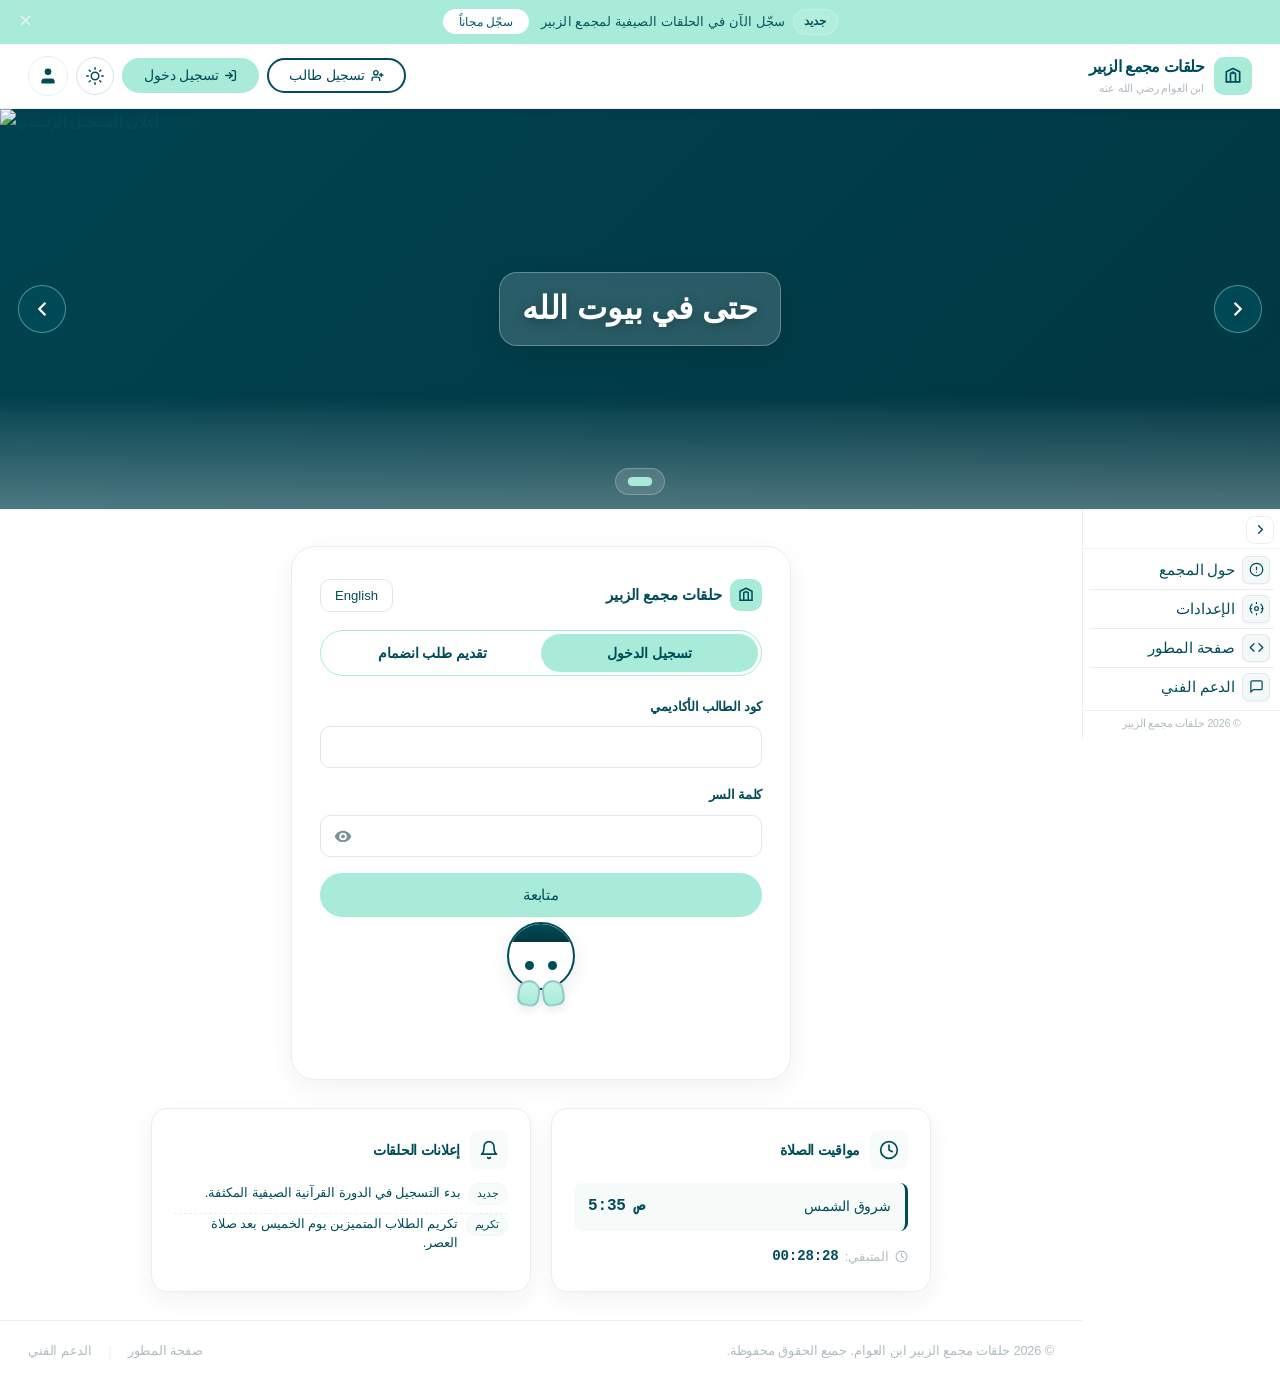
==== index.html @ 15169d21 "Add files via upload" ====
<!DOCTYPE html>
<html lang="ar" dir="rtl">
<head>
    <meta charset="UTF-8">
    <meta name="viewport" content="width=device-width, initial-scale=1.0, viewport-fit=cover">
    <meta name="description" content="البوابة الرسمية لحلقات تحفيظ القرآن الكريم بمجمع الزبير ابن العوام — تسجيل الطلاب، متابعة الحفظ، ومواقيت الصلاة.">
    <title>حلقات مجمع الزبير ابن العوام</title>
    <!-- خط ثمانية سانز المحلي — مربوط عبر @font-face في style.css -->
    <link rel="stylesheet" href="style.css">
    <link rel="stylesheet" href="scrollbar.css">
</head>
<body>

<!-- ====================================================
     شريط الإعلان العلوي (Top Bar)
==================================================== -->
<div class="top-bar" id="top-bar" role="banner">
    <div class="top-bar-text">
        <span class="top-bar-badge">جديد</span>
        <span>سجّل الآن في الحلقات الصيفية لمجمع الزبير</span>
    </div>
    <button class="top-bar-cta" id="top-bar-cta-btn" type="button">سجّل مجاناً</button>
    <button class="top-bar-close" id="top-bar-close-btn" type="button" aria-label="إغلاق الإعلان">✕</button>
</div>

<!-- ====================================================
     الهيدر الرئيسي (Main Header)
==================================================== -->
<header class="site-header" id="site-header">
    <div class="header-inner">

        <!-- الشعار — أقصى اليمين -->
        <a href="#" class="brand" id="brand-link" aria-label="الصفحة الرئيسية">
            <div class="brand-icon">
                <svg viewBox="0 0 24 24">
                    <path d="M4 19V7l8-4 8 4v12"/>
                    <path d="M4 19h16"/>
                    <path d="M9 19V9l3-1.5L15 9v10"/>
                    <line x1="12" y1="7.5" x2="12" y2="9"/>
                </svg>
            </div>
            <div>
                <span class="brand-name">حلقات مجمع الزبير</span>
                <span class="brand-sub">ابن العوام رضي الله عنه</span>
            </div>
        </a>

        <!-- الأزرار — أقصى اليسار -->
        <div class="header-actions">
            <button class="btn-pill btn-pill-outline" id="header-register-btn" type="button">
                <svg width="13" height="13" viewBox="0 0 24 24" fill="none" stroke="currentColor" stroke-width="2.5" stroke-linecap="round">
                    <path d="M16 21v-2a4 4 0 0 0-4-4H6a4 4 0 0 0-4 4v2"/><circle cx="9" cy="7" r="4"/>
                    <line x1="19" y1="8" x2="19" y2="14"/><line x1="22" y1="11" x2="16" y2="11"/>
                </svg>
                <span>تسجيل طالب</span>
            </button>

            <button class="btn-pill btn-pill-solid" id="header-login-btn" type="button">
                <svg width="13" height="13" viewBox="0 0 24 24" fill="none" stroke="currentColor" stroke-width="2.5" stroke-linecap="round">
                    <path d="M15 3h4a2 2 0 0 1 2 2v14a2 2 0 0 1-2 2h-4"/>
                    <polyline points="10 17 15 12 10 7"/><line x1="15" y1="12" x2="3" y2="12"/>
                </svg>
                <span>تسجيل دخول</span>
            </button>

            <button class="theme-toggle-btn" id="theme-toggle-btn" type="button" aria-label="تبديل المظهر الداكن والفاتح" title="تبديل الإضاءة">
                <span class="theme-icon" id="theme-icon">
                    <svg class="icon-sun" viewBox="0 0 24 24" fill="none" stroke="currentColor" stroke-width="2" stroke-linecap="round">
                        <circle cx="12" cy="12" r="5"/>
                        <line x1="12" y1="1" x2="12" y2="3"/>
                        <line x1="12" y1="21" x2="12" y2="23"/>
                        <line x1="4.22" y1="4.22" x2="5.64" y2="5.64"/>
                        <line x1="18.36" y1="18.36" x2="19.78" y2="19.78"/>
                        <line x1="1" y1="12" x2="3" y2="12"/>
                        <line x1="21" y1="12" x2="23" y2="12"/>
                        <line x1="4.22" y1="19.78" x2="5.64" y2="18.36"/>
                        <line x1="18.36" y1="5.64" x2="19.78" y2="4.22"/>
                    </svg>
                    <svg class="icon-moon" viewBox="0 0 24 24" fill="none" stroke="currentColor" stroke-width="2" stroke-linecap="round">
                        <path d="M21 12.79A9 9 0 1 1 11.21 3 7 7 0 0 0 21 12.79z"/>
                    </svg>
                </span>
            </button>

            <button class="icon-btn" id="profile-btn" type="button" aria-label="الحساب الشخصي">
                <svg viewBox="0 0 24 24">
                    <path d="M20 21v-2a4 4 0 0 0-4-4H8a4 4 0 0 0-4 4v2"/>
                    <circle cx="12" cy="7" r="4"/>
                </svg>
            </button>

            <button class="hamburger-btn hamburger-mobile" id="menu-btn" type="button" aria-label="القائمة" aria-expanded="false" aria-controls="sidebar">
                <span class="ham-line"></span>
                <span class="ham-line"></span>
                <span class="ham-line"></span>
            </button>
        </div>

    </div>
</header>

<!-- ====================================================
     سلايدر الإعلانات البانورامي
==================================================== -->
<section class="hero-banner-wrap" id="hero-banner-wrap" aria-label="إعلانات المجمع" hidden>
    <div class="hero-slider" id="hero-slider">
        <div class="hero-slider-viewport">
            <div class="hero-slider-track" id="hero-slider-track"></div>
        </div>
        <button type="button" class="hero-nav hero-nav-prev" id="hero-nav-prev" aria-label="الإعلان السابق">
            <svg viewBox="0 0 24 24" aria-hidden="true"><polyline points="9 18 15 12 9 6"/></svg>
        </button>
        <button type="button" class="hero-nav hero-nav-next" id="hero-nav-next" aria-label="الإعلان التالي">
            <svg viewBox="0 0 24 24" aria-hidden="true"><polyline points="15 18 9 12 15 6"/></svg>
        </button>
        <div class="hero-dots" id="hero-dots" role="tablist" aria-label="نقاط التمرير"></div>
    </div>
</section>

<!-- ====================================================
     الهيكل الهندسي: قائمة جانبية + محتوى
==================================================== -->
<div class="sidebar-overlay" id="sidebar-overlay"></div>

<div class="app-shell" id="app-shell">
<aside class="sidebar sidebar--pinned" id="sidebar" aria-label="القائمة الجانبية">
    <div class="sidebar-toolbar">
        <button class="sidebar-toggle-btn" id="sidebar-toggle-btn" type="button" aria-label="طي أو توسيع القائمة" aria-expanded="true">
            <svg class="sidebar-toggle-icon" viewBox="0 0 24 24" aria-hidden="true">
                <polyline points="9 18 15 12 9 6"/>
            </svg>
        </button>
    </div>
    <nav class="sidebar-nav" role="navigation">
        <a href="#" class="sidebar-link" id="link-about">
            <span class="sidebar-link-icon">
                <svg viewBox="0 0 24 24"><circle cx="12" cy="12" r="10"/><line x1="12" y1="8" x2="12" y2="12"/><line x1="12" y1="16" x2="12.01" y2="16"/></svg>
            </span>
            <span class="sidebar-link-label">حول المجمع</span>
        </a>
        <a href="#" class="sidebar-link" id="link-settings">
            <span class="sidebar-link-icon">
                <svg viewBox="0 0 24 24"><circle cx="12" cy="12" r="3"/><path d="M19.07 4.93a10 10 0 0 1 0 14.14M4.93 4.93a10 10 0 0 0 0 14.14"/><path d="M12 2v2m0 16v2M2 12h2m16 0h2"/></svg>
            </span>
            <span class="sidebar-link-label">الإعدادات</span>
        </a>
        <a href="#" class="sidebar-link" id="link-developer">
            <span class="sidebar-link-icon">
                <svg viewBox="0 0 24 24"><polyline points="16 18 22 12 16 6"/><polyline points="8 6 2 12 8 18"/></svg>
            </span>
            <span class="sidebar-link-label">صفحة المطور</span>
        </a>
        <a href="#" class="sidebar-link" id="link-support">
            <span class="sidebar-link-icon">
                <svg viewBox="0 0 24 24"><path d="M21 15a2 2 0 0 1-2 2H7l-4 4V5a2 2 0 0 1 2-2h14a2 2 0 0 1 2 2z"/></svg>
            </span>
            <span class="sidebar-link-label">الدعم الفني</span>
        </a>
    </nav>
    <div class="sidebar-footer">
        <span class="sidebar-footer-text">© 2026 حلقات مجمع الزبير</span>
    </div>
</aside>

<div class="app-content">
<main class="site-main" id="main-content">

    <!-- === البطاقة الرئيسية للدخول/التسجيل === -->
    <section class="auth-card-wrap" aria-label="تسجيل الدخول أو تقديم طلب انضمام">
        <div class="auth-card" id="auth-card">
            <div class="card-accent"></div>
            <div class="card-body">

                <div class="login-top-row">
                    <button type="button" class="lang-switch-btn">English</button>
                    <div class="login-brand">
                        <div class="login-brand-icon">
                            <svg viewBox="0 0 24 24">
                                <path d="M4 19V7l8-4 8 4v12"/>
                                <path d="M4 19h16"/>
                                <path d="M9 19V9l3-1.5L15 9v10"/>
                            </svg>
                        </div>
                        <span>حلقات مجمع الزبير</span>
                    </div>
                </div>

                <div class="auth-tabs" role="tablist" aria-label="التنقل بين الدخول وطلب الانضمام">
                    <button type="button" class="auth-tab auth-tab-outline" id="go-join-btn">تقديم طلب انضمام</button>
                    <button type="button" class="auth-tab auth-tab-active" id="go-login-tab">تسجيل الدخول</button>
                </div>

                <!-- الواجهة الأولى: تسجيل الدخول -->
                <div class="form-view" id="login-view">
                    <form id="login-form" class="login-container" novalidate>
                        <div class="field">
                            <label class="field-label" for="login-id">كود الطالب الأكاديمي</label>
                            <div class="input-wrap" id="login-id-wrap">
                                <input class="form-input" type="text" id="login-id" inputmode="numeric"
                                    required autocomplete="username" maxlength="10" pattern="[0-9]*"
                                    aria-label="كود الطالب الأكاديمي">
                            </div>
                            <div class="field-error" id="err-login-id">أدخل كوداً أكاديمياً صحيحاً (أرقام فقط، 4–10 خانات).</div>
                        </div>

                        <div class="field">
                            <label class="field-label" for="login-pass">كلمة السر</label>
                            <div class="input-wrap has-pass-toggle" id="login-pass-wrap">
                                <input class="form-input pass-input" type="password" id="login-pass"
                                    required autocomplete="current-password" aria-label="كلمة السر">
                                <button type="button" class="pass-toggle-btn" id="login-pass-toggle"
                                    aria-label="إظهار كلمة السر" aria-pressed="false">
                                    <svg class="pass-eye-icon pass-eye-open" viewBox="0 0 24 24" aria-hidden="true">
                                        <path d="M12 5C7 5 2.73 8.11 1 12.5c1.73 4.39 6 7.5 11 7.5s9.27-3.11 11-7.5C21.27 8.11 17 5 12 5Zm0 12.5a5 5 0 1 1 0-10 5 5 0 0 1 0 10Zm0-2.5a2.5 2.5 0 1 0 0-5 2.5 2.5 0 0 0 0 5Z"/>
                                    </svg>
                                    <svg class="pass-eye-icon pass-eye-slash pass-eye-hidden" viewBox="0 0 24 24" aria-hidden="true">
                                        <path d="M3.27 3.27 2 4.54l2.09 2.09C2.73 8.11 1 12.5 1 12.5c1.73 4.39 6 7.5 11 7.5 2.09 0 4.04-.53 5.74-1.45l2.36 2.36 1.27-1.27L3.27 3.27ZM12 17.5c-2.76 0-5.22-1.25-6.88-3.22l1.46-1.46a5.002 5.002 0 0 0 7.34-1.02l1.72 1.72c-.98.62-2.12 1-3.64 1.02Zm6.12-4.78-1.55-1.55a5.002 5.002 0 0 0-6.6-6.6L9.7 4.3C10.74 4.11 11.85 4 12 4c5 0 9.27 3.11 11 7.5-.64 1.62-1.67 3.06-2.88 4.22Z"/>
                                    </svg>
                                </button>
                            </div>
                            <div class="field-error" id="err-login-pass">كلمة السر: 8 خانات، أحرف صغيرة إنجليزية وأرقام فقط.</div>
                        </div>

                        <div class="login-submit-stack" id="login-submit-stack">
                            <button type="submit" class="btn-block btn-primary-block submit-btn" id="login-submit-btn">
                                متابعة
                            </button>

                            <div class="login-mascot-peek-wrap character-container" id="login-mascot-peek-wrap">
                                <div class="login-mascot-slot" id="login-mascot-anchor">
                                    <div class="academic-mascot is-login-mode is-peek-slot" id="login-mascot" aria-hidden="false">
                                        <div class="mascot-stage">
                                            <div class="mascot-figure">
                                                <div class="mascot-head-track" id="mascot-head-track">
                                                    <div class="mascot-head">
                                                        <span class="mascot-kufi" aria-hidden="true"></span>
                                                        <div class="mascot-eyes" id="mascot-eyes" aria-hidden="true">
                                                            <span class="mascot-eye mascot-eye-l"></span>
                                                            <span class="mascot-eye mascot-eye-r"></span>
                                                        </div>
                                                    </div>
                                                </div>
                                                <div class="mascot-hands" id="mascot-hands" aria-hidden="true">
                                                    <span class="mascot-hand mascot-hand-l"></span>
                                                    <span class="mascot-hand mascot-hand-r"></span>
                                                </div>
                                            </div>
                                            <div class="speech-bubble mascot-speech" id="mascot-speech" aria-live="polite" hidden>
                                                <p class="mascot-speech-text" id="mascot-speech-text"></p>
                                            </div>
                                        </div>
                                    </div>
                                </div>
                            </div>
                        </div>
                    </form>
                </div>

                <!-- الواجهة الثانية: تقديم طلب انضمام -->
                <div class="form-view hidden" id="register-view">
                    <form id="register-form" class="join-request-form" novalidate>
                        <div class="field">
                            <label class="field-label" for="reg-name">الاسم الرباعي للطالب</label>
                            <div class="input-wrap">
                                <input class="form-input" type="text" id="reg-name"
                                    placeholder="مثال: أحمد عبد الله محمد الزبير" required>
                            </div>
                            <div class="field-error" id="err-reg-name">أدخل اسماً رباعياً كاملاً بالعربية.</div>
                        </div>

                        <div class="field">
                            <label class="field-label" for="reg-age">عمر الطالب</label>
                            <div class="input-wrap">
                                <input class="form-input" type="number" id="reg-age" min="5" max="25"
                                    placeholder="مثال: 12" required inputmode="numeric">
                            </div>
                            <div class="field-error" id="err-reg-age">أدخل عمراً صحيحاً بين 5 و 25 سنة.</div>
                        </div>

                        <div class="field">
                            <div class="phone-field-head">
                                <label class="field-label" for="reg-phone">رقم هاتف ولي الأمر</label>
                                <label class="intl-toggle" for="reg-intl-toggle">
                                    <input type="checkbox" id="reg-intl-toggle">
                                    <span class="intl-toggle-label">أنا خارج اليمن</span>
                                </label>
                            </div>
                            <div class="phone-input-row" id="phone-input-row">
                                <div class="country-code-wrap hidden" id="country-code-wrap">
                                    <label class="country-code-label" for="reg-country-code">رمز الدولة</label>
                                    <div class="country-code-field" id="reg-country-code-wrap">
                                        <span class="country-code-prefix" aria-hidden="true">+</span>
                                        <input class="form-input country-code-input" type="text" id="reg-country-code"
                                            placeholder="966" inputmode="numeric" autocomplete="tel-country-code"
                                            maxlength="3" pattern="[0-9]*" lang="en"
                                            spellcheck="false" autocapitalize="off" autocorrect="off"
                                            aria-label="رمز الدولة بدون علامة الزائد">
                                    </div>
                                </div>
                                <div class="input-wrap phone-input-wrap" id="reg-phone-wrap">
                                    <input class="form-input" type="text" id="reg-phone"
                                        placeholder="7XXXXXXXX (مثال: 777123456)" required inputmode="numeric"
                                        maxlength="9" pattern="[0-9]*" autocomplete="tel-national" lang="en"
                                        spellcheck="false" autocapitalize="off" autocorrect="off">
                                </div>
                            </div>
                            <div class="field-error" id="err-reg-phone">أدخل رقم يمني صحيح: 9 أرقام ويبدأ بـ 7.</div>
                        </div>

                        <div class="field">
                            <label class="field-label" for="reg-memorization">مستوى الحفظ الحالي <span class="field-optional">(اختياري)</span></label>
                            <div class="input-wrap has-select">
                                <select class="form-input" id="reg-memorization">
                                    <option value="">— اختر إن وُجد —</option>
                                    <option value="none">مبتدئ — لا يحفظ</option>
                                    <option value="juz30">جزء عمّ</option>
                                    <option value="juz1-5">من 1 إلى 5 أجزاء</option>
                                    <option value="juz6-10">من 6 إلى 10 أجزاء</option>
                                    <option value="juz11-20">من 11 إلى 20 جزءاً</option>
                                    <option value="full">حافظ للقرآن كاملاً</option>
                                </select>
                            </div>
                        </div>

                        <div class="field">
                            <label class="field-label" for="reg-pass">كلمة السر</label>
                            <div class="input-wrap has-pass-toggle" id="reg-pass-wrap">
                                <input class="form-input pass-input" type="password" id="reg-pass"
                                    placeholder="أحرف صغيرة إنجليزية وأرقام — 8 خانات على الأقل" required autocomplete="new-password">
                                <button type="button" class="pass-toggle-btn" id="reg-pass-toggle"
                                    aria-label="إظهار كلمة السر" aria-pressed="false">
                                    <svg class="pass-eye-icon pass-eye-open" viewBox="0 0 24 24" aria-hidden="true">
                                        <path d="M12 5C7 5 2.73 8.11 1 12.5c1.73 4.39 6 7.5 11 7.5s9.27-3.11 11-7.5C21.27 8.11 17 5 12 5Zm0 12.5a5 5 0 1 1 0-10 5 5 0 0 1 0 10Zm0-2.5a2.5 2.5 0 1 0 0-5 2.5 2.5 0 0 0 0 5Z"/>
                                    </svg>
                                    <svg class="pass-eye-icon pass-eye-slash pass-eye-hidden" viewBox="0 0 24 24" aria-hidden="true">
                                        <path d="M3.27 3.27 2 4.54l2.09 2.09C2.73 8.11 1 12.5 1 12.5c1.73 4.39 6 7.5 11 7.5 2.09 0 4.04-.53 5.74-1.45l2.36 2.36 1.27-1.27L3.27 3.27ZM12 17.5c-2.76 0-5.22-1.25-6.88-3.22l1.46-1.46a5.002 5.002 0 0 0 7.34-1.02l1.72 1.72c-.98.62-2.12 1-3.64 1.02Zm6.12-4.78-1.55-1.55a5.002 5.002 0 0 0-6.6-6.6L9.7 4.3C10.74 4.11 11.85 4 12 4c5 0 9.27 3.11 11 7.5-.64 1.62-1.67 3.06-2.88 4.22Z"/>
                                    </svg>
                                </button>
                            </div>
                            <div class="field-error" id="err-reg-pass">كلمة السر: 8 خانات، أحرف صغيرة إنجليزية وأرقام فقط.</div>
                            <div class="pass-assist-row" id="reg-pass-assist">
                                <ul class="pass-rules" id="rules-reg-pass" aria-live="polite">
                                    <li class="pass-rule" data-rule="length"><span class="pass-rule-dot"></span>8 خانات كحد أدنى</li>
                                    <li class="pass-rule" data-rule="digit"><span class="pass-rule-dot"></span>تحتوي على أرقام</li>
                                    <li class="pass-rule" data-rule="latin"><span class="pass-rule-dot"></span>أحرف إنجليزية فقط</li>
                                    <li class="pass-rule" data-rule="lowercase"><span class="pass-rule-dot"></span>أحرف صغيرة (small) فقط</li>
                                </ul>
                            </div>
                        </div>

                        <button type="submit" class="btn-block btn-primary-block" style="margin-top: 8px;">
                            إرسال طلب الانضمام
                        </button>
                    </form>
                </div>

            </div><!-- /card-body -->
        </div><!-- /auth-card -->
    </section>

    <!-- === بطاقات الويدجت === -->
    <section class="widgets-section" aria-label="معلومات الحلقة">
        <div class="widgets-grid">

            <!-- بطاقة مواقيت الصلاة -->
            <article class="widget" id="prayer-widget" role="button" tabindex="0" aria-label="مواقيت الصلاة">
                <div class="widget-head">
                    <div class="widget-icon-wrap">
                        <svg viewBox="0 0 24 24">
                            <circle cx="12" cy="12" r="10"/>
                            <polyline points="12 6 12 12 16 14"/>
                        </svg>
                    </div>
                    <span class="widget-title">مواقيت الصلاة</span>
                </div>
                <div class="prayer-row">
                    <span class="prayer-label" id="next-prayer-name">صلاة الظهر</span>
                    <span class="prayer-time"  id="next-prayer-time">12:20 م</span>
                </div>
                <div class="countdown-row">
                    <svg width="13" height="13" viewBox="0 0 24 24" fill="none" stroke="currentColor" stroke-width="2" stroke-linecap="round">
                        <circle cx="12" cy="12" r="10"/><polyline points="12 6 12 12 16 14"/>
                    </svg>
                    <span>المتبقي:</span>
                    <span class="countdown-value" id="prayer-countdown">--:--:--</span>
                </div>
            </article>

            <!-- بطاقة الإعلانات -->
            <article class="widget" id="ann-widget" role="button" tabindex="0" aria-label="إعلانات الحلقات">
                <div class="widget-head">
                    <div class="widget-icon-wrap">
                        <svg viewBox="0 0 24 24">
                            <path d="M18 8A6 6 0 0 0 6 8c0 7-3 9-3 9h18s-3-2-3-9"/>
                            <path d="M13.73 21a2 2 0 0 1-3.46 0"/>
                        </svg>
                    </div>
                    <span class="widget-title">إعلانات الحلقات</span>
                </div>
                <div id="ann-list">
                    <!-- تُملأ بـ JS -->
                </div>
            </article>

        </div>
    </section>

</main><!-- /site-main -->

<footer class="site-footer">
    <div class="footer-inner">
        <span class="footer-copy">© <span id="yr">2026</span> حلقات مجمع الزبير ابن العوام. جميع الحقوق محفوظة.</span>
        <div class="footer-links">
            <a href="#" class="footer-link" id="footer-dev">صفحة المطور</a>
            <span style="color:var(--border-light);">|</span>
            <a href="#" class="footer-link" id="footer-support">الدعم الفني</a>
        </div>
    </div>
</footer>
</div><!-- /app-content -->
</div><!-- /app-shell -->

<!-- ====================================================
     شريط التنقل السفلي للجوال (Mobile Bottom Nav)
==================================================== -->
<nav class="bottom-nav" id="bottom-nav" aria-label="التنقل الرئيسي">
    <div class="bottom-nav-inner">

        <button class="bottom-nav-item active home-btn" id="bnav-home" data-target="home" type="button">
            <div class="nav-icon-bg">
                <svg viewBox="0 0 24 24"><path d="M3 9l9-7 9 7v11a2 2 0 0 1-2 2H5a2 2 0 0 1-2-2z"/><polyline points="9 22 9 12 15 12 15 22"/></svg>
            </div>
            الرئيسية
        </button>

        <button class="bottom-nav-item" id="bnav-halaqat" data-target="halaqat" type="button">
            <svg viewBox="0 0 24 24"><path d="M4 19V7l8-4 8 4v12"/><path d="M4 19h16"/><path d="M9 19V9l3-1.5L15 9v10"/></svg>
            الحلقات
        </button>

        <button class="bottom-nav-item" id="bnav-prayer" data-target="prayer" type="button">
            <svg viewBox="0 0 24 24"><circle cx="12" cy="12" r="10"/><polyline points="12 6 12 12 16 14"/></svg>
            الصلاة
        </button>

        <button class="bottom-nav-item" id="bnav-dev" data-target="developer" type="button">
            <svg viewBox="0 0 24 24"><polyline points="16 18 22 12 16 6"/><polyline points="8 6 2 12 8 18"/></svg>
            المطور
        </button>

    </div>
</nav>

<!-- ====================================================
     النوافذ المنبثقة (Modals)
==================================================== -->

<!-- --- نافذة الملف الشخصي --- -->
<div class="modal-overlay" id="profile-modal-overlay" aria-hidden="true">
    <div class="modal" role="dialog" aria-modal="true" aria-labelledby="profile-modal-title">
        <div class="modal-header">
            <h3 class="modal-title" id="profile-modal-title">الحساب الشخصي</h3>
            <button class="modal-close" id="profile-modal-close" aria-label="إغلاق">
                <svg viewBox="0 0 24 24"><line x1="18" y1="6" x2="6" y2="18"/><line x1="6" y1="6" x2="18" y2="18"/></svg>
            </button>
        </div>
        <div class="modal-body">
            <!-- الصورة الشخصية -->
            <div class="avatar-ring" id="avatar-ring" title="اضغط لتغيير الصورة">
                <img class="avatar-img" id="modal-avatar" src="" alt="الصورة الشخصية">
                <div class="avatar-edit-badge">
                    <svg viewBox="0 0 24 24"><path d="M11 4H4a2 2 0 0 0-2 2v14a2 2 0 0 0 2 2h14a2 2 0 0 0 2-2v-7"/><path d="M18.5 2.5a2.121 2.121 0 0 1 3 3L12 15l-4 1 1-4 9.5-9.5z"/></svg>
                </div>
                <input type="file" id="avatar-file" accept="image/*" style="display:none">
            </div>
            <p style="font-size:0.75rem;color:var(--text-muted);text-align:center;margin-top:-12px;">اضغط على الصورة لتغييرها</p>

            <!-- تعديل الاسم -->
            <div class="field" style="width:100%">
                <label class="field-label" for="profile-name">الاسم الشخصي</label>
                <div class="input-wrap">
                    <input class="form-input" type="text" id="profile-name" placeholder="أدخل اسمك">
                    <svg class="field-icon" viewBox="0 0 24 24">
                        <path d="M11 4H4a2 2 0 0 0-2 2v14a2 2 0 0 0 2 2h14a2 2 0 0 0 2-2v-7"/>
                        <path d="M18.5 2.5a2.121 2.121 0 0 1 3 3L12 15l-4 1 1-4 9.5-9.5z"/>
                    </svg>
                </div>
            </div>

            <div style="display:flex;gap:10px;width:100%">
                <button class="btn-block btn-primary-block" id="save-profile-btn" style="flex:1">حفظ التغييرات</button>
                <button class="btn-block btn-outline-block" id="logout-btn"
                    style="flex:1;border-color:#c0392b;color:#c0392b;">تسجيل الخروج</button>
            </div>
        </div>
    </div>
</div>

<!-- --- نافذة مواقيت الصلاة التفصيلية --- -->
<div class="modal-overlay" id="prayer-modal-overlay" aria-hidden="true">
    <div class="modal" role="dialog" aria-modal="true" aria-labelledby="prayer-modal-title">
        <div class="modal-header">
            <h3 class="modal-title" id="prayer-modal-title">مواقيت الصلاة اليوم</h3>
            <button class="modal-close" id="prayer-modal-close" aria-label="إغلاق">
                <svg viewBox="0 0 24 24"><line x1="18" y1="6" x2="6" y2="18"/><line x1="6" y1="6" x2="18" y2="18"/></svg>
            </button>
        </div>
        <div class="modal-body" id="prayer-modal-body" style="gap:10px">
            <!-- تُملأ بـ JS -->
        </div>
    </div>
</div>

<!-- --- نافذة الإعلانات التفصيلية --- -->
<div class="modal-overlay" id="ann-modal-overlay" aria-hidden="true">
    <div class="modal" role="dialog" aria-modal="true" aria-labelledby="ann-modal-title">
        <div class="modal-header">
            <h3 class="modal-title" id="ann-modal-title">آخر الإعلانات والأخبار</h3>
            <button class="modal-close" id="ann-modal-close" aria-label="إغلاق">
                <svg viewBox="0 0 24 24"><line x1="18" y1="6" x2="6" y2="18"/><line x1="6" y1="6" x2="18" y2="18"/></svg>
            </button>
        </div>
        <div class="modal-body" id="ann-modal-body" style="gap:14px">
            <!-- تُملأ بـ JS -->
        </div>
    </div>
</div>

<!-- --- نافذة معلومات عامة (للروابط الجانبية) --- -->
<div class="modal-overlay" id="info-modal-overlay" aria-hidden="true">
    <div class="modal" role="dialog" aria-modal="true" aria-labelledby="info-modal-title">
        <div class="modal-header">
            <h3 class="modal-title" id="info-modal-title">معلومات</h3>
            <button class="modal-close" id="info-modal-close" aria-label="إغلاق">
                <svg viewBox="0 0 24 24"><line x1="18" y1="6" x2="6" y2="18"/><line x1="6" y1="6" x2="18" y2="18"/></svg>
            </button>
        </div>
        <div class="modal-body" id="info-modal-body">
            <!-- تُملأ بـ JS -->
        </div>
    </div>
</div>

<!-- الإشعار العائم -->
<div class="toast" id="toast" role="alert" aria-live="polite"></div>

<script src="script.js"></script>
</body>
</html>
---- style.css ----
/* =====================================================================
   حلقات مجمع الزبير ابن العوام — نظام التصميم المستوحى من سلة
   ===================================================================== */

/* =====================================================================
   خط ثمانية سانز المحلي (Thmanyah Sans — Local @font-face)
   ===================================================================== */
@font-face {
    font-family: 'Thmanyah Sans';
    src: url('Text/thmanyahsans-Black.otf') format('opentype');
    font-weight: 900;
    font-style: normal;
    font-display: swap;
}
@font-face {
    font-family: 'Thmanyah Sans';
    src: url('Text/thmanyahsans-Bold.otf') format('opentype');
    font-weight: 700;
    font-style: normal;
    font-display: swap;
}
@font-face {
    font-family: 'Thmanyah Sans';
    src: url('Text/thmanyahsans-Medium.otf') format('opentype');
    font-weight: 500;
    font-style: normal;
    font-display: swap;
}
@font-face {
    font-family: 'Thmanyah Sans';
    src: url('Text/thmanyahsans-Regular.otf') format('opentype');
    font-weight: 400;
    font-style: normal;
    font-display: swap;
}
@font-face {
    font-family: 'Thmanyah Sans';
    src: url('Text/thmanyahsans-Light.otf') format('opentype');
    font-weight: 300;
    font-style: normal;
    font-display: swap;
}

/* =====================================================================
   1. متغيرات نظام التصميم (Design Tokens)
   ===================================================================== */
:root {
    /* --- لوحة الألوان الزمردية --- */
    --emerald-900: #003742;
    --emerald-800: #004350;
    --emerald-700: #004d5a;
    --emerald-600: #0f6471;
    --emerald-500: #2f7c85;
    --emerald-400: #5ca2a9;
    --emerald-300: #a7ebd8;
    --emerald-200: #d4f4eb;
    --emerald-100: #ecfaf6;
    --emerald-50:  #f7fcfa;
    --aurora-start: #a7ebd8;
    --aurora-end: #a7ebd8;
    --aurora-gradient: #a7ebd8;
    --deep-space-start: #0a0a1a;
    --deep-space-end: #0a0a1a;
    --deep-space-gradient: #0a0a1a;

    /* --- الخلفيات --- */
    --bg-page:   #ffffff;
    --bg-white:  #ffffff;
    --bg-card:   #ffffff;
    --bg-mint:   #f6fbf9;

    /* --- النصوص --- */
    --text-heading: #004d5a;
    --text-body:    #004d5a;
    --text-muted:   #b0bcc2;
    --text-white:   #ffffff;

    /* --- حدود وظلال --- */
    --border-light:  #e9eef0;
    --border-mint:   #d9e3e7;
    --shadow-xs:  0 1px 2px rgba(0,0,0,0.04);
    --shadow-sm:  0 3px 12px rgba(0,0,0,0.05);
    --shadow-md:  0 6px 20px rgba(0,0,0,0.06);
    --shadow-lg:  0 10px 28px rgba(0,0,0,0.08);
    --shadow-card: 0 8px 24px rgba(7, 36, 42, 0.06);
    --shadow-card-hover: 0 10px 28px rgba(7, 36, 42, 0.08);

    /* --- أبعاد --- */
    --radius-xs:  8px;
    --radius-sm:  12px;
    --radius-md:  16px;
    --radius-lg:  24px;
    --radius-pill: 999px;

    /* --- الهيكل الهندسي --- */
    --header-h: 64px;
    --sidebar-w: 198px;
    --sidebar-w-collapsed: 50px;

    /* --- انتقالات --- */
    --ease: cubic-bezier(0.4, 0, 0.2, 1);
    --ease-smooth: cubic-bezier(0.25, 0.1, 0.25, 1);
    --transition: all 0.32s var(--ease-smooth);
    --transition-slow: all 0.45s var(--ease-smooth);

    /* --- طباعة — خط ثمانية السانز المحلي --- */
    --font: 'Thmanyah Sans', sans-serif;

    /* --- التدرج الطباعي الفخم (Visual Contrast Hierarchy) --- */
    --fw-thin:     300;   /* فقرات نصية، تلميحات، نصوص مساعدة */
    --fw-regular:  400;   /* نصوص الجسم العادية */
    --fw-medium:   500;   /* أزرار، عناوين البطاقات، تسميات الحقول */
    --fw-bold:     700;   /* عناوين فرعية h3, h4 */
    --fw-black:    900;   /* عناوين رئيسية h1, h2 — ضخمة وهيبة بصرية */
}

/* =====================================================================
   2. التصفير والقاعدة الأساسية
   ===================================================================== */
*, *::before, *::after {
    margin: 0;
    padding: 0;
    box-sizing: border-box;
    -webkit-tap-highlight-color: transparent;
}

html {
    margin: 0;
    padding: 0;
    width: 100%;
    overflow-x: hidden;
    box-sizing: border-box;
    font-size: 16px;
    scroll-behavior: smooth;
}

body {
    margin: 0;
    padding: 0;
    width: 100%;
    overflow-x: hidden;
    box-sizing: border-box;
    font-family: var(--font);
    font-weight: var(--fw-regular);  /* 400 — نظيف وعصري للجسم */
    font-size: 15px;
    background: var(--bg-page);
    color: var(--text-body);
    direction: rtl;
    min-height: 100vh;
    overflow-x: hidden;
    line-height: 1.7;
    padding-bottom: 72px;
    -webkit-font-smoothing: antialiased;
    -moz-osx-font-smoothing: grayscale;
    letter-spacing: -0.01em;
    transition: background 0.25s var(--ease), color 0.25s var(--ease);
}

body:not(.dark) {
    background-color: #ffffff;
    background-image: none;
}

/* ==============================================
   التدرج الطباعي — Typography Hierarchy
   ============================================== */

/* العناوين الكبرى — ضخمة وهيبة بصرية */
h1, h2,
.form-head h2,
.brand-name,
.modal-title {
    font-weight: var(--fw-black) !important;  /* 900 Black */
    letter-spacing: -0.035em;
    line-height: 1.2;
}

/* العناوين الفرعية */
h3, h4,
.widget-title,
.field-label {
    font-weight: var(--fw-bold) !important;  /* 700 Bold */
    letter-spacing: -0.02em;
}

/* الأزرار وعناوين البطاقات */
.btn-block,
.btn-pill,
.top-bar-cta,
.prayer-label,
.ann-tag,
.prayer-detail-name {
    font-weight: var(--fw-medium) !important;  /* 500 Medium */
    letter-spacing: -0.01em;
}

/* الفقرات والنصوص الفرعية والتلميحات */
p,
.form-head p,
.brand-sub,
.footer-copy,
.footer-link,
.countdown-row,
.text-muted,
.sidebar-footer,
.ann-item,
.prayer-time,
.prayer-countdown,
.top-bar-text,
input::placeholder,
select::placeholder {
    font-weight: var(--fw-thin);  /* 300 Light — أنيق وخفيف */
}

/* حقول الإدخال — Regular للوضوح */
.form-input {
    font-weight: var(--fw-regular);
    letter-spacing: -0.005em;
}

img { max-width: 100%; }
a { text-decoration: none; color: inherit; }
button { font-family: var(--font); cursor: pointer; }
input, select, textarea { font-family: var(--font); }

/* =====================================================================
   3. شريط الإعلان العلوي (Top Announcement Bar)
   ===================================================================== */
.top-bar {
    width: 100%;
    max-width: 100%;
    background: #a7ebd8;
    color: #004d5a;
    padding: 9px 24px;
    display: flex;
    align-items: center;
    justify-content: center;
    gap: 12px;
    font-size: 0.82rem;
    font-weight: 500;
    letter-spacing: 0.01em;
    position: sticky !important;
    top: 0 !important;
    z-index: 1001 !important;
}

.top-bar-text {
    display: flex;
    align-items: center;
    gap: 8px;
    opacity: 0.95;
}

.top-bar-badge {
    background: rgba(255,255,255,0.15);
    padding: 2px 10px;
    border-radius: var(--radius-pill);
    font-size: 0.72rem;
    font-weight: 700;
    border: 1px solid rgba(255,255,255,0.2);
    white-space: nowrap;
}

.top-bar-cta {
    background: var(--text-white);
    color: #08596d;
    border: none;
    border-radius: var(--radius-pill);
    padding: 5px 16px;
    font-size: 0.78rem;
    font-weight: 700;
    cursor: pointer;
    transition: var(--transition);
    white-space: nowrap;
    flex-shrink: 0;
}

.top-bar-cta:hover {
    background: var(--emerald-50);
    transform: scale(1.03);
}

.top-bar-close {
    position: absolute;
    left: 16px;
    background: transparent;
    border: none;
    color: rgba(255,255,255,0.6);
    font-size: 1.1rem;
    cursor: pointer;
    line-height: 1;
    padding: 2px;
    transition: var(--transition);
}

.top-bar-close:hover { color: white; }

/* =====================================================================
   4. الهيدر الرئيسي (Main Header)
   ===================================================================== */
.site-header {
    position: sticky !important;
    top: 0 !important;
    z-index: 1000 !important;
    width: 100%;
    background-color: #ffffff !important;
    border-bottom: 1px solid var(--border-light);
    box-shadow: 0 2px 10px rgba(0, 0, 0, 0.05) !important;
    transition: var(--transition);
}

.top-bar + .site-header {
    top: 36px !important;
}

.header-inner {
    width: 100%;
    margin: 0;
    padding: 0 28px;
    height: var(--header-h);
    display: flex;
    align-items: center;
    justify-content: space-between;
    gap: 16px;
}

/* --- زر القائمة — للجوال فقط --- */
.hamburger-btn {
    width: 40px;
    height: 40px;
    border-radius: 50%;
    background: #ffffff;
    border: 1px solid var(--border-mint);
    display: none;
    flex-direction: column;
    align-items: center;
    justify-content: center;
    gap: 5px;
    cursor: pointer;
    transition: var(--transition);
    flex-shrink: 0;
}

.hamburger-btn:hover {
    background: var(--emerald-100);
    border-color: var(--emerald-300);
    transform: scale(1.05);
}

.ham-line {
    display: block;
    width: 18px;
    height: 2px;
    background-color: #004d5a;
    border-radius: 2px;
    transition: var(--transition);
}

/* تحويل أيقونة X عند فتح القائمة */
.hamburger-btn.open .ham-line:nth-child(1) {
    transform: translateY(7px) rotate(45deg);
}
.hamburger-btn.open .ham-line:nth-child(2) {
    opacity: 0;
    transform: scaleX(0);
}
.hamburger-btn.open .ham-line:nth-child(3) {
    transform: translateY(-7px) rotate(-45deg);
}

/* --- الشعار --- */
.brand {
    display: flex;
    align-items: center;
    gap: 10px;
    flex-shrink: 0;
}

.brand-icon {
    width: 38px;
    height: 38px;
    background: #a7ebd8;
    border-radius: 10px;
    display: flex;
    align-items: center;
    justify-content: center;
    box-shadow: none;
    flex-shrink: 0;
}

.brand-icon svg {
    width: 20px;
    height: 20px;
    fill: none;
    stroke: #004d5a;
    stroke-width: 2;
    stroke-linecap: round;
    stroke-linejoin: round;
}

.brand-name {
    font-size: 1rem;
    font-weight: 900;
    color: #004d5a;
    line-height: 1.2;
}

.brand-sub {
    font-size: 0.68rem;
    font-weight: var(--fw-light);
    color: var(--text-muted);
    display: block;
}

/* --- أزرار الهيدر — تتمحور لليسار --- */
.header-actions {
    display: flex;
    align-items: center;
    justify-content: flex-end;
    gap: 8px;
    flex-wrap: nowrap;
}

/* --- زر تبديل الثيم (شمس / قمر) --- */
.theme-toggle-btn {
    width: 38px;
    height: 38px;
    border-radius: 50%;
    background: rgba(255, 255, 255, 0.88);
    border: 1.5px solid var(--border-mint);
    display: flex;
    align-items: center;
    justify-content: center;
    cursor: pointer;
    transition: var(--transition);
    flex-shrink: 0;
    position: relative;
    overflow: hidden;
}

.theme-toggle-btn:hover {
    background: var(--emerald-100);
    border-color: var(--emerald-300);
    transform: scale(1.08) rotate(15deg);
}

.theme-icon {
    position: relative;
    width: 18px;
    height: 18px;
    display: flex;
    align-items: center;
    justify-content: center;
}

.icon-sun,
.icon-moon {
    position: absolute;
    width: 18px;
    height: 18px;
    transition: opacity 0.3s var(--ease), transform 0.4s var(--ease);
    color: var(--emerald-700);
}

/* الوضع الفاتح: الشمس ظاهرة، القمر مخفي */
body:not(.dark) .icon-sun  { opacity: 1; transform: rotate(0deg); }
body:not(.dark) .icon-moon { opacity: 0; transform: rotate(90deg) scale(0.5); }

/* الوضع الداكن: القمر ظاهر، الشمس مخفي */
body.dark .icon-moon { opacity: 1; transform: rotate(0deg); color: #f0c040; }
body.dark .icon-sun  { opacity: 0; transform: rotate(-90deg) scale(0.5); }

body.dark .theme-toggle-btn {
    background: rgba(240, 192, 64, 0.12);
    border-color: rgba(240, 192, 64, 0.3);
}

.btn-pill {
    display: inline-flex;
    align-items: center;
    gap: 6px;
    padding: 9px 20px;
    border-radius: var(--radius-pill);
    font-size: 0.85rem;
    font-weight: var(--fw-semibold);
    transition: var(--transition);
    border: 2px solid transparent;
    line-height: 1;
    white-space: nowrap;
}

.btn-pill-solid {
    background: #a7ebd8;
    color: #004d5a;
    border-color: #a7ebd8;
    box-shadow: none;
}

.btn-pill-solid:hover {
    box-shadow: none;
    transform: none;
    filter: none;
}

.btn-pill-outline {
    background: transparent;
    color: var(--emerald-700);
    border-color: var(--emerald-700);
}

.btn-pill-outline:hover {
    background: var(--emerald-50);
    transform: translateY(-1px);
}

/* أزرار الأيقونة في الهيدر */
.icon-btn {
    width: 40px;
    height: 40px;
    border-radius: 50%;
    background: transparent;
    border: 1.5px solid var(--border-light);
    display: flex;
    align-items: center;
    justify-content: center;
    color: var(--emerald-700);
    transition: var(--transition);
    flex-shrink: 0;
}

.icon-btn svg {
    width: 20px;
    height: 20px;
    fill: currentColor;
}

.icon-btn:hover {
    background: var(--emerald-50);
    border-color: var(--emerald-300);
    color: var(--emerald-700);
}

.icon-btn.profile-active {
    border-color: var(--emerald-700);
    padding: 0;
    overflow: hidden;
}

.icon-btn img {
    width: 100%;
    height: 100%;
    object-fit: cover;
    border-radius: 50%;
}

/* =====================================================================
   5. الهيكل الهندسي + المحتوى الرئيسي
   ===================================================================== */
.app-shell {
    display: flex;
    width: 100%;
    min-height: calc(100dvh - var(--header-h));
    transition: var(--transition);
}

/* =====================================================================
   4.b سلايدر الإعلانات البانورامي (Hero Banner Slider)
   ===================================================================== */
.hero-banner-wrap {
    width: 100%;
    max-width: none;
    margin: 0;
    overflow: hidden;
    background: var(--emerald-900);
    border-bottom: 1px solid var(--border-light);
    --blur-amount: 15px;
    --overlay-color: rgba(255, 255, 255, 0.3);
    --overlay-height: 30%;
    --edge-smoothness: 20%;
}

.hero-banner-wrap[hidden] { display: none !important; }

.hero-slider {
    position: relative;
    width: 100%;
    max-width: none;
    margin: 0;
    aspect-ratio: 3 / 1;
    max-height: 400px;
    min-height: 180px;
}

.hero-slider-viewport {
    width: 100%;
    height: 100%;
    overflow: hidden;
    border-radius: 0;
}

.hero-slider-track {
    display: flex;
    height: 100%;
    direction: ltr;
    transition: transform 0.68s cubic-bezier(0.25, 0.1, 0.25, 1);
    will-change: transform;
}

.hero-slide {
    flex: 0 0 100%;
    height: 100%;
    position: relative;
}

.hero-slide-link {
    display: block;
    width: 100%;
    height: 100%;
    position: relative;
    text-decoration: none;
    color: inherit;
    cursor: pointer;
    isolation: isolate;
}

.glass-overlay {
    position: absolute;
    left: 0;
    right: 0;
    bottom: 0;
    height: var(--overlay-height);
    z-index: 2;
    pointer-events: none;
    background: linear-gradient(
        to top,
        var(--overlay-color, rgba(255, 255, 255, 0.2)) 0%,
        color-mix(in srgb, var(--overlay-color, rgba(255, 255, 255, 0.2)) 55%, transparent) 45%,
        transparent 100%
    ) !important;
    backdrop-filter: blur(var(--blur-amount, 40px)) !important;
    -webkit-backdrop-filter: blur(var(--blur-amount, 40px)) !important;
    -webkit-mask-image: linear-gradient(
        to top,
        rgba(0, 0, 0, 1) 0%,
        rgba(0, 0, 0, 1) calc(100% - var(--edge-smoothness, 20%)),
        rgba(0, 0, 0, 0) 100%
    ) !important;
    mask-image: linear-gradient(
        to top,
        rgba(0, 0, 0, 1) 0%,
        rgba(0, 0, 0, 1) calc(100% - var(--edge-smoothness, 20%)),
        rgba(0, 0, 0, 0) 100%
    ) !important;
}

.hero-slide-link:focus-visible {
    outline: 3px solid var(--emerald-300);
    outline-offset: -3px;
}

.banner-slider img,
.ads-container img,
.hero-slider img,
.hero-slide-media {
    image-rendering: -webkit-optimize-contrast !important;
    image-rendering: crisp-edges !important;
    image-rendering: auto !important;
    object-fit: cover !important;
    width: 100% !important;
    height: 100% !important;
    transform: translateZ(0);
    backface-visibility: hidden;
    filter: drop-shadow(0px 4px 20px rgba(11, 44, 36, 0.15));
}

.hero-slide-media {
    object-position: center;
    display: block;
    background: linear-gradient(135deg, var(--emerald-800), var(--emerald-900));
}

.hero-slide-overlay {
    position: absolute;
    inset: 0;
    display: flex;
    align-items: center;
    justify-content: center;
    padding: 24px;
    background: transparent;
    pointer-events: none;
    z-index: 3;
}

.hero-slide-caption {
    direction: rtl;
    text-align: center;
    max-width: min(92%, 720px);
    padding: 14px 22px;
    border-radius: 18px;
    background: rgba(255, 255, 255, 0.16);
    border: 1px solid rgba(255, 255, 255, 0.28);
    backdrop-filter: blur(12px);
    -webkit-backdrop-filter: blur(12px);
    box-shadow: 0 8px 28px rgba(0, 0, 0, 0.12);
}

.hero-slide-title {
    font-family: 'Thmanyah Sans', sans-serif;
    font-size: clamp(1.15rem, 2.8vw, 2rem);
    font-weight: 900;
    color: #ffffff;
    line-height: 1.35;
    text-shadow: 0 2px 12px rgba(0, 0, 0, 0.25);
}

.hero-nav {
    position: absolute;
    top: 50%;
    transform: translateY(-50%);
    z-index: 4;
    width: 48px;
    height: 48px;
    border: 1px solid rgba(167, 235, 216, 0.45);
    border-radius: 999px;
    background: rgba(0, 77, 90, 0.78);
    backdrop-filter: blur(10px);
    -webkit-backdrop-filter: blur(10px);
    color: #ffffff;
    display: inline-flex;
    align-items: center;
    justify-content: center;
    cursor: pointer;
    transition: transform 0.3s ease, background 0.3s ease, box-shadow 0.3s ease, border-color 0.3s ease;
    box-shadow: 0 4px 18px rgba(0, 77, 90, 0.35);
}

.hero-nav svg {
    width: 22px;
    height: 22px;
    fill: none;
    stroke: #ffffff;
    stroke-width: 2.6;
    stroke-linecap: round;
    stroke-linejoin: round;
    filter: drop-shadow(0 1px 2px rgba(0, 0, 0, 0.2));
}

.hero-nav:hover {
    background: rgba(43, 189, 155, 0.95);
    border-color: #2bbd9b;
    box-shadow:
        0 0 14px rgba(43, 189, 155, 0.75),
        0 0 28px rgba(43, 189, 155, 0.4),
        0 6px 20px rgba(0, 77, 90, 0.25);
    transform: translateY(-50%) scale(1.1);
}

.hero-nav:active {
    transform: translateY(-50%) scale(1.04);
}

.hero-nav-prev { right: 18px; }
.hero-nav-next { left: 18px; }

.hero-dots {
    position: absolute;
    left: 50%;
    bottom: 14px;
    transform: translateX(-50%);
    z-index: 4;
    display: flex;
    gap: 8px;
    padding: 8px 12px;
    border-radius: 999px;
    background: rgba(255, 255, 255, 0.14);
    border: 1px solid rgba(255, 255, 255, 0.24);
    backdrop-filter: blur(10px);
    -webkit-backdrop-filter: blur(10px);
}

.hero-dot {
    width: 9px;
    height: 9px;
    border-radius: 999px;
    border: none;
    padding: 0;
    background: rgba(255, 255, 255, 0.45);
    cursor: pointer;
    transition: width 0.28s ease, background 0.28s ease, transform 0.28s ease;
}

.hero-dot.is-active {
    width: 24px;
    background: var(--emerald-300);
    transform: scale(1.02);
}

.hero-dot:focus-visible {
    outline: 2px solid #fff;
    outline-offset: 2px;
}

@media (max-width: 1024px) {
    .hero-slider {
        aspect-ratio: 2.4 / 1;
        max-height: 320px;
    }

    .hero-slide-title {
        font-size: clamp(1rem, 2.4vw, 1.55rem);
    }

    .hero-nav {
        width: 40px;
        height: 40px;
    }

    .hero-nav-prev { right: 12px; }
    .hero-nav-next { left: 12px; }
}

@media (max-width: 768px) {
    .hero-slider {
        aspect-ratio: 16 / 9;
        max-height: 240px;
        min-height: 168px;
    }

    .hero-slide-media {
        object-fit: cover;
        object-position: center;
    }

    .hero-slide-caption {
        padding: 10px 14px;
        border-radius: 14px;
    }

    .hero-slide-title {
        font-size: clamp(0.92rem, 4.2vw, 1.15rem);
        line-height: 1.45;
    }

    .hero-nav {
        width: 36px;
        height: 36px;
    }

    .hero-nav svg { width: 18px; height: 18px; }

    .hero-dots {
        bottom: 10px;
        gap: 6px;
        padding: 6px 10px;
    }
}

@media (max-width: 420px) {
    .hero-slider {
        max-height: 210px;
        min-height: 150px;
    }

    .hero-slide-overlay {
        padding: 12px;
    }

    .hero-slide-title {
        font-size: 0.88rem;
    }
}

body.dark .hero-banner-wrap {
    background: #061318;
    border-bottom-color: rgba(255, 255, 255, 0.08);
}

body.dark .hero-slide-caption {
    background: rgba(0, 0, 0, 0.28);
    border-color: rgba(167, 235, 216, 0.22);
}

.app-content {
    flex: 1;
    min-width: 0;
    display: flex;
    flex-direction: column;
    transition: var(--transition);
}

.site-main {
    flex: 1;
    width: 100%;
    max-width: 920px;
    margin: 0 auto;
    padding: 36px 28px 28px;
    display: flex;
    flex-direction: column;
    align-items: center;
    gap: 28px;
    transition: var(--transition);
}

/* =====================================================================
   6. البطاقة الرئيسية (Core Auth Card) — سلة ستايل
   ===================================================================== */
.auth-card-wrap {
    width: 100%;
    max-width: 500px;
}

.auth-card {
    background: #ffffff;
    border-radius: 24px;
    box-shadow: var(--shadow-card);
    border: 1px solid var(--border-light);
    overflow: visible;
    transition: var(--transition-slow);
}

.auth-card:hover {
    box-shadow: var(--shadow-card-hover);
}

/* خط لوني علوي رفيع */
.card-accent {
    height: 0;
    display: none;
}

@keyframes shimmer-bar {
    0%   { background-position: 200% 0; }
    100% { background-position: -200% 0; }
}

.card-body {
    padding: 32px 28px;
    position: relative;
    min-height: auto;
    display: flex;
    flex-direction: column;
    justify-content: flex-start;
}

.login-top-row {
    display: flex;
    align-items: center;
    justify-content: space-between;
    margin-bottom: 18px;
    direction: ltr;
}

.lang-switch-btn {
    background: #ffffff;
    border: 1px solid #dfe7ea;
    color: #004d5a;
    padding: 8px 14px;
    border-radius: 10px;
    font-size: 0.82rem;
    font-weight: 500;
}

.login-brand {
    display: flex;
    align-items: center;
    gap: 8px;
    color: #004d5a;
    font-weight: 700;
    direction: rtl;
}

.login-brand span {
    color: #004d5a;
    font-weight: 700;
}

.login-brand-icon {
    width: 32px;
    height: 32px;
    border-radius: 10px;
    background: #a7ebd8;
    display: flex;
    align-items: center;
    justify-content: center;
}

.login-brand-icon svg {
    width: 18px;
    height: 18px;
    stroke: #004d5a;
    fill: none;
    stroke-width: 2;
    stroke-linecap: round;
    stroke-linejoin: round;
}

.auth-tabs {
    display: grid;
    grid-template-columns: 1fr 1fr;
    border: 1px solid #a7ebd8;
    border-radius: 999px;
    padding: 3px;
    margin-bottom: 20px;
    background: #ffffff;
    direction: ltr;
}

.auth-tab {
    border: none;
    border-radius: 999px;
    padding: 10px 14px;
    font-size: 0.9rem;
    font-weight: 700;
    color: #004d5a;
}

.auth-tab-active {
    background: #a7ebd8;
}

.auth-tab-outline {
    background: #ffffff;
    border: 1px solid transparent;
    color: #004d5a;
}

/* ── المساعد الأكاديمي الذكي (Head + Eyes + Speech) ── */
.academic-mascot {
    display: flex;
    justify-content: center;
    align-items: center;
    margin: 0;
    min-height: 0;
    pointer-events: none;
    user-select: none;
    width: 100%;
}

.academic-mascot.is-hidden {
    display: none;
}

.login-assist-row {
    margin-top: 10px;
    padding-top: 4px;
}

/* ── الشخصية — صفحة الدخول فقط (#login-view) ── */
#register-view .academic-mascot,
#dashboard-login-page .academic-mascot {
    display: none !important;
}

#login-view .login-submit-stack {
    position: relative;
    margin-top: 12px;
    margin-bottom: 130px;
    overflow: visible;
    z-index: 0;
}

.character-container {
    position: absolute !important;
    bottom: -95px !important;
    left: 50% !important;
    transform: translateX(-50%) !important;
    width: 90px !important;
    height: 90px !important;
    opacity: 1 !important;
    display: block !important;
    visibility: visible !important;
    filter: none !important;
    z-index: 999 !important;
    pointer-events: none !important;
    transition: transform 0.35s var(--ease-smooth), opacity 0.35s var(--ease-smooth) !important;
}

.submit-btn,
#continue-btn {
    position: relative !important;
    z-index: 5 !important;
}

.auth-card.is-mascot-waving .character-container {
    transform: translateX(-62%) !important;
    opacity: 1 !important;
    filter: none !important;
    visibility: visible !important;
    z-index: 999 !important;
}

.character-container.pop-up-reveal {
    transform: translateX(-62%) !important;
    opacity: 1 !important;
    visibility: visible !important;
    filter: none !important;
    z-index: 999 !important;
}

#login-view .login-mascot-peek-wrap .login-mascot-slot {
    position: relative;
    display: flex;
    justify-content: center;
    width: 100%;
}

#login-view .character-container .mascot-stage {
    position: relative !important;
    display: block !important;
    width: 90px !important;
    height: 90px !important;
    flex: none !important;
    gap: 0 !important;
}

#login-view .character-container .mascot-figure {
    margin: 0 auto;
}

#login-view .speech-bubble,
#login-view .character-container .speech-bubble,
#login-view .academic-mascot.is-peek-slot.is-login-mode .mascot-speech {
    position: absolute !important;
    left: 90px !important;
    right: auto !important;
    bottom: 22px !important;
    width: 200px !important;
    flex: none !important;
    min-width: 0 !important;
    max-width: none !important;
    background-color: #ffffff !important;
    background-image: none !important;
    border: 1px solid rgba(0, 0, 0, 0.08) !important;
    border-radius: 12px !important;
    padding: 10px 14px !important;
    font-family: 'Thmanyah', 'Thmanyah Sans', sans-serif !important;
    text-align: right !important;
    box-shadow: 0 4px 15px rgba(0,0,0,0.06) !important;
    z-index: 1000 !important;
    display: none;
    opacity: 0;
    visibility: hidden;
    transform: translateX(8px);
    transition: opacity 0.28s var(--ease-smooth), transform 0.28s var(--ease-smooth), visibility 0.28s;
}

#login-view .speech-bubble.is-visible,
#login-view .academic-mascot.is-peek-slot.is-login-mode .mascot-speech.is-visible {
    display: block !important;
    opacity: 1;
    visibility: visible;
    transform: translateX(0);
}

#login-view .speech-bubble::after,
#login-view .academic-mascot.is-peek-slot.is-login-mode .mascot-speech::after {
    content: '';
    position: absolute;
    left: -7px !important;
    right: auto !important;
    top: auto !important;
    bottom: 24px;
    width: 12px;
    height: 12px;
    background: #ffffff;
    border-top: 1px solid rgba(0, 0, 0, 0.08);
    border-left: 1px solid rgba(0, 0, 0, 0.08);
    border-right: 0 !important;
    border-bottom: 0 !important;
    transform: rotate(45deg);
    border-radius: 2px;
}

#login-view .speech-bubble.is-error,
#login-view .speech-bubble.is-success {
    background-color: #ffffff !important;
    background-image: none !important;
}

@media (max-width: 720px) {
    #login-view .speech-bubble,
    #login-view .academic-mascot.is-peek-slot.is-login-mode .mascot-speech {
        left: 72px !important;
        width: 155px !important;
        font-size: 0.72rem;
    }
}

@keyframes mascot-hand-wave {
    0%, 100% { transform: rotate(8deg); }
    20% { transform: rotate(-24deg); }
    40% { transform: rotate(14deg); }
    60% { transform: rotate(-18deg); }
    80% { transform: rotate(10deg); }
}

.academic-mascot.is-peek-slot.is-waving .mascot-hand-r {
    animation: mascot-hand-wave 0.72s cubic-bezier(0.175, 0.885, 0.32, 1.275) infinite;
    transform-origin: bottom center;
}

.academic-mascot.is-peek-slot.is-waving .mascot-hand-l {
    transform: rotate(-10deg);
}

.academic-mascot.is-peeking .mascot-hands {
    transform: translateX(-50%) translateY(8px);
    gap: 18px;
}

.academic-mascot.is-peeking .mascot-hand-l {
    transform: translate(10px, -16px) rotate(-18deg);
    z-index: 9;
}

.academic-mascot.is-peeking .mascot-hand-r {
    transform: translate(8px, 30px) rotate(16deg);
    opacity: 0.96;
}

.academic-mascot.is-peeking .mascot-eye-l {
    opacity: 0.12;
}

.academic-mascot.is-peeking .mascot-eye-r {
    opacity: 1;
}

.login-mascot-slot {
    display: flex;
    justify-content: center;
    width: 100%;
}

.pass-assist-row {
    display: flex;
    align-items: flex-start;
    justify-content: space-between;
    gap: 14px;
    margin-top: 12px;
    padding: 14px 16px;
    background: linear-gradient(145deg, #ffffff 0%, #f0faf7 100%);
    border: 1px solid rgba(167, 235, 216, 0.55);
    border-radius: 18px;
    box-shadow: 0 4px 14px rgba(0, 77, 90, 0.05);
}

.pass-assist-row .pass-rules {
    flex: 1;
    min-width: 0;
    margin: 0;
    gap: 6px;
}

.pass-mascot-slot {
    flex-shrink: 0;
    width: 118px;
    display: flex;
    justify-content: center;
    align-items: flex-start;
    padding-top: 2px;
}

.academic-mascot.is-login-mode .mascot-stage {
    flex-direction: row;
    align-items: center;
    gap: 12px;
}

.academic-mascot.is-register-mode {
    width: auto;
}

.academic-mascot.is-register-mode .mascot-stage {
    flex-direction: column;
    align-items: center;
    gap: 8px;
}

.academic-mascot.is-register-mode .mascot-speech {
    max-width: 168px;
    transform: translateY(6px);
}

.academic-mascot.is-register-mode .mascot-speech::after {
    top: auto;
    bottom: -7px;
    right: 50%;
    left: auto;
    transform: translateX(50%) rotate(45deg);
}

.academic-mascot.is-register-mode .mascot-speech.is-visible {
    transform: translateY(0);
}

.academic-mascot.is-register-mode .mascot-figure {
    width: 62px;
    height: 62px;
}

.academic-mascot.is-register-mode .mascot-head-track {
    width: 62px;
    height: 62px;
    margin-left: -31px;
}

.academic-mascot.is-register-mode .mascot-head {
    width: 62px;
    height: 62px;
}

.academic-mascot.is-register-mode .mascot-hands {
    transform: translateX(-50%) translateY(52px);
}

.academic-mascot.is-register-mode.is-covering .mascot-hands {
    transform: translateX(-50%) translateY(6px);
}

.academic-mascot.is-login-mode .mascot-speech:not(.speech-bubble) {
    max-width: 220px;
}

.mascot-stage {
    display: flex;
    align-items: center;
    justify-content: center;
    gap: 12px;
    direction: rtl;
    max-width: 100%;
}

.mascot-figure {
    position: relative;
    width: 68px;
    height: 68px;
    flex-shrink: 0;
}

.mascot-head-track {
    position: absolute;
    top: 0;
    left: 50%;
    margin-left: -34px;
    width: 68px;
    height: 68px;
    z-index: 2;
    transform: rotate(0deg) translateX(0);
    transition: transform 0.12s linear;
    will-change: transform;
}

.mascot-head {
    width: 68px;
    height: 68px;
    background: #ffffff;
    border: 2px solid #004d5a;
    border-radius: 50%;
    box-shadow: 0 6px 18px rgba(0, 77, 90, 0.1);
    position: relative;
    overflow: hidden;
}

.mascot-kufi {
    position: absolute;
    top: 0;
    left: 0;
    right: 0;
    height: 18px;
    background: linear-gradient(180deg, #004d5a 0%, #003840 100%);
    border-radius: 50% 50% 0 0;
}

.mascot-eyes {
    position: absolute;
    bottom: 18px;
    left: 50%;
    transform: translateX(-50%);
    display: flex;
    gap: 14px;
    --eye-x: 0px;
    --eye-y: 0px;
    transition: opacity 0.28s var(--ease-smooth);
}

.mascot-eye {
    width: 9px;
    height: 9px;
    background: #004d5a;
    border-radius: 50%;
    transform: translate(var(--eye-x), var(--eye-y));
    transition: transform 0.14s linear;
}

.mascot-hands {
    position: absolute;
    top: 0;
    left: 50%;
    transform: translateX(-50%) translateY(58px);
    display: flex;
    gap: 6px;
    z-index: 8;
    transition: transform 0.42s cubic-bezier(0.34, 1.12, 0.64, 1);
}

.mascot-hand {
    width: 22px;
    height: 26px;
    background: linear-gradient(180deg, #c5f2e8 0%, #a7ebd8 100%);
    border: 2px solid rgba(0, 77, 90, 0.22);
    border-radius: 11px 11px 8px 8px;
    box-shadow: 0 4px 10px rgba(0, 77, 90, 0.1);
}

.mascot-hand-l {
    transform: rotate(-8deg);
    transform-origin: bottom center;
}

.mascot-hand-r {
    transform: rotate(8deg);
    transform-origin: bottom center;
}

.academic-mascot.is-covering .mascot-hands {
    transform: translateX(-50%) translateY(10px);
}

.academic-mascot.is-covering .mascot-hand-l {
    transform: rotate(-16deg);
}

.academic-mascot.is-covering .mascot-hand-r {
    transform: rotate(16deg);
}

.academic-mascot.is-covering .mascot-eyes {
    opacity: 0;
}

.academic-mascot.is-attentive .mascot-head-track {
    transition: transform 0.28s var(--ease-smooth);
}

.academic-mascot.is-typing .mascot-head-track {
    transition: transform 0.08s linear;
}

.mascot-speech {
    flex: 1;
    min-width: 0;
    max-width: 210px;
    padding: 9px 13px;
    background: linear-gradient(135deg, #ffffff 0%, #f0faf7 100%);
    border: 1.5px solid rgba(167, 235, 216, 0.85);
    border-radius: 14px;
    box-shadow: 0 6px 16px rgba(0, 77, 90, 0.08);
    position: relative;
    opacity: 0;
    visibility: hidden;
    transform: translateX(10px);
    transition: opacity 0.35s var(--ease-smooth), transform 0.35s var(--ease-smooth), visibility 0.35s;
}

.mascot-speech::after {
    content: '';
    position: absolute;
    top: 50%;
    right: -7px;
    width: 12px;
    height: 12px;
    background: #f0faf7;
    border-right: 1.5px solid rgba(167, 235, 216, 0.85);
    border-top: 1.5px solid rgba(167, 235, 216, 0.85);
    transform: translateY(-50%) rotate(45deg);
    border-radius: 2px;
}

.mascot-speech.is-visible {
    opacity: 1;
    visibility: visible;
    transform: translateX(0);
}

.mascot-speech.is-updating .mascot-speech-text {
    opacity: 0.45;
    transform: translateY(2px);
}

.mascot-speech.is-error {
    border-color: rgba(212, 106, 106, 0.55);
    background: linear-gradient(135deg, #fff8f8 0%, #fff0f0 100%);
}

.mascot-speech.is-error::after {
    background: #fff0f0;
    border-color: rgba(212, 106, 106, 0.45);
}

.mascot-speech-text {
    margin: 0;
    font-family: var(--font);
    font-size: 0.76rem;
    font-weight: 300;
    line-height: 1.55;
    color: #004d5a;
    transition: opacity 0.26s var(--ease-smooth), transform 0.26s var(--ease-smooth), color 0.26s var(--ease-smooth);
}

.mascot-speech.is-success {
    border-color: rgba(167, 235, 216, 0.95);
    background: linear-gradient(135deg, #f0faf7 0%, #e5f6f1 100%);
}

.mascot-speech.is-success::after {
    background: #e5f6f1;
    border-color: rgba(167, 235, 216, 0.85);
}

.academic-mascot.is-speech-success .mascot-speech-text {
    color: #004d5a;
    font-weight: 400;
}

.academic-mascot.is-speech-error .mascot-speech-text {
    color: #b04545;
    font-weight: 400;
}

/* ── نموذج طلب الانضمام ── */
.join-request-form .field-label {
    font-weight: 500;
    color: #004d5a;
}

.field-optional {
    font-weight: 300;
    font-size: 0.78rem;
    color: var(--text-muted);
}

.join-request-form .form-input {
    font-weight: 400;
}

/* ── كلمة السر: عين الإظهار + شروط تفاعلية ── */
.has-pass-toggle .pass-input {
    padding-left: 42px;
    direction: ltr;
    text-align: left;
}

.pass-toggle-btn {
    position: absolute;
    left: 8px;
    top: 50%;
    transform: translateY(-50%);
    width: 30px;
    height: 30px;
    border: none;
    border-radius: 8px;
    background: transparent;
    display: inline-flex;
    align-items: center;
    justify-content: center;
    cursor: pointer;
    color: #7a9199;
    padding: 0;
    transition: color 0.22s var(--ease-smooth), background 0.22s var(--ease-smooth);
}

.pass-toggle-btn:hover {
    color: #004d5a;
    background: rgba(167, 235, 216, 0.28);
}

.pass-toggle-btn:focus-visible {
    outline: 2px solid #a7ebd8;
    outline-offset: 1px;
}

.pass-eye-icon {
    width: 18px;
    height: 18px;
    fill: currentColor;
    pointer-events: none;
}

.pass-eye-hidden {
    display: none;
}

.pass-toggle-btn.is-visible .pass-eye-open {
    display: none;
}

.pass-toggle-btn.is-visible .pass-eye-slash {
    display: block;
}

@keyframes passShake {
    0%, 100% { transform: translateX(0); }
    18% { transform: translateX(-5px); }
    36% { transform: translateX(5px); }
    54% { transform: translateX(-3px); }
    72% { transform: translateX(3px); }
}

.input-wrap.has-pass-toggle.is-shaking,
.input-wrap.is-shaking,
.country-code-field.is-shaking {
    animation: passShake 0.36s ease;
}

@keyframes authCardShake {
    0%, 100% { transform: translateX(0); }
    8% { transform: translateX(-14px) rotate(-0.6deg); }
    16% { transform: translateX(14px) rotate(0.6deg); }
    24% { transform: translateX(-12px); }
    32% { transform: translateX(12px); }
    40% { transform: translateX(-9px); }
    48% { transform: translateX(9px); }
    56% { transform: translateX(-6px); }
    64% { transform: translateX(6px); }
    72% { transform: translateX(-3px); }
    80% { transform: translateX(3px); }
}

.auth-card.is-shaking-strong {
    animation: authCardShake 0.62s cubic-bezier(0.36, 0.07, 0.19, 0.97);
}

.auth-card.is-login-failed #login-id,
.auth-card.is-login-failed #login-pass {
    border-color: #d46a6a !important;
    background: #fff8f8 !important;
}

body.dark .auth-card.is-login-failed #login-id,
body.dark .auth-card.is-login-failed #login-pass {
    border-color: #e07070 !important;
    background: rgba(212, 106, 106, 0.1) !important;
}

.form-input.is-rejected,
.country-code-input.is-rejected {
    border-color: #d46a6a !important;
    background: #fff8f8 !important;
    transition: border-color 0.15s ease, background 0.15s ease;
}

body.dark .form-input.is-rejected,
body.dark .country-code-input.is-rejected {
    border-color: #e07070 !important;
    background: rgba(212, 106, 106, 0.1) !important;
}

.pass-rules {
    list-style: none;
    margin: 8px 0 0;
    padding: 0;
    display: flex;
    flex-direction: column;
    gap: 5px;
}

.pass-rule {
    display: flex;
    align-items: center;
    gap: 8px;
    font-family: var(--font);
    font-size: 0.76rem;
    font-weight: 300;
    color: #9aabb2;
    line-height: 1.35;
    transition: color 0.24s var(--ease-smooth);
}

.pass-rule-dot {
    flex-shrink: 0;
    width: 7px;
    height: 7px;
    border-radius: 50%;
    border: 1.5px solid #c5d0d5;
    background: transparent;
    transition: border-color 0.24s var(--ease-smooth), background 0.24s var(--ease-smooth);
}

.pass-rule.is-valid {
    color: #004d5a;
    font-weight: 400;
}

.pass-rule.is-valid .pass-rule-dot {
    border-color: #a7ebd8;
    background: #a7ebd8;
    box-shadow: 0 0 0 3px rgba(167, 235, 216, 0.42);
}

.pass-rule.is-invalid {
    color: #d46a6a;
}

.pass-rule.is-invalid .pass-rule-dot {
    border-color: #d46a6a;
    background: #d46a6a;
}

/* ── حقل الهاتف اليمني / الدولي ── */
.phone-field-head {
    display: flex;
    align-items: center;
    justify-content: space-between;
    gap: 10px;
    margin-bottom: 8px;
}

.phone-field-head .field-label {
    margin-bottom: 0;
}

.intl-toggle {
    display: inline-flex;
    align-items: center;
    gap: 7px;
    cursor: pointer;
    flex-shrink: 0;
    user-select: none;
}

.intl-toggle input[type="checkbox"] {
    width: 15px;
    height: 15px;
    accent-color: #a7ebd8;
    cursor: pointer;
    flex-shrink: 0;
}

.intl-toggle-label {
    font-family: var(--font);
    font-size: 0.78rem;
    font-weight: 300;
    color: #004d5a;
    line-height: 1.2;
    transition: color 0.25s var(--ease-smooth);
}

.intl-toggle input:checked + .intl-toggle-label {
    color: #004d5a;
    font-weight: 400;
}

.phone-input-row {
    display: flex;
    align-items: flex-end;
    gap: 8px;
}

.country-code-wrap {
    flex: 0 0 98px;
    transition: opacity 0.28s var(--ease-smooth), transform 0.28s var(--ease-smooth);
}

.country-code-wrap.hidden {
    display: none;
}

.country-code-label {
    display: block;
    font-size: 0.72rem;
    font-weight: 300;
    color: var(--text-muted);
    margin-bottom: 5px;
}

.country-code-field {
    position: relative;
    display: flex;
    align-items: stretch;
    width: 100%;
}

.country-code-prefix {
    position: absolute;
    left: 11px;
    top: 50%;
    transform: translateY(-50%);
    font-size: 0.92rem;
    font-weight: 600;
    color: #004d5a;
    line-height: 1;
    pointer-events: none;
    user-select: none;
    z-index: 1;
}

.country-code-input {
    width: 100%;
    min-height: 100%;
    text-align: left;
    direction: ltr;
    padding: 12px 10px 12px 24px !important;
    font-weight: 500;
    letter-spacing: 0.02em;
}

.phone-input-wrap {
    flex: 1;
    min-width: 0;
}

.phone-input-row.intl-active .form-input {
    transition: var(--transition);
}

/* =====================================================================
   7. واجهات النماذج والانتقالات (Form Views)
   ===================================================================== */
.form-view {
    width: 100%;
    animation: fadeSlideIn 0.35s var(--ease) both;
}

@keyframes fadeSlideIn {
    from { opacity: 0; transform: translateY(16px); }
    to   { opacity: 1; transform: translateY(0); }
}

.form-view.hidden {
    display: none;
}

/* رأس النموذج */
.form-head {
    text-align: center;
    margin-bottom: 28px;
}

.form-icon {
    width: 52px;
    height: 52px;
    background: var(--emerald-50);
    border-radius: var(--radius-sm);
    display: flex;
    align-items: center;
    justify-content: center;
    margin: 0 auto 14px;
    color: var(--emerald-700);
}

.form-icon svg {
    width: 26px;
    height: 26px;
    stroke: currentColor;
    fill: none;
    stroke-width: 2;
    stroke-linecap: round;
    stroke-linejoin: round;
}

.form-head h2 {
    font-size: 1.35rem;
    font-weight: 700;
    color: var(--text-heading);
    margin-bottom: 6px;
    letter-spacing: -0.03em;
}

.form-head p {
    font-size: 0.87rem;
    font-weight: 500;
    color: var(--text-muted);
    line-height: 1.5;
}

/* =====================================================================
   8. حقول الإدخال (Inputs)
   ===================================================================== */
.field {
    margin-bottom: 16px;
}

.field-label {
    display: block;
    font-size: 0.83rem;
    font-weight: 700;
    color: var(--text-heading);
    margin-bottom: 8px;
}

.input-wrap {
    position: relative;
}

.input-wrap svg.field-icon {
    display: none;
}

.input-wrap::after {
    content: none;
}

.input-wrap.has-select::after {
    content: '';
    position: absolute;
    left: 14px;
    top: 50%;
    transform: translateY(-50%);
    width: 0;
    height: 0;
    border-left: 4px solid transparent;
    border-right: 4px solid transparent;
    border-top: 5px solid var(--text-muted);
    pointer-events: none;
    transition: var(--transition);
}

.form-input {
    width: 100%;
    padding: 12px 14px;
    border: 1px solid #dfe7ea;
    border-radius: 10px;
    font-size: 0.92rem;
    font-weight: var(--fw-regular);
    color: var(--text-heading);
    background: #ffffff;
    transition: var(--transition);
    outline: none;
    appearance: none;
    -webkit-appearance: none;
    letter-spacing: -0.01em;
}

select.form-input {
    cursor: pointer;
    padding-left: 36px;
}

.form-input::placeholder { color: var(--text-muted); font-size: 0.88rem; }

.form-input:focus {
    border-color: #b7c8ce;
    background: #ffffff;
    box-shadow: none;
}

.form-input:focus ~ svg.field-icon {
    color: var(--emerald-700);
}

/* رسائل الخطأ */
.field-error {
    font-size: 0.75rem;
    color: #c0392b;
    margin-top: 5px;
    display: none;
    align-items: center;
    gap: 4px;
}

.field-error::before {
    content: '!';
    background: #c0392b;
    color: white;
    width: 14px;
    height: 14px;
    border-radius: 50%;
    display: inline-flex;
    align-items: center;
    justify-content: center;
    font-size: 0.65rem;
    font-weight: 700;
    flex-shrink: 0;
}

/* =====================================================================
   9. أزرار الإجراء (Action Buttons)
   ===================================================================== */
.btn-block {
    display: flex;
    align-items: center;
    justify-content: center;
    gap: 8px;
    width: 100%;
    padding: 13px 24px;
    border-radius: var(--radius-pill);
    font-size: 0.92rem;
    font-weight: 700;
    letter-spacing: -0.01em;
    border: 2px solid transparent;
    transition: var(--transition);
    cursor: pointer;
    line-height: 1;
}

.btn-primary-block {
    background: #a7ebd8;
    color: #004d5a;
    border-color: #a7ebd8;
    box-shadow: none;
}

.btn-primary-block:hover {
    box-shadow: none;
    transform: none;
    filter: none;
}

.btn-primary-block:active { transform: translateY(0); }

.btn-outline-block {
    background: transparent;
    color: var(--emerald-700);
    border-color: var(--emerald-700);
}

.btn-outline-block:hover {
    background: var(--emerald-50);
    transform: translateY(-1px);
}

.btn-ghost-block {
    background: var(--bg-mint);
    color: var(--emerald-700);
    border-color: transparent;
    font-size: 0.88rem;
}

.btn-ghost-block:hover { background: var(--emerald-100); }

/* فاصل "أو" */
.divider-or {
    display: flex;
    align-items: center;
    gap: 10px;
    margin: 18px 0;
    font-size: 0.8rem;
    color: var(--text-muted);
}

.divider-or::before,
.divider-or::after {
    content: '';
    flex: 1;
    height: 1px;
    background: var(--border-light);
}

/* =====================================================================
   10. بطاقات الويدجت (Widget Cards)
   ===================================================================== */
.widgets-section {
    width: 100%;
    max-width: 780px;
}

.widgets-grid {
    display: grid;
    grid-template-columns: 1fr 1fr;
    gap: 20px;
}

.widget {
    background: var(--bg-white);
    border-radius: var(--radius-md);
    border: 1px solid var(--border-light);
    box-shadow: var(--shadow-card);
    padding: 22px;
    cursor: pointer;
    transition: var(--transition);
    display: flex;
    flex-direction: column;
    gap: 14px;
    position: relative;
    overflow: hidden;
}

.widget::before {
    content: '';
    position: absolute;
    top: 0;
    right: 0;
    left: 0;
    height: 3px;
    background: #a7ebd8;
    transform: scaleX(0);
    transform-origin: right;
    transition: transform 0.3s var(--ease);
    border-radius: 0 0 3px 3px;
}

.widget:hover {
    box-shadow: var(--shadow-card-hover);
    border-color: var(--emerald-200);
    transform: translateY(-3px);
}

.widget:hover::before { transform: scaleX(1); }

.widget-head {
    display: flex;
    align-items: center;
    gap: 10px;
}

.widget-icon-wrap {
    width: 38px;
    height: 38px;
    border-radius: var(--radius-xs);
    background: var(--emerald-50);
    display: flex;
    align-items: center;
    justify-content: center;
    flex-shrink: 0;
    transition: var(--transition);
}

.widget:hover .widget-icon-wrap {
    background: var(--emerald-100);
}

.widget-icon-wrap svg {
    width: 20px;
    height: 20px;
    stroke: var(--emerald-700);
    fill: none;
    stroke-width: 2;
    stroke-linecap: round;
    stroke-linejoin: round;
}

.widget-title {
    font-size: 0.9rem;
    font-weight: 700;
    color: var(--text-heading);
}

/* --- محتوى مواقيت الصلاة --- */
.prayer-row {
    background: var(--bg-mint);
    border-radius: var(--radius-xs);
    padding: 10px 14px;
    display: flex;
    align-items: center;
    justify-content: space-between;
    border-right: 3px solid var(--emerald-700);
}

.prayer-label { font-weight: var(--fw-semibold); color: var(--text-heading); font-size: 0.88rem; }
.prayer-time  {
    font-family: monospace;
    font-weight: 700;
    color: var(--emerald-700);
    font-size: 1rem;
    direction: ltr;
}

.countdown-row {
    font-size: 0.8rem;
    color: var(--text-muted);
    display: flex;
    align-items: center;
    gap: 6px;
}

.countdown-value {
    font-weight: 700;
    color: var(--emerald-700);
    font-family: monospace;
    font-size: 0.88rem;
}

/* --- محتوى الإعلانات --- */
.ann-item {
    display: flex;
    align-items: flex-start;
    gap: 8px;
    font-size: 0.83rem;
    color: var(--text-body);
    line-height: 1.45;
    padding-bottom: 8px;
    border-bottom: 1px dashed var(--border-light);
}

.ann-item:last-child { border-bottom: none; padding-bottom: 0; }

.ann-tag {
    flex-shrink: 0;
    background: var(--emerald-50);
    color: var(--emerald-700);
    font-size: 0.68rem;
    font-weight: 700;
    padding: 2px 8px;
    border-radius: var(--radius-pill);
    border: 1px solid var(--emerald-100);
}

/* =====================================================================
   11. القائمة الجانبية الرشيقة (Compact iOS Sidebar)
   ===================================================================== */
.sidebar-overlay {
    position: fixed;
    inset: 0;
    background: rgba(0, 77, 90, 0.28);
    z-index: 200;
    opacity: 0;
    visibility: hidden;
    transition: var(--transition);
}

.sidebar-overlay.open {
    opacity: 1;
    visibility: visible;
}

.sidebar {
    position: relative;
    width: var(--sidebar-w);
    flex-shrink: 0;
    background: #ffffff;
    border-left: 1px solid var(--border-light);
    display: flex;
    flex-direction: column;
    transition: width 0.38s var(--ease-smooth), transform 0.38s var(--ease-smooth), opacity 0.32s var(--ease-smooth);
    overflow: hidden;
}

.sidebar-toolbar {
    display: flex;
    align-items: center;
    justify-content: flex-start;
    padding: 6px 6px 4px;
    border-bottom: 1px solid rgba(0, 77, 90, 0.08);
}

.sidebar-toggle-btn {
    width: 28px;
    height: 28px;
    border-radius: 8px;
    border: 1px solid var(--border-light);
    background: #ffffff;
    color: #004d5a;
    display: inline-flex;
    align-items: center;
    justify-content: center;
    transition: var(--transition);
    flex-shrink: 0;
}

.sidebar-toggle-btn:hover {
    background: var(--bg-mint);
    border-color: #a7ebd8;
}

.sidebar-toggle-icon {
    width: 15px;
    height: 15px;
    stroke: currentColor;
    fill: none;
    stroke-width: 2.2;
    stroke-linecap: round;
    stroke-linejoin: round;
    transition: transform 0.38s var(--ease-smooth);
}

body.sidebar-collapsed .sidebar-toggle-icon {
    transform: rotate(180deg);
}

.sidebar-nav {
    flex: 0 0 auto;
    padding: 2px 6px 4px;
    display: flex;
    flex-direction: column;
    gap: 0;
    overflow-y: auto;
    overflow-x: hidden;
}

.sidebar-link {
    display: flex;
    align-items: center;
    gap: 7px;
    padding: 5px 4px;
    min-height: 0;
    color: #004d5a;
    font-weight: 400;
    line-height: 1.2;
    transition: var(--transition);
    border: none;
    border-radius: 0;
    border-bottom: 1px solid rgba(0, 77, 90, 0.1);
}

.sidebar-link:last-of-type {
    border-bottom: none;
}

.sidebar-link-icon {
    width: 28px;
    height: 28px;
    border-radius: 7px;
    background: #f4f8f9;
    display: inline-flex;
    align-items: center;
    justify-content: center;
    flex-shrink: 0;
    border: 1px solid rgba(0, 77, 90, 0.08);
    box-shadow: 0 1px 2px rgba(0, 77, 90, 0.05);
    transition: var(--transition);
}

.sidebar-link svg {
    width: 15px;
    height: 15px;
    stroke: #004d5a;
    fill: none;
    stroke-width: 2;
    stroke-linecap: round;
    stroke-linejoin: round;
    flex-shrink: 0;
}

.sidebar-link-label {
    flex: 1;
    font-family: var(--font);
    font-size: 0.9375rem;
    font-weight: 400;
    line-height: 1.2;
    display: flex;
    align-items: center;
    min-height: 28px;
    white-space: nowrap;
    overflow: hidden;
    text-overflow: ellipsis;
    transition: opacity 0.28s var(--ease-smooth), transform 0.28s var(--ease-smooth);
}

.sidebar-link:hover {
    background: rgba(167, 235, 216, 0.22);
    color: #004d5a;
}

.sidebar-link:hover .sidebar-link-icon {
    background: #a7ebd8;
    border-color: transparent;
}

body.sidebar-open {
    overflow: hidden;
}

.sidebar-footer {
    flex: 0 0 auto;
    padding: 6px 6px 8px;
    border-top: 1px solid rgba(0, 77, 90, 0.08);
    font-size: 0.66rem;
    line-height: 1.3;
    color: var(--text-muted);
    text-align: center;
    transition: var(--transition);
}

.sidebar-footer-text {
    display: block;
    white-space: nowrap;
    overflow: hidden;
    text-overflow: ellipsis;
    transition: opacity 0.28s var(--ease-smooth);
}

/* — طي القائمة على سطح المكتب — */
body.sidebar-collapsed .sidebar {
    width: var(--sidebar-w-collapsed);
}

body.sidebar-collapsed .sidebar-link-label,
body.sidebar-collapsed .sidebar-footer-text {
    opacity: 0;
    pointer-events: none;
}

body.sidebar-collapsed .sidebar-link {
    justify-content: center;
    padding: 5px 4px;
}

body.sidebar-collapsed .sidebar-toolbar {
    justify-content: center;
    padding: 6px 4px 4px;
}

/* — سطح المكتب والآيباد: قائمة مثبتة دائماً — */
@media (min-width: 769px) {
    .sidebar-overlay { display: none; }
    .hamburger-mobile { display: none !important; }

    .sidebar.sidebar--pinned {
        position: sticky;
        top: var(--header-h);
        height: auto;
        max-height: calc(100dvh - var(--header-h));
        align-self: flex-start;
        transform: none;
        opacity: 1;
        z-index: 90;
    }

    .app-shell {
        flex-direction: row;
    }
}

/* — الجوال: درج منبثق — */
@media (max-width: 768px) {
    .app-shell {
        flex-direction: column;
    }

    .sidebar {
        position: fixed;
        top: var(--header-h);
        right: 0;
        height: calc(100dvh - var(--header-h));
        z-index: 201;
        transform: translateX(106%);
        opacity: 0;
        box-shadow: -6px 0 24px rgba(0, 77, 90, 0.1);
    }

    .sidebar.open {
        transform: translateX(0);
        opacity: 1;
    }

    .hamburger-mobile {
        display: flex;
    }

    body.sidebar-collapsed .sidebar {
        width: var(--sidebar-w);
    }

    body.sidebar-collapsed .sidebar-link-label,
    body.sidebar-collapsed .sidebar-footer-text {
        opacity: 1;
        pointer-events: auto;
    }
}

/* =====================================================================
   12. النوافذ المنبثقة (Modals)
   ===================================================================== */
.modal-overlay {
    position: fixed;
    inset: 0;
    background: rgba(0, 42, 50, 0.45);
    z-index: 300;
    display: flex;
    align-items: center;
    justify-content: center;
    padding: 16px;
    opacity: 0;
    visibility: hidden;
    transition: var(--transition);
}

.modal-overlay.open {
    opacity: 1;
    visibility: visible;
}

.modal {
    background: var(--bg-white);
    border-radius: var(--radius-lg);
    box-shadow: var(--shadow-lg);
    border: 1px solid var(--border-light);
    width: 100%;
    max-width: 440px;
    max-height: 90dvh;
    overflow: hidden;
    transform: scale(0.92) translateY(16px);
    transition: transform 0.3s var(--ease), opacity 0.3s var(--ease);
    opacity: 0;
    display: flex;
    flex-direction: column;
}

.modal-overlay.open .modal {
    transform: scale(1) translateY(0);
    opacity: 1;
}

.modal-header {
    background: #a7ebd8;
    padding: 18px 24px;
    display: flex;
    align-items: center;
    justify-content: space-between;
    flex-shrink: 0;
}

.modal-title {
    font-size: 0.97rem;
    font-weight: 700;
    letter-spacing: -0.02em;
    color: #004d5a;
}

.modal-close {
    width: 30px;
    height: 30px;
    border-radius: 50%;
    background: rgba(255,255,255,0.15);
    border: none;
    color: white;
    display: flex;
    align-items: center;
    justify-content: center;
    transition: var(--transition);
}

.modal-close:hover { background: rgba(255,255,255,0.25); }

.modal-close svg {
    width: 16px;
    height: 16px;
    stroke: currentColor;
    fill: none;
    stroke-width: 2.5;
    stroke-linecap: round;
}

.modal-body {
    padding: 24px;
    overflow-y: auto;
    display: flex;
    flex-direction: column;
    gap: 18px;
}

/* تحرير الصورة الشخصية */
.avatar-ring {
    position: relative;
    width: 88px;
    height: 88px;
    margin: 0 auto;
    cursor: pointer;
}

.avatar-img {
    width: 88px;
    height: 88px;
    border-radius: 50%;
    object-fit: cover;
    border: 3px solid var(--emerald-100);
    box-shadow: 0 4px 16px rgba(0,77,90,0.15);
    transition: var(--transition);
}

.avatar-ring:hover .avatar-img { filter: brightness(0.7); }

.avatar-edit-badge {
    position: absolute;
    bottom: 0;
    left: 0;
    width: 26px;
    height: 26px;
    background: var(--emerald-700);
    border-radius: 50%;
    border: 2px solid white;
    display: flex;
    align-items: center;
    justify-content: center;
    transition: var(--transition);
}

.avatar-edit-badge svg {
    width: 12px;
    height: 12px;
    stroke: white;
    fill: none;
    stroke-width: 2.5;
    stroke-linecap: round;
    stroke-linejoin: round;
}

.avatar-ring:hover .avatar-edit-badge { background: var(--emerald-800); }

/* بطاقة معلومات مواقيت الصلاة */
.prayer-detail-row {
    display: flex;
    align-items: center;
    justify-content: space-between;
    padding: 10px 14px;
    border-radius: var(--radius-xs);
    border: 1px solid var(--border-light);
    transition: var(--transition);
}

.prayer-detail-row.active {
    background: var(--emerald-50);
    border-color: var(--emerald-200);
    border-right: 3px solid var(--emerald-700);
}

.prayer-detail-name { font-weight: 600; color: var(--text-heading); font-size: 0.9rem; }
.prayer-detail-time {
    font-weight: 700;
    color: var(--emerald-700);
    font-family: monospace;
    direction: ltr;
}

/* =====================================================================
   13. شريط التنقل السفلي للجوال (Mobile Bottom Navigation)
   ===================================================================== */
.bottom-nav {
    position: fixed;
    bottom: 0;
    right: 0;
    left: 0;
    z-index: 150;
    background: rgba(255,255,255,0.96);
    border-top: 1px solid var(--border-light);
    box-shadow: 0 -4px 20px rgba(0,0,0,0.06);
    display: none;
    padding: 6px 0 max(6px, env(safe-area-inset-bottom));
}

.bottom-nav-inner {
    display: flex;
    align-items: center;
    justify-content: space-around;
    max-width: 480px;
    margin: 0 auto;
}

.bottom-nav-item {
    display: flex;
    flex-direction: column;
    align-items: center;
    gap: 3px;
    padding: 6px 14px;
    border-radius: var(--radius-sm);
    border: none;
    background: transparent;
    color: var(--text-muted);
    font-size: 0.65rem;
    font-weight: var(--fw-medium);
    cursor: pointer;
    transition: var(--transition);
    position: relative;
}

.bottom-nav-item svg {
    width: 22px;
    height: 22px;
    stroke: currentColor;
    fill: none;
    stroke-width: 2;
    stroke-linecap: round;
    stroke-linejoin: round;
    transition: var(--transition);
}

.bottom-nav-item.active {
    color: var(--emerald-700);
}

.bottom-nav-item.active svg {
    stroke: var(--emerald-700);
}

/* نقطة توهج النشاط */
.bottom-nav-item.active::after {
    content: '';
    position: absolute;
    bottom: -2px;
    width: 4px;
    height: 4px;
    border-radius: 50%;
    background: var(--emerald-700);
}

/* أيقونة الرئيسية الكبيرة للجوال */
.bottom-nav-item.home-btn .nav-icon-bg {
    width: 46px;
    height: 46px;
    background: var(--emerald-700);
    border-radius: 14px;
    display: flex;
    align-items: center;
    justify-content: center;
    box-shadow: 0 4px 16px rgba(0,77,90,0.3);
    margin-bottom: 0;
    transition: var(--transition);
}

.bottom-nav-item.home-btn .nav-icon-bg svg {
    stroke: white;
}

.bottom-nav-item.home-btn.active .nav-icon-bg {
    background: var(--emerald-800);
    box-shadow: 0 6px 20px rgba(0,77,90,0.4);
}

.bottom-nav-item.home-btn::after { display: none; }

/* =====================================================================
   14. الفوتر (Footer)
   ===================================================================== */
.site-footer {
    border-top: 1px solid var(--border-light);
    background: var(--bg-white);
    padding: 18px 28px;
    width: 100%;
    transition: var(--transition);
}

.footer-inner {
    max-width: 1180px;
    margin: 0 auto;
    display: flex;
    align-items: center;
    justify-content: space-between;
    flex-wrap: wrap;
    gap: 10px;
}

.footer-copy {
    font-size: 0.8rem;
    font-weight: var(--fw-light);
    color: var(--text-muted);
}

.footer-links {
    display: flex;
    align-items: center;
    gap: 16px;
}

.footer-link {
    font-size: 0.8rem;
    font-weight: var(--fw-medium);
    color: var(--text-muted);
    transition: var(--transition);
}

.footer-link:hover { color: var(--emerald-700); }

/* =====================================================================
   15. الإشعار العائم (Toast)
   ===================================================================== */
.toast {
    position: fixed;
    bottom: 84px;
    left: 50%;
    transform: translateX(-50%) translateY(20px);
    z-index: 9999;
    background: var(--emerald-800);
    color: white;
    padding: 11px 22px;
    border-radius: var(--radius-pill);
    font-size: 0.87rem;
    font-weight: 600;
    box-shadow: 0 8px 24px rgba(0,0,0,0.15);
    border: 1px solid rgba(255,255,255,0.1);
    opacity: 0;
    pointer-events: none;
    transition: all 0.3s var(--ease);
    white-space: nowrap;
    max-width: 90vw;
}

.toast.show {
    opacity: 1;
    transform: translateX(-50%) translateY(0);
}

.toast.success { background: #064e3b; }
.toast.error   { background: #7f1d1d; }

/* =====================================================================
   16. مؤشر التحميل على الأزرار
   ===================================================================== */
.btn-loading {
    position: relative;
    pointer-events: none;
    opacity: 0.8;
}

.btn-loading::after {
    content: '';
    position: absolute;
    width: 16px;
    height: 16px;
    border: 2px solid rgba(255,255,255,0.5);
    border-top-color: white;
    border-radius: 50%;
    animation: spin 0.6s linear infinite;
}

@keyframes spin {
    to { transform: rotate(360deg); }
}

/* =====================================================================
   17. التجاوب مع الشاشات (Responsive)
   ===================================================================== */
@media (max-width: 768px) {
    body { padding-bottom: 72px; }

    .bottom-nav { display: flex; }

    .header-actions .btn-pill {
        padding: 7px 10px;
        font-size: 0.72rem;
        gap: 4px;
    }

    @media (max-width: 420px) {
        .header-actions .btn-pill span { display: none; }
        .header-actions .btn-pill     { padding: 8px; }
    }

    .site-main { padding: 24px 16px 24px; gap: 22px; }

    .top-bar { font-size: 0.77rem; gap: 8px; padding: 8px 40px 8px 12px; }
    .top-bar-badge { display: none; }

    .widgets-grid { grid-template-columns: 1fr; gap: 14px; }

    .card-body { padding: 24px 18px; }

    .header-inner {
        padding: 0 14px;
        height: 58px;
    }

    .brand-sub { display: none; }
    .brand-name { font-size: 0.88rem; }

    .auth-card-wrap { max-width: 100%; }
    .widgets-section { max-width: 100%; }
}

@media (max-width: 420px) {
    .pass-assist-row {
        flex-direction: column;
        align-items: stretch;
        gap: 12px;
        padding: 14px;
    }

    .pass-mascot-slot {
        width: 100%;
        padding-top: 0;
    }

    .academic-mascot.is-register-mode .mascot-stage {
        flex-direction: row;
        justify-content: center;
    }

    .academic-mascot.is-register-mode .mascot-speech::after {
        top: 50%;
        bottom: auto;
        right: -7px;
        transform: translateY(-50%) rotate(45deg);
    }

    .mascot-stage {
        flex-direction: column;
        gap: 10px;
    }

    .academic-mascot.is-login-mode .mascot-stage {
        flex-direction: column;
    }

    .mascot-speech {
        max-width: 240px;
        order: -1;
    }

    .mascot-speech::after {
        top: auto;
        bottom: -7px;
        right: 50%;
        transform: translateX(50%) rotate(45deg);
    }
}

@media (max-width: 380px) {
    .brand-name { font-size: 0.82rem; }
    .card-body  { padding: 22px 16px; }
    .form-head h2 { font-size: 1.2rem; }
}

@media (min-width: 769px) {
    .bottom-nav { display: none; }
    body { padding-bottom: 0; }
    .toast { bottom: 28px; }
    :root { --header-h: 64px; }
}

@media (max-width: 768px) {
    :root { --header-h: 58px; }

    .top-bar + .site-header {
        top: 34px !important;
    }
}

/* =====================================================================
   18. الوضع الداكن (Dark Theme — Deep Space)
   ===================================================================== */
body.dark {
    --bg-page:  #0a0a1a;
    --bg-white: #121228;
    --bg-card:  #121228;
    --bg-mint:  #161630;
    --text-heading: #ffffff;
    --text-body:    #ffffff;
    --text-muted:   rgba(255, 255, 255, 0.72);
    --border-light: rgba(255, 255, 255, 0.14);
    --border-mint:  rgba(255, 255, 255, 0.2);
    --emerald-50:   rgba(167, 235, 216, 0.12);
    --emerald-100:  rgba(167, 235, 216, 0.2);
}

body.dark {
    background: #0a0a1a;
    color: #ffffff;
}

body.dark .top-bar {
    background: #121228;
    color: #ffffff;
}

body.dark .site-header {
    background: #0a0a1a;
}
body.dark .sidebar { background: #121228; border-left-color: rgba(255, 255, 255, 0.12); }
body.dark .modal  { background: #121228; }
body.dark .bottom-nav { background: #0a0a1a; }
body.dark .theme-toggle-btn,
body.dark .hamburger-btn,
body.dark .icon-btn,
body.dark .sidebar-toggle-btn {
    background: #161630;
    border-color: rgba(255, 255, 255, 0.2);
    color: #ffffff;
}
body.dark .ham-line { background: #ffffff; }
body.dark .brand-name,
body.dark .brand-icon svg,
body.dark .sidebar-link,
body.dark .sidebar-link svg,
body.dark .login-brand,
body.dark .field-label {
    color: #ffffff;
}
body.dark .sidebar-link svg { stroke: #ffffff; }
body.dark .auth-card {
    background: #121228;
    border: 1px solid rgba(255, 255, 255, 0.14);
}

body.dark .pass-assist-row {
    background: linear-gradient(145deg, #121228 0%, #162428 100%);
    border-color: rgba(167, 235, 216, 0.22);
    box-shadow: 0 4px 14px rgba(0, 0, 0, 0.18);
}

body.dark .pass-rule {
    color: rgba(255, 255, 255, 0.45);
}

body.dark .pass-rule.is-valid {
    color: #a7ebd8;
}

body.dark .mascot-head {
    background: #eef6f4;
    border-color: #a7ebd8;
}

body.dark .mascot-kufi {
    background: linear-gradient(180deg, #003840 0%, #002830 100%);
}

body.dark .mascot-speech {
    background: linear-gradient(135deg, #1a282c 0%, #162428 100%);
    border-color: rgba(167, 235, 216, 0.35);
}

body.dark .mascot-speech::after {
    background: #162428;
    border-color: rgba(167, 235, 216, 0.35);
}

body.dark .mascot-speech-text {
    color: #a7ebd8;
}

body.dark .form-input {
    background: #0a0a1a;
    color: #ffffff;
    border-color: rgba(255, 255, 255, 0.22);
}
body.dark .form-input::placeholder { color: rgba(255, 255, 255, 0.55); }
body.dark .form-input:focus {
    background: #0a0a1a;
    border-color: #a7ebd8;
    box-shadow: none;
}

body.dark .pass-rule {
    color: rgba(255, 255, 255, 0.45);
}

body.dark .pass-rule.is-valid {
    color: #a7ebd8;
}

body.dark .pass-rule.is-invalid {
    color: #f0a0a0;
}

body.dark .pass-toggle-btn {
    color: rgba(255, 255, 255, 0.55);
}

body.dark .pass-toggle-btn:hover {
    color: #a7ebd8;
    background: rgba(167, 235, 216, 0.12);
}

body.dark .intl-toggle-label {
    color: #ffffff;
}

body.dark .country-code-prefix {
    color: #a7ebd8;
}
body.dark .site-footer { background: #0a0a1a; }
body.dark .sidebar-link-icon {
    background: rgba(255, 255, 255, 0.08);
    border-color: rgba(255, 255, 255, 0.14);
}
body.dark .sidebar-link:hover {
    background: rgba(167, 235, 216, 0.12);
}
body.dark .sidebar-link:hover .sidebar-link-icon {
    background: #a7ebd8;
}
body.dark .sidebar-link:hover .sidebar-link-icon svg {
    stroke: #004d5a;
}
body.dark .btn-primary-block,
body.dark .auth-tab-active,
body.dark .btn-pill-solid {
    background: #a7ebd8;
    color: #004d5a;
    border-color: #a7ebd8;
}
body.dark .auth-tab-outline,
body.dark .lang-switch-btn {
    background: transparent;
    color: #ffffff;
    border-color: rgba(167, 235, 216, 0.45);
}
body.dark .auth-tabs {
    background: #121228;
    border-color: rgba(167, 235, 216, 0.35);
}
body.dark .btn-pill-outline {
    color: #ffffff;
    border-color: rgba(167, 235, 216, 0.45);
}
body.dark .widget,
body.dark .login-brand-icon {
    background: #161630;
    border-color: rgba(255, 255, 255, 0.12);
}
---- scrollbar.css ----
/* =====================================================================
   شريط تمرير عائم — مقبض نعناعي مضيء بدون مجرى مرئي
   Chrome · Edge · Safari (-webkit-) · Firefox (scrollbar-*)
   ===================================================================== */

:root {
    --scrollbar-gutter: 16px;
    --scrollbar-inset: 4px;
    --scrollbar-mint-neon: #45f0c8;
    --scrollbar-mint-core: #2bbd9b;
    --scrollbar-mint-deep: #14866c;
    --scrollbar-thumb-hover: #1a9a7d;
    --scrollbar-glow-soft: rgba(43, 189, 155, 0.55);
    --scrollbar-glow-strong: rgba(61, 255, 200, 0.9);
}

/* ── Firefox — مجرى شفاف بالكامل ── */
html,
* {
    scrollbar-width: thin;
    scrollbar-color: var(--scrollbar-mint-core) transparent;
}

/* ── WebKit — شريط عائم بدون خلفية ── */
*::-webkit-scrollbar {
    width: var(--scrollbar-gutter);
    height: var(--scrollbar-gutter);
    background: transparent;
}

*::-webkit-scrollbar-track,
*::-webkit-scrollbar-track-piece {
    background: transparent !important;
    background-color: transparent !important;
    border: none;
    box-shadow: none;
    -webkit-box-shadow: none;
}

*::-webkit-scrollbar-button,
*::-webkit-scrollbar-button:single-button {
    display: none;
    width: 0;
    height: 0;
}

*::-webkit-scrollbar-corner {
    background: transparent;
}

/* ── المقبض — زحزحة داخلية + توهج نeon ── */
*::-webkit-scrollbar-thumb {
    background: linear-gradient(
        180deg,
        var(--scrollbar-mint-neon) 0%,
        var(--scrollbar-mint-core) 48%,
        var(--scrollbar-mint-deep) 100%
    );
    border: var(--scrollbar-inset) solid transparent;
    border-radius: 999px;
    background-clip: padding-box;
    box-shadow:
        0 0 4px var(--scrollbar-glow-strong),
        0 0 12px var(--scrollbar-mint-core),
        0 0 22px var(--scrollbar-glow-soft),
        0 0 36px rgba(43, 189, 155, 0.35),
        inset 0 1px 0 rgba(255, 255, 255, 0.45);
    transition: background 0.22s ease, box-shadow 0.22s ease;
}

*::-webkit-scrollbar-thumb:hover {
    background: linear-gradient(
        180deg,
        #5cffd4 0%,
        var(--scrollbar-thumb-hover) 50%,
        var(--scrollbar-mint-deep) 100%
    );
    background-clip: padding-box;
    box-shadow:
        0 0 6px #ffffff,
        0 0 14px var(--scrollbar-mint-neon),
        0 0 26px var(--scrollbar-mint-core),
        0 0 42px rgba(43, 189, 155, 0.75),
        inset 0 1px 0 rgba(255, 255, 255, 0.55);
}

*::-webkit-scrollbar-thumb:active {
    background: linear-gradient(
        180deg,
        var(--scrollbar-mint-core) 0%,
        var(--scrollbar-mint-deep) 100%
    );
    background-clip: padding-box;
    box-shadow:
        0 0 8px var(--scrollbar-mint-neon),
        0 0 18px var(--scrollbar-mint-core),
        0 0 30px rgba(43, 189, 155, 0.85);
}

/* ── الوضع الداكن ── */
body.dark,
body.dash-dark,
body.std-dark {
    --scrollbar-mint-neon: #3dffc8;
    --scrollbar-mint-core: #2bbd9b;
    --scrollbar-thumb-hover: #0f6b56;
    --scrollbar-glow-soft: rgba(43, 189, 155, 0.65);
    --scrollbar-glow-strong: rgba(61, 255, 200, 0.95);
}

body.dark,
body.dash-dark,
body.std-dark,
body.dark *,
body.dash-dark *,
body.std-dark * {
    scrollbar-color: var(--scrollbar-mint-core) transparent;
}

body.dark *::-webkit-scrollbar-thumb:hover,
body.dash-dark *::-webkit-scrollbar-thumb:hover,
body.std-dark *::-webkit-scrollbar-thumb:hover {
    background: linear-gradient(
        180deg,
        #5cffd4 0%,
        var(--scrollbar-thumb-hover) 55%,
        #0a5242 100%
    );
    background-clip: padding-box;
    box-shadow:
        0 0 8px #ffffff,
        0 0 16px var(--scrollbar-mint-neon),
        0 0 28px var(--scrollbar-mint-core),
        0 0 48px rgba(43, 189, 155, 0.8),
        inset 0 1px 0 rgba(255, 255, 255, 0.4);
}
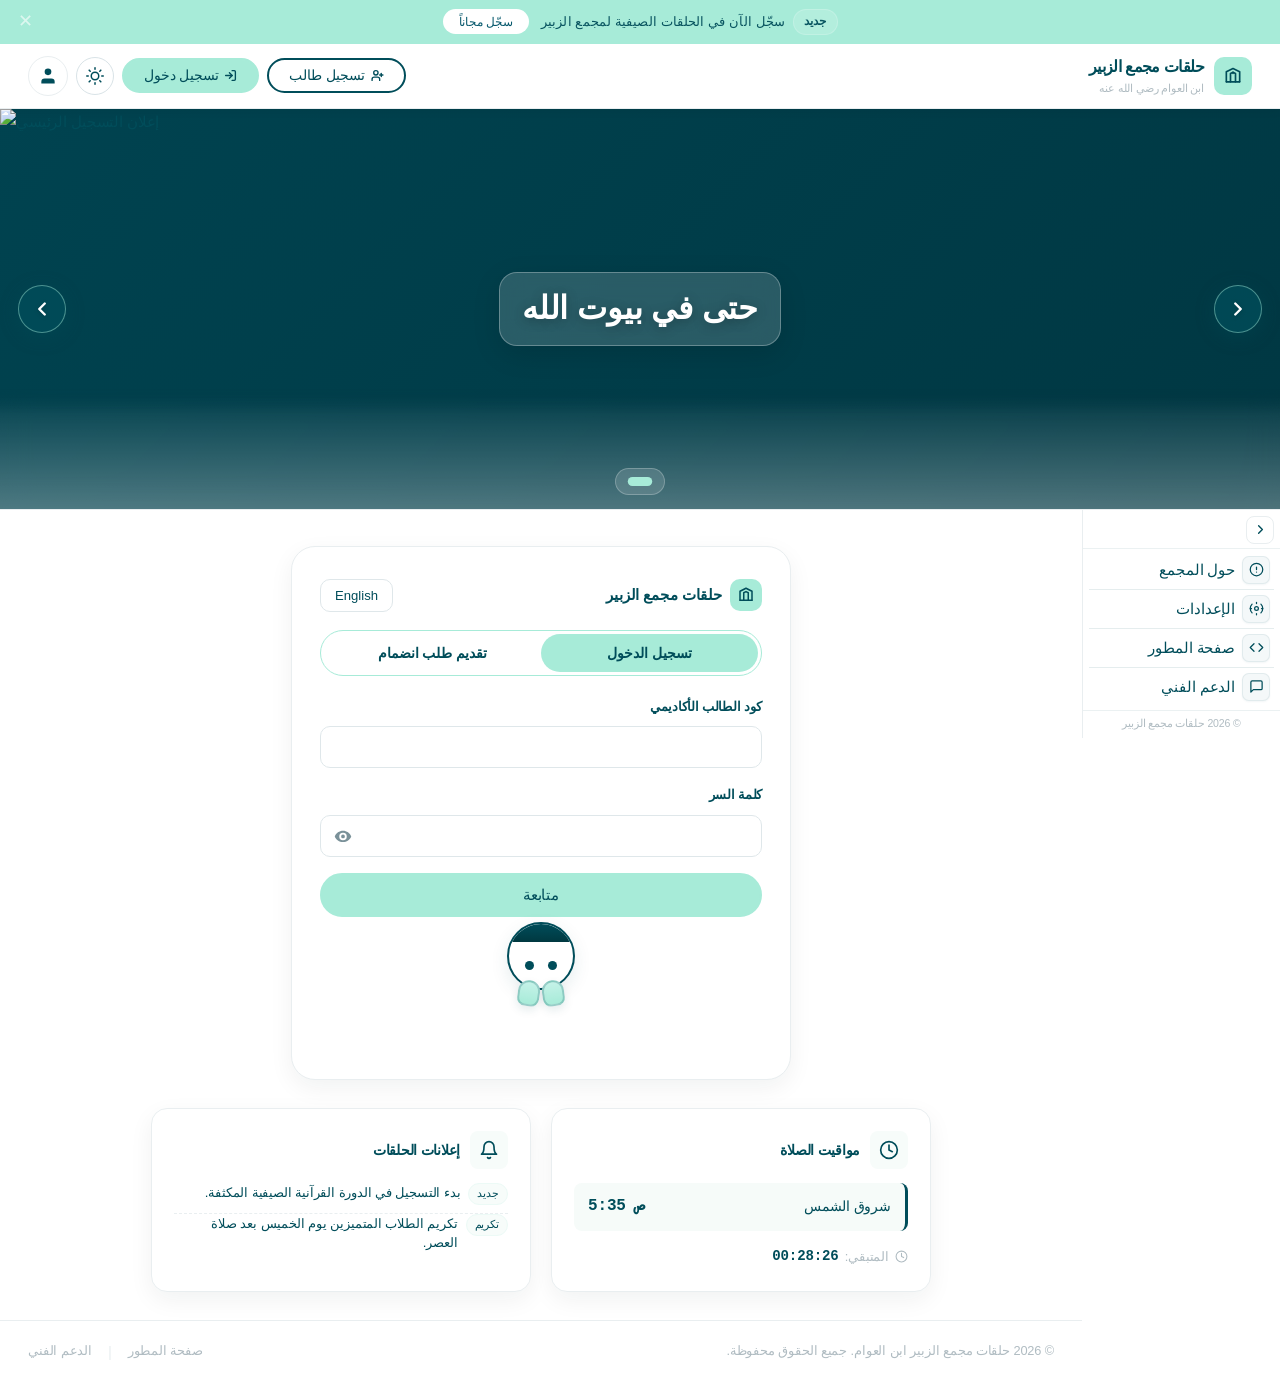
==== commit 34cdd684: "Add files via upload" ====
--- a/index.html
+++ b/index.html
@@ -544,6 +544,7 @@
 <!-- الإشعار العائم -->
 <div class="toast" id="toast" role="alert" aria-live="polite"></div>
 
+<script src="https://cdn.jsdelivr.net/npm/@supabase/supabase-js@2"></script>
 <script src="script.js"></script>
 </body>
 </html>
--- a/scrollbar.css
+++ b/scrollbar.css
@@ -1,136 +1,136 @@
-/* =====================================================================
-   شريط تمرير عائم — مقبض نعناعي مضيء بدون مجرى مرئي
-   Chrome · Edge · Safari (-webkit-) · Firefox (scrollbar-*)
-   ===================================================================== */
-
-:root {
-    --scrollbar-gutter: 16px;
-    --scrollbar-inset: 4px;
-    --scrollbar-mint-neon: #45f0c8;
-    --scrollbar-mint-core: #2bbd9b;
-    --scrollbar-mint-deep: #14866c;
-    --scrollbar-thumb-hover: #1a9a7d;
-    --scrollbar-glow-soft: rgba(43, 189, 155, 0.55);
-    --scrollbar-glow-strong: rgba(61, 255, 200, 0.9);
-}
-
-/* ── Firefox — مجرى شفاف بالكامل ── */
-html,
-* {
-    scrollbar-width: thin;
-    scrollbar-color: var(--scrollbar-mint-core) transparent;
-}
-
-/* ── WebKit — شريط عائم بدون خلفية ── */
-*::-webkit-scrollbar {
-    width: var(--scrollbar-gutter);
-    height: var(--scrollbar-gutter);
-    background: transparent;
-}
-
-*::-webkit-scrollbar-track,
-*::-webkit-scrollbar-track-piece {
-    background: transparent !important;
-    background-color: transparent !important;
-    border: none;
-    box-shadow: none;
-    -webkit-box-shadow: none;
-}
-
-*::-webkit-scrollbar-button,
-*::-webkit-scrollbar-button:single-button {
-    display: none;
-    width: 0;
-    height: 0;
-}
-
-*::-webkit-scrollbar-corner {
-    background: transparent;
-}
-
-/* ── المقبض — زحزحة داخلية + توهج نeon ── */
-*::-webkit-scrollbar-thumb {
-    background: linear-gradient(
-        180deg,
-        var(--scrollbar-mint-neon) 0%,
-        var(--scrollbar-mint-core) 48%,
-        var(--scrollbar-mint-deep) 100%
-    );
-    border: var(--scrollbar-inset) solid transparent;
-    border-radius: 999px;
-    background-clip: padding-box;
-    box-shadow:
-        0 0 4px var(--scrollbar-glow-strong),
-        0 0 12px var(--scrollbar-mint-core),
-        0 0 22px var(--scrollbar-glow-soft),
-        0 0 36px rgba(43, 189, 155, 0.35),
-        inset 0 1px 0 rgba(255, 255, 255, 0.45);
-    transition: background 0.22s ease, box-shadow 0.22s ease;
-}
-
-*::-webkit-scrollbar-thumb:hover {
-    background: linear-gradient(
-        180deg,
-        #5cffd4 0%,
-        var(--scrollbar-thumb-hover) 50%,
-        var(--scrollbar-mint-deep) 100%
-    );
-    background-clip: padding-box;
-    box-shadow:
-        0 0 6px #ffffff,
-        0 0 14px var(--scrollbar-mint-neon),
-        0 0 26px var(--scrollbar-mint-core),
-        0 0 42px rgba(43, 189, 155, 0.75),
-        inset 0 1px 0 rgba(255, 255, 255, 0.55);
-}
-
-*::-webkit-scrollbar-thumb:active {
-    background: linear-gradient(
-        180deg,
-        var(--scrollbar-mint-core) 0%,
-        var(--scrollbar-mint-deep) 100%
-    );
-    background-clip: padding-box;
-    box-shadow:
-        0 0 8px var(--scrollbar-mint-neon),
-        0 0 18px var(--scrollbar-mint-core),
-        0 0 30px rgba(43, 189, 155, 0.85);
-}
-
-/* ── الوضع الداكن ── */
-body.dark,
-body.dash-dark,
-body.std-dark {
-    --scrollbar-mint-neon: #3dffc8;
-    --scrollbar-mint-core: #2bbd9b;
-    --scrollbar-thumb-hover: #0f6b56;
-    --scrollbar-glow-soft: rgba(43, 189, 155, 0.65);
-    --scrollbar-glow-strong: rgba(61, 255, 200, 0.95);
-}
-
-body.dark,
-body.dash-dark,
-body.std-dark,
-body.dark *,
-body.dash-dark *,
-body.std-dark * {
-    scrollbar-color: var(--scrollbar-mint-core) transparent;
-}
-
-body.dark *::-webkit-scrollbar-thumb:hover,
-body.dash-dark *::-webkit-scrollbar-thumb:hover,
-body.std-dark *::-webkit-scrollbar-thumb:hover {
-    background: linear-gradient(
-        180deg,
-        #5cffd4 0%,
-        var(--scrollbar-thumb-hover) 55%,
-        #0a5242 100%
-    );
-    background-clip: padding-box;
-    box-shadow:
-        0 0 8px #ffffff,
-        0 0 16px var(--scrollbar-mint-neon),
-        0 0 28px var(--scrollbar-mint-core),
-        0 0 48px rgba(43, 189, 155, 0.8),
-        inset 0 1px 0 rgba(255, 255, 255, 0.4);
-}
+/* =====================================================================
+   شريط تمرير عائم — مقبض نعناعي مضيء بدون مجرى مرئي
+   Chrome · Edge · Safari (-webkit-) · Firefox (scrollbar-*)
+   ===================================================================== */
+
+:root {
+    --scrollbar-gutter: 16px;
+    --scrollbar-inset: 4px;
+    --scrollbar-mint-neon: #45f0c8;
+    --scrollbar-mint-core: #2bbd9b;
+    --scrollbar-mint-deep: #14866c;
+    --scrollbar-thumb-hover: #1a9a7d;
+    --scrollbar-glow-soft: rgba(43, 189, 155, 0.55);
+    --scrollbar-glow-strong: rgba(61, 255, 200, 0.9);
+}
+
+/* ── Firefox — مجرى شفاف بالكامل ── */
+html,
+* {
+    scrollbar-width: thin;
+    scrollbar-color: var(--scrollbar-mint-core) transparent;
+}
+
+/* ── WebKit — شريط عائم بدون خلفية ── */
+*::-webkit-scrollbar {
+    width: var(--scrollbar-gutter);
+    height: var(--scrollbar-gutter);
+    background: transparent;
+}
+
+*::-webkit-scrollbar-track,
+*::-webkit-scrollbar-track-piece {
+    background: transparent !important;
+    background-color: transparent !important;
+    border: none;
+    box-shadow: none;
+    -webkit-box-shadow: none;
+}
+
+*::-webkit-scrollbar-button,
+*::-webkit-scrollbar-button:single-button {
+    display: none;
+    width: 0;
+    height: 0;
+}
+
+*::-webkit-scrollbar-corner {
+    background: transparent;
+}
+
+/* ── المقبض — زحزحة داخلية + توهج نeon ── */
+*::-webkit-scrollbar-thumb {
+    background: linear-gradient(
+        180deg,
+        var(--scrollbar-mint-neon) 0%,
+        var(--scrollbar-mint-core) 48%,
+        var(--scrollbar-mint-deep) 100%
+    );
+    border: var(--scrollbar-inset) solid transparent;
+    border-radius: 999px;
+    background-clip: padding-box;
+    box-shadow:
+        0 0 4px var(--scrollbar-glow-strong),
+        0 0 12px var(--scrollbar-mint-core),
+        0 0 22px var(--scrollbar-glow-soft),
+        0 0 36px rgba(43, 189, 155, 0.35),
+        inset 0 1px 0 rgba(255, 255, 255, 0.45);
+    transition: background 0.22s ease, box-shadow 0.22s ease;
+}
+
+*::-webkit-scrollbar-thumb:hover {
+    background: linear-gradient(
+        180deg,
+        #5cffd4 0%,
+        var(--scrollbar-thumb-hover) 50%,
+        var(--scrollbar-mint-deep) 100%
+    );
+    background-clip: padding-box;
+    box-shadow:
+        0 0 6px #ffffff,
+        0 0 14px var(--scrollbar-mint-neon),
+        0 0 26px var(--scrollbar-mint-core),
+        0 0 42px rgba(43, 189, 155, 0.75),
+        inset 0 1px 0 rgba(255, 255, 255, 0.55);
+}
+
+*::-webkit-scrollbar-thumb:active {
+    background: linear-gradient(
+        180deg,
+        var(--scrollbar-mint-core) 0%,
+        var(--scrollbar-mint-deep) 100%
+    );
+    background-clip: padding-box;
+    box-shadow:
+        0 0 8px var(--scrollbar-mint-neon),
+        0 0 18px var(--scrollbar-mint-core),
+        0 0 30px rgba(43, 189, 155, 0.85);
+}
+
+/* ── الوضع الداكن ── */
+body.dark,
+body.dash-dark,
+body.std-dark {
+    --scrollbar-mint-neon: #3dffc8;
+    --scrollbar-mint-core: #2bbd9b;
+    --scrollbar-thumb-hover: #0f6b56;
+    --scrollbar-glow-soft: rgba(43, 189, 155, 0.65);
+    --scrollbar-glow-strong: rgba(61, 255, 200, 0.95);
+}
+
+body.dark,
+body.dash-dark,
+body.std-dark,
+body.dark *,
+body.dash-dark *,
+body.std-dark * {
+    scrollbar-color: var(--scrollbar-mint-core) transparent;
+}
+
+body.dark *::-webkit-scrollbar-thumb:hover,
+body.dash-dark *::-webkit-scrollbar-thumb:hover,
+body.std-dark *::-webkit-scrollbar-thumb:hover {
+    background: linear-gradient(
+        180deg,
+        #5cffd4 0%,
+        var(--scrollbar-thumb-hover) 55%,
+        #0a5242 100%
+    );
+    background-clip: padding-box;
+    box-shadow:
+        0 0 8px #ffffff,
+        0 0 16px var(--scrollbar-mint-neon),
+        0 0 28px var(--scrollbar-mint-core),
+        0 0 48px rgba(43, 189, 155, 0.8),
+        inset 0 1px 0 rgba(255, 255, 255, 0.4);
+}
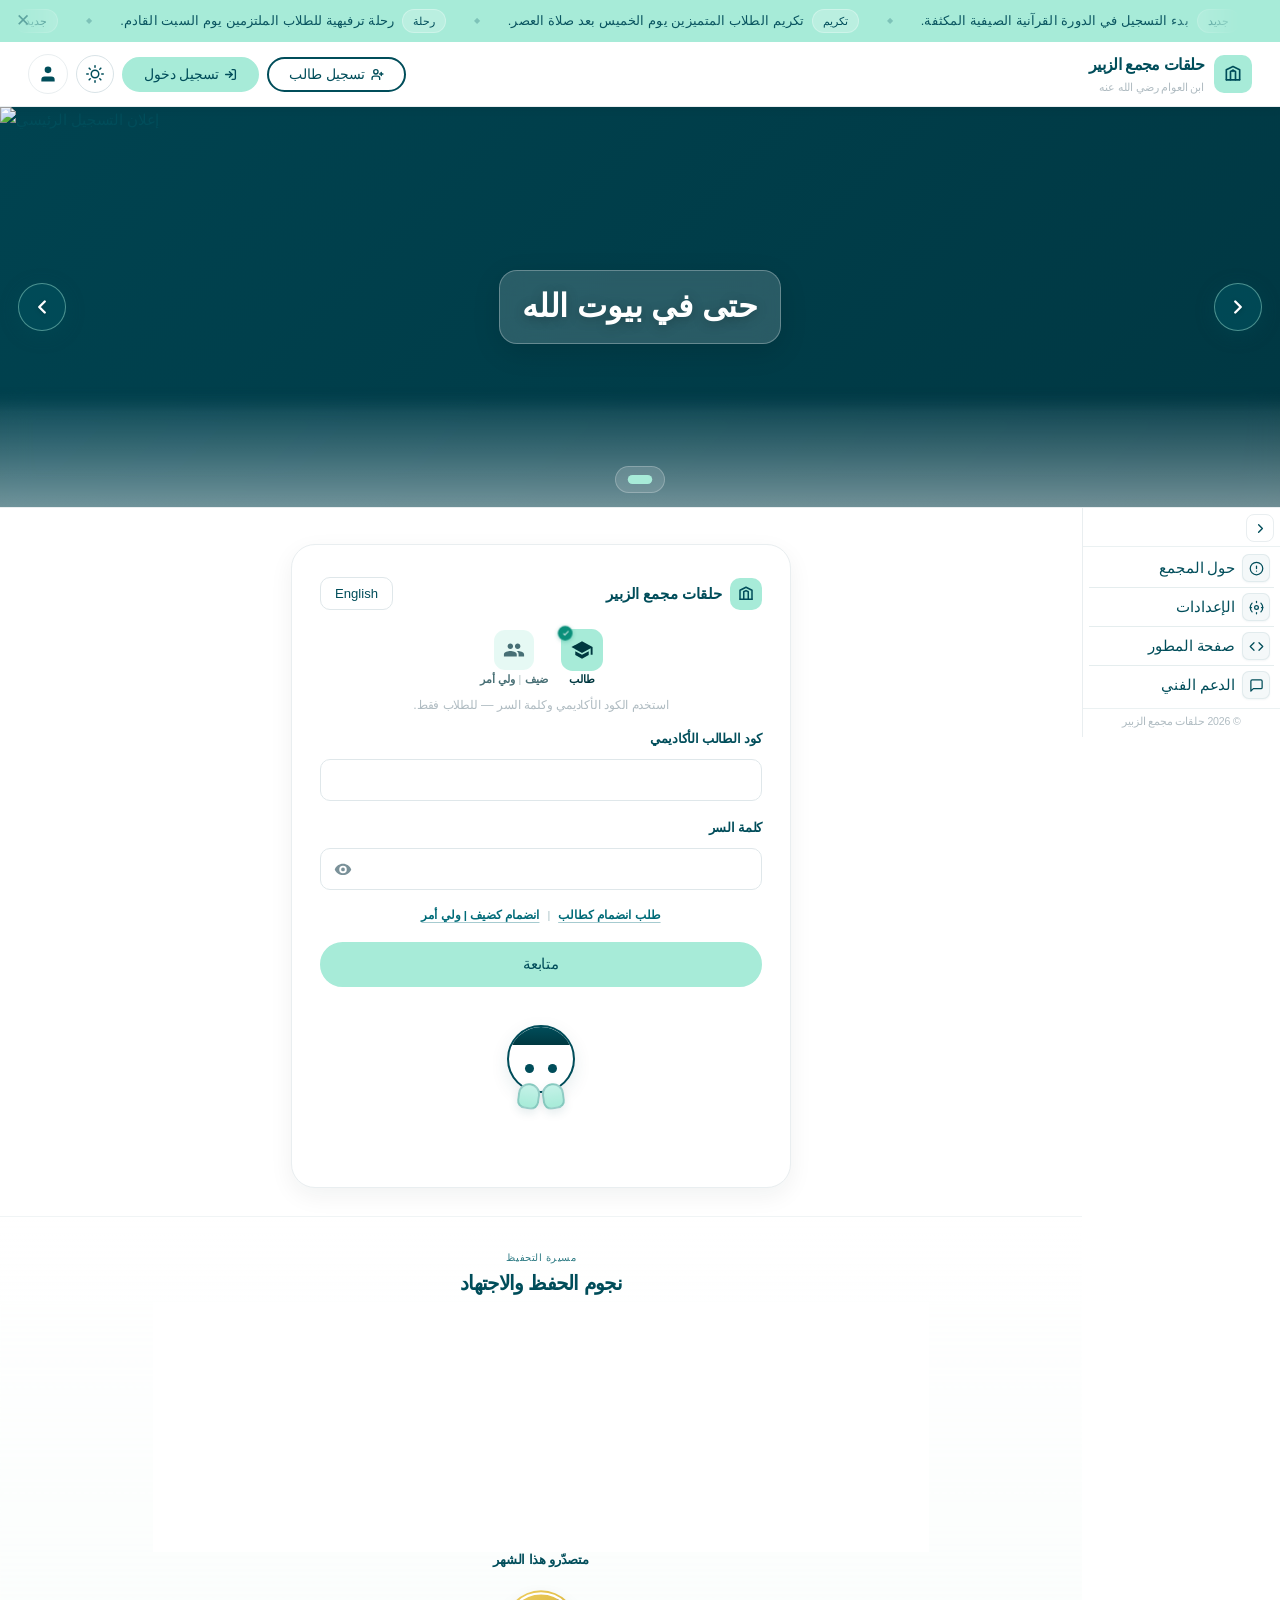
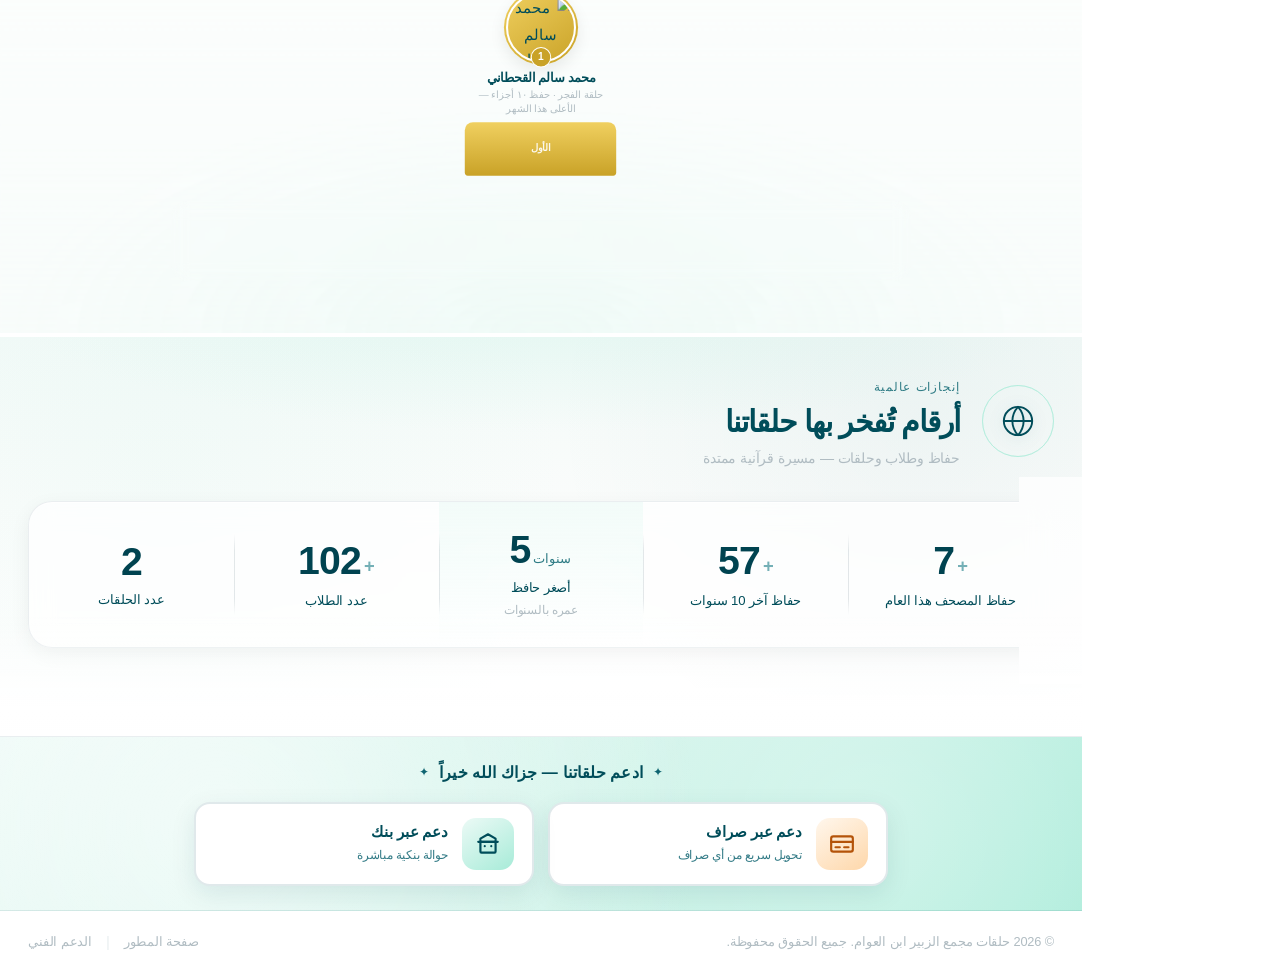
==== commit 283040ea: "Add files via upload" ====
--- a/index.html
+++ b/index.html
@@ -3,11 +3,12 @@
 <head>
     <meta charset="UTF-8">
     <meta name="viewport" content="width=device-width, initial-scale=1.0, viewport-fit=cover">
-    <meta name="description" content="البوابة الرسمية لحلقات تحفيظ القرآن الكريم بمجمع الزبير ابن العوام — تسجيل الطلاب، متابعة الحفظ، ومواقيت الصلاة.">
+    <meta name="description" content="البوابة الرسمية لحلقات تحفيظ القرآن الكريم بمجمع الزبير ابن العوام — تسجيل الطلاب ومتابعة الحفظ.">
     <title>حلقات مجمع الزبير ابن العوام</title>
     <!-- خط ثمانية سانز المحلي — مربوط عبر @font-face في style.css -->
     <link rel="stylesheet" href="style.css">
     <link rel="stylesheet" href="scrollbar.css">
+    <link rel="preload" as="image" href="watermarked_img_14204941598938561939.png">
 </head>
 <body>
 
@@ -15,12 +16,10 @@
      شريط الإعلان العلوي (Top Bar)
 ==================================================== -->
 <div class="top-bar" id="top-bar" role="banner">
-    <div class="top-bar-text">
-        <span class="top-bar-badge">جديد</span>
-        <span>سجّل الآن في الحلقات الصيفية لمجمع الزبير</span>
-    </div>
-    <button class="top-bar-cta" id="top-bar-cta-btn" type="button">سجّل مجاناً</button>
-    <button class="top-bar-close" id="top-bar-close-btn" type="button" aria-label="إغلاق الإعلان">✕</button>
+    <div class="top-bar-marquee-viewport" aria-live="polite">
+        <div class="top-bar-marquee-track" id="top-bar-marquee-track"></div>
+    </div>
+    <button class="top-bar-close" id="top-bar-close-btn" type="button" aria-label="إغلاق شريط الإعلانات">✕</button>
 </div>
 
 <!-- ====================================================
@@ -102,18 +101,27 @@
 <!-- ====================================================
      سلايدر الإعلانات البانورامي
 ==================================================== -->
-<section class="hero-banner-wrap" id="hero-banner-wrap" aria-label="إعلانات المجمع" hidden>
-    <div class="hero-slider" id="hero-slider">
-        <div class="hero-slider-viewport">
-            <div class="hero-slider-track" id="hero-slider-track"></div>
-        </div>
-        <button type="button" class="hero-nav hero-nav-prev" id="hero-nav-prev" aria-label="الإعلان السابق">
-            <svg viewBox="0 0 24 24" aria-hidden="true"><polyline points="9 18 15 12 9 6"/></svg>
-        </button>
-        <button type="button" class="hero-nav hero-nav-next" id="hero-nav-next" aria-label="الإعلان التالي">
-            <svg viewBox="0 0 24 24" aria-hidden="true"><polyline points="15 18 9 12 15 6"/></svg>
-        </button>
-        <div class="hero-dots" id="hero-dots" role="tablist" aria-label="نقاط التمرير"></div>
+<section class="hero-banner-wrap is-loading" id="hero-banner-wrap" aria-label="إعلانات المجمع" aria-busy="true">
+    <div class="hero-banner-stage">
+        <div class="hero-banner-skeleton" id="hero-banner-skeleton" aria-hidden="false">
+            <div class="hero-skeleton-shimmer" aria-hidden="true"></div>
+            <div class="hero-skeleton-loader" role="status" aria-live="polite">
+                <span class="hero-skeleton-spinner" aria-hidden="true"></span>
+                <span class="hero-skeleton-label">جاري تحميل الإعلان...</span>
+            </div>
+        </div>
+        <div class="hero-slider" id="hero-slider">
+            <div class="hero-slider-viewport">
+                <div class="hero-slider-track" id="hero-slider-track"></div>
+            </div>
+            <button type="button" class="hero-nav hero-nav-prev" id="hero-nav-prev" aria-label="الإعلان السابق">
+                <svg viewBox="0 0 24 24" aria-hidden="true"><polyline points="9 18 15 12 9 6"/></svg>
+            </button>
+            <button type="button" class="hero-nav hero-nav-next" id="hero-nav-next" aria-label="الإعلان التالي">
+                <svg viewBox="0 0 24 24" aria-hidden="true"><polyline points="15 18 9 12 15 6"/></svg>
+            </button>
+            <div class="hero-dots" id="hero-dots" role="tablist" aria-label="نقاط التمرير"></div>
+        </div>
     </div>
 </section>
 
@@ -185,14 +193,36 @@
                     </div>
                 </div>
 
-                <div class="auth-tabs" role="tablist" aria-label="التنقل بين الدخول وطلب الانضمام">
-                    <button type="button" class="auth-tab auth-tab-outline" id="go-join-btn">تقديم طلب انضمام</button>
-                    <button type="button" class="auth-tab auth-tab-active" id="go-login-tab">تسجيل الدخول</button>
-                </div>
-
                 <!-- الواجهة الأولى: تسجيل الدخول -->
                 <div class="form-view" id="login-view">
                     <form id="login-form" class="login-container" novalidate>
+                        <div class="login-role-picker" role="radiogroup" aria-label="نوع تسجيل الدخول">
+                            <button type="button" class="login-role-option is-active" data-login-mode="student" id="login-mode-student" role="radio" aria-checked="true">
+                                <span class="login-role-icon-wrap">
+                                    <svg class="login-role-icon" viewBox="0 0 24 24" aria-hidden="true">
+                                        <path d="M12 3 1 9l11 6 9-4.91V17h2V9L12 3zm0 8.99L5.46 10.5 12 14.5l6.54-4-6.54-2.51zM5 13.18v4L12 21l7-3.82v-4L12 17l-7-3.82z"/>
+                                    </svg>
+                                    <span class="login-role-check" aria-hidden="true">
+                                        <svg viewBox="0 0 24 24"><path d="M9.55 16.45 5.1 12l1.41-1.41 3.04 3.04 8.94-8.94L19.9 6.1l-10.35 10.35Z"/></svg>
+                                    </span>
+                                </span>
+                                <span class="login-role-label">طالب</span>
+                            </button>
+                            <button type="button" class="login-role-option" data-login-mode="guest" id="login-mode-guest" role="radio" aria-checked="false">
+                                <span class="login-role-icon-wrap">
+                                    <svg class="login-role-icon" viewBox="0 0 24 24" aria-hidden="true">
+                                        <path d="M16 11c1.66 0 2.99-1.34 2.99-3S17.66 5 16 5s-3 1.34-3 3 1.34 3 3 3zm-8 0c1.66 0 2.99-1.34 2.99-3S9.66 5 8 5 5 6.34 5 8s1.34 3 3 3zm0 2c-2.33 0-7 1.17-7 3.5V19h14v-2.5C15 14.17 10.33 13 8 13zm8 0c-.29 0-.62.02-.97.05 1.16.84 1.97 1.97 1.97 3.45V19h6v-2.5c0-2.33-4.67-3.5-7-3.5z"/>
+                                    </svg>
+                                    <span class="login-role-check" aria-hidden="true">
+                                        <svg viewBox="0 0 24 24"><path d="M9.55 16.45 5.1 12l1.41-1.41 3.04 3.04 8.94-8.94L19.9 6.1l-10.35 10.35Z"/></svg>
+                                    </span>
+                                </span>
+                                <span class="login-role-label">ضيف <span class="login-role-sep">|</span> ولي أمر</span>
+                            </button>
+                        </div>
+                        <p class="login-mode-hint" id="login-mode-hint">استخدم الكود الأكاديمي وكلمة السر — للطلاب فقط.</p>
+
+                        <div id="login-student-fields">
                         <div class="field">
                             <label class="field-label" for="login-id">كود الطالب الأكاديمي</label>
                             <div class="input-wrap" id="login-id-wrap">
@@ -220,8 +250,33 @@
                             </div>
                             <div class="field-error" id="err-login-pass">كلمة السر: 8 خانات، أحرف صغيرة إنجليزية وأرقام فقط.</div>
                         </div>
+                        </div>
+
+                        <div id="login-guest-fields" hidden>
+                            <div class="field">
+                                <label class="field-label" for="guest-login-email" id="guest-login-email-label">البريد الإلكتروني</label>
+                                <div class="input-wrap" id="guest-login-email-wrap">
+                                    <input class="form-input" type="email" id="guest-login-email"
+                                        placeholder="example@mail.com" autocomplete="email" dir="ltr" lang="en" inputmode="email">
+                                </div>
+                                <div class="field-error" id="err-guest-login-email">أدخل بريداً إلكترونياً صحيحاً.</div>
+                            </div>
+                            <div class="field">
+                                <label class="field-label" for="guest-login-pass">كلمة السر</label>
+                                <div class="input-wrap" id="guest-login-pass-wrap">
+                                    <input class="form-input pass-input" type="password" id="guest-login-pass"
+                                        autocomplete="current-password" aria-label="كلمة السر">
+                                </div>
+                                <div class="field-error" id="err-guest-login-pass">كلمة السر غير صحيحة.</div>
+                            </div>
+                        </div>
 
                         <div class="login-submit-stack" id="login-submit-stack">
+                            <p class="login-alt-join" aria-label="روابط الانضمام">
+                                <button type="button" class="login-alt-link" id="login-alt-join-student">طلب انضمام كطالب</button>
+                                <span class="login-alt-sep" aria-hidden="true">|</span>
+                                <button type="button" class="login-alt-link" id="login-alt-join-guest">انضمام كضيف | ولي أمر</button>
+                            </p>
                             <button type="submit" class="btn-block btn-primary-block submit-btn" id="login-submit-btn">
                                 متابعة
                             </button>
@@ -256,101 +311,228 @@
                     </form>
                 </div>
 
-                <!-- الواجهة الثانية: تقديم طلب انضمام -->
+                <!-- الواجهة الثانية: تقديم طلب انضمام (متعدد الخطوات) -->
                 <div class="form-view hidden" id="register-view">
-                    <form id="register-form" class="join-request-form" novalidate>
-                        <div class="field">
-                            <label class="field-label" for="reg-name">الاسم الرباعي للطالب</label>
-                            <div class="input-wrap">
-                                <input class="form-input" type="text" id="reg-name"
-                                    placeholder="مثال: أحمد عبد الله محمد الزبير" required>
-                            </div>
-                            <div class="field-error" id="err-reg-name">أدخل اسماً رباعياً كاملاً بالعربية.</div>
-                        </div>
-
-                        <div class="field">
-                            <label class="field-label" for="reg-age">عمر الطالب</label>
-                            <div class="input-wrap">
-                                <input class="form-input" type="number" id="reg-age" min="5" max="25"
-                                    placeholder="مثال: 12" required inputmode="numeric">
-                            </div>
-                            <div class="field-error" id="err-reg-age">أدخل عمراً صحيحاً بين 5 و 25 سنة.</div>
-                        </div>
-
-                        <div class="field">
-                            <div class="phone-field-head">
-                                <label class="field-label" for="reg-phone">رقم هاتف ولي الأمر</label>
-                                <label class="intl-toggle" for="reg-intl-toggle">
-                                    <input type="checkbox" id="reg-intl-toggle">
-                                    <span class="intl-toggle-label">أنا خارج اليمن</span>
-                                </label>
-                            </div>
-                            <div class="phone-input-row" id="phone-input-row">
-                                <div class="country-code-wrap hidden" id="country-code-wrap">
-                                    <label class="country-code-label" for="reg-country-code">رمز الدولة</label>
-                                    <div class="country-code-field" id="reg-country-code-wrap">
-                                        <span class="country-code-prefix" aria-hidden="true">+</span>
-                                        <input class="form-input country-code-input" type="text" id="reg-country-code"
-                                            placeholder="966" inputmode="numeric" autocomplete="tel-country-code"
-                                            maxlength="3" pattern="[0-9]*" lang="en"
-                                            spellcheck="false" autocapitalize="off" autocorrect="off"
-                                            aria-label="رمز الدولة بدون علامة الزائد">
-                                    </div>
-                                </div>
-                                <div class="input-wrap phone-input-wrap" id="reg-phone-wrap">
-                                    <input class="form-input" type="text" id="reg-phone"
-                                        placeholder="7XXXXXXXX (مثال: 777123456)" required inputmode="numeric"
-                                        maxlength="9" pattern="[0-9]*" autocomplete="tel-national" lang="en"
-                                        spellcheck="false" autocapitalize="off" autocorrect="off">
-                                </div>
-                            </div>
-                            <div class="field-error" id="err-reg-phone">أدخل رقم يمني صحيح: 9 أرقام ويبدأ بـ 7.</div>
-                        </div>
-
-                        <div class="field">
-                            <label class="field-label" for="reg-memorization">مستوى الحفظ الحالي <span class="field-optional">(اختياري)</span></label>
-                            <div class="input-wrap has-select">
-                                <select class="form-input" id="reg-memorization">
-                                    <option value="">— اختر إن وُجد —</option>
-                                    <option value="none">مبتدئ — لا يحفظ</option>
-                                    <option value="juz30">جزء عمّ</option>
-                                    <option value="juz1-5">من 1 إلى 5 أجزاء</option>
-                                    <option value="juz6-10">من 6 إلى 10 أجزاء</option>
-                                    <option value="juz11-20">من 11 إلى 20 جزءاً</option>
-                                    <option value="full">حافظ للقرآن كاملاً</option>
-                                </select>
-                            </div>
-                        </div>
-
-                        <div class="field">
-                            <label class="field-label" for="reg-pass">كلمة السر</label>
-                            <div class="input-wrap has-pass-toggle" id="reg-pass-wrap">
-                                <input class="form-input pass-input" type="password" id="reg-pass"
-                                    placeholder="أحرف صغيرة إنجليزية وأرقام — 8 خانات على الأقل" required autocomplete="new-password">
-                                <button type="button" class="pass-toggle-btn" id="reg-pass-toggle"
-                                    aria-label="إظهار كلمة السر" aria-pressed="false">
-                                    <svg class="pass-eye-icon pass-eye-open" viewBox="0 0 24 24" aria-hidden="true">
-                                        <path d="M12 5C7 5 2.73 8.11 1 12.5c1.73 4.39 6 7.5 11 7.5s9.27-3.11 11-7.5C21.27 8.11 17 5 12 5Zm0 12.5a5 5 0 1 1 0-10 5 5 0 0 1 0 10Zm0-2.5a2.5 2.5 0 1 0 0-5 2.5 2.5 0 0 0 0 5Z"/>
-                                    </svg>
-                                    <svg class="pass-eye-icon pass-eye-slash pass-eye-hidden" viewBox="0 0 24 24" aria-hidden="true">
-                                        <path d="M3.27 3.27 2 4.54l2.09 2.09C2.73 8.11 1 12.5 1 12.5c1.73 4.39 6 7.5 11 7.5 2.09 0 4.04-.53 5.74-1.45l2.36 2.36 1.27-1.27L3.27 3.27ZM12 17.5c-2.76 0-5.22-1.25-6.88-3.22l1.46-1.46a5.002 5.002 0 0 0 7.34-1.02l1.72 1.72c-.98.62-2.12 1-3.64 1.02Zm6.12-4.78-1.55-1.55a5.002 5.002 0 0 0-6.6-6.6L9.7 4.3C10.74 4.11 11.85 4 12 4c5 0 9.27 3.11 11 7.5-.64 1.62-1.67 3.06-2.88 4.22Z"/>
-                                    </svg>
-                                </button>
-                            </div>
-                            <div class="field-error" id="err-reg-pass">كلمة السر: 8 خانات، أحرف صغيرة إنجليزية وأرقام فقط.</div>
-                            <div class="pass-assist-row" id="reg-pass-assist">
-                                <ul class="pass-rules" id="rules-reg-pass" aria-live="polite">
-                                    <li class="pass-rule" data-rule="length"><span class="pass-rule-dot"></span>8 خانات كحد أدنى</li>
-                                    <li class="pass-rule" data-rule="digit"><span class="pass-rule-dot"></span>تحتوي على أرقام</li>
-                                    <li class="pass-rule" data-rule="latin"><span class="pass-rule-dot"></span>أحرف إنجليزية فقط</li>
-                                    <li class="pass-rule" data-rule="lowercase"><span class="pass-rule-dot"></span>أحرف صغيرة (small) فقط</li>
-                                </ul>
-                            </div>
-                        </div>
-
-                        <button type="submit" class="btn-block btn-primary-block" style="margin-top: 8px;">
-                            إرسال طلب الانضمام
-                        </button>
+                    <form id="register-form" class="join-request-form join-wizard" novalidate>
+                        <button type="button" class="auth-back-link" id="register-back-login">← العودة لتسجيل الدخول</button>
+                        <div class="reg-wizard-body" id="reg-wizard-body">
+                            <div class="reg-wizard-step is-active" data-step="1">
+                                <div class="reg-step-head">
+                                    <span class="reg-step-badge">1</span>
+                                    <h3 class="reg-step-title">ما اسم الطالب؟</h3>
+                                    <p class="reg-step-sub">أدخل الاسم الرباعي الكامل بالعربية</p>
+                                </div>
+                                <div class="field">
+                                    <label class="field-label" for="reg-name">الاسم الرباعي للطالب</label>
+                                    <div class="input-wrap">
+                                        <input class="form-input" type="text" id="reg-name"
+                                            placeholder="مثال: أحمد عبد الله محمد الزبير" required autofocus>
+                                    </div>
+                                    <div class="field-error" id="err-reg-name">أدخل اسماً رباعياً كاملاً بالعربية.</div>
+                                </div>
+                            </div>
+
+                            <div class="reg-wizard-step" data-step="2" hidden>
+                                <div class="reg-step-head">
+                                    <span class="reg-step-badge">2</span>
+                                    <h3 class="reg-step-title">كم عمر الطالب؟</h3>
+                                    <p class="reg-step-sub">من 5 إلى 25 سنة</p>
+                                </div>
+                                <div class="field">
+                                    <label class="field-label" for="reg-age">عمر الطالب</label>
+                                    <div class="input-wrap">
+                                        <input class="form-input" type="number" id="reg-age" min="5" max="25"
+                                            placeholder="مثال: 12" required inputmode="numeric">
+                                    </div>
+                                    <div class="field-error" id="err-reg-age">أدخل عمراً صحيحاً بين 5 و 25 سنة.</div>
+                                </div>
+                            </div>
+
+                            <div class="reg-wizard-step" data-step="3" hidden>
+                                <div class="reg-step-head">
+                                    <span class="reg-step-badge">3</span>
+                                    <h3 class="reg-step-title">رقم هاتف ولي الأمر</h3>
+                                    <p class="reg-step-sub">للتواصل عند الموافقة على الطلب</p>
+                                </div>
+                                <div class="field">
+                                    <div class="phone-field-head">
+                                        <label class="field-label" for="reg-phone">رقم الهاتف</label>
+                                        <label class="intl-toggle" for="reg-intl-toggle">
+                                            <input type="checkbox" id="reg-intl-toggle">
+                                            <span class="intl-toggle-label">أنا خارج اليمن</span>
+                                        </label>
+                                    </div>
+                                    <div class="phone-input-row" id="phone-input-row">
+                                        <div class="country-code-wrap hidden" id="country-code-wrap">
+                                            <label class="country-code-label" for="reg-country-code">رمز الدولة</label>
+                                            <div class="country-code-field" id="reg-country-code-wrap">
+                                                <span class="country-code-prefix" aria-hidden="true">+</span>
+                                                <input class="form-input country-code-input" type="text" id="reg-country-code"
+                                                    placeholder="966" inputmode="numeric" autocomplete="tel-country-code"
+                                                    maxlength="3" pattern="[0-9]*" lang="en"
+                                                    spellcheck="false" autocapitalize="off" autocorrect="off"
+                                                    aria-label="رمز الدولة بدون علامة الزائد">
+                                            </div>
+                                        </div>
+                                        <div class="input-wrap phone-input-wrap" id="reg-phone-wrap">
+                                            <input class="form-input" type="text" id="reg-phone"
+                                                placeholder="7XXXXXXXX (مثال: 777123456)" required inputmode="numeric"
+                                                maxlength="9" pattern="[0-9]*" autocomplete="tel-national" lang="en"
+                                                spellcheck="false" autocapitalize="off" autocorrect="off">
+                                        </div>
+                                    </div>
+                                    <div class="field-error" id="err-reg-phone">أدخل رقم يمني صحيح: 9 أرقام ويبدأ بـ 7.</div>
+                                </div>
+                            </div>
+
+                            <div class="reg-wizard-step" data-step="4" hidden>
+                                <div class="reg-step-head">
+                                    <span class="reg-step-badge">4</span>
+                                    <h3 class="reg-step-title">مستوى الحفظ الحالي</h3>
+                                    <p class="reg-step-sub">اختر المستوى المناسب للطالب</p>
+                                </div>
+                                <div class="field">
+                                    <label class="field-label" for="reg-memorization">مستوى الحفظ</label>
+                                    <div class="input-wrap has-select">
+                                        <select class="form-input" id="reg-memorization" required>
+                                            <option value="">— اختر مستوى الحفظ —</option>
+                                            <option value="none">مبتدئ — لا يحفظ</option>
+                                            <option value="juz30">جزء عمّ</option>
+                                            <option value="juz1-5">من 1 إلى 5 أجزاء</option>
+                                            <option value="juz6-10">من 6 إلى 10 أجزاء</option>
+                                            <option value="juz11-20">من 11 إلى 20 جزءاً</option>
+                                            <option value="full">حافظ للقرآن كاملاً</option>
+                                        </select>
+                                    </div>
+                                    <div class="field-error" id="err-reg-memorization">يرجى اختيار مستوى الحفظ.</div>
+                                </div>
+                            </div>
+
+                            <div class="reg-wizard-step" data-step="5" hidden>
+                                <div class="reg-step-head">
+                                    <span class="reg-step-badge">5</span>
+                                    <h3 class="reg-step-title">اختر كلمة سر</h3>
+                                    <p class="reg-step-sub">ستستخدمها لتسجيل الدخول بعد موافقة المشرف</p>
+                                </div>
+                                <div class="field">
+                                    <label class="field-label" for="reg-pass">كلمة السر</label>
+                                    <div class="input-wrap has-pass-toggle" id="reg-pass-wrap">
+                                        <input class="form-input pass-input" type="password" id="reg-pass"
+                                            placeholder="أحرف صغيرة إنجليزية وأرقام — 8 خانات على الأقل" required autocomplete="new-password">
+                                        <button type="button" class="pass-toggle-btn" id="reg-pass-toggle"
+                                            aria-label="إظهار كلمة السر" aria-pressed="false">
+                                            <svg class="pass-eye-icon pass-eye-open" viewBox="0 0 24 24" aria-hidden="true">
+                                                <path d="M12 5C7 5 2.73 8.11 1 12.5c1.73 4.39 6 7.5 11 7.5s9.27-3.11 11-7.5C21.27 8.11 17 5 12 5Zm0 12.5a5 5 0 1 1 0-10 5 5 0 0 1 0 10Zm0-2.5a2.5 2.5 0 1 0 0-5 2.5 2.5 0 0 0 0 5Z"/>
+                                            </svg>
+                                            <svg class="pass-eye-icon pass-eye-slash pass-eye-hidden" viewBox="0 0 24 24" aria-hidden="true">
+                                                <path d="M3.27 3.27 2 4.54l2.09 2.09C2.73 8.11 1 12.5 1 12.5c1.73 4.39 6 7.5 11 7.5 2.09 0 4.04-.53 5.74-1.45l2.36 2.36 1.27-1.27L3.27 3.27ZM12 17.5c-2.76 0-5.22-1.25-6.88-3.22l1.46-1.46a5.002 5.002 0 0 0 7.34-1.02l1.72 1.72c-.98.62-2.12 1-3.64 1.02Zm6.12-4.78-1.55-1.55a5.002 5.002 0 0 0-6.6-6.6L9.7 4.3C10.74 4.11 11.85 4 12 4c5 0 9.27 3.11 11 7.5-.64 1.62-1.67 3.06-2.88 4.22Z"/>
+                                            </svg>
+                                        </button>
+                                    </div>
+                                    <div class="field-error" id="err-reg-pass">كلمة السر: 8 خانات، أحرف صغيرة إنجليزية وأرقام فقط.</div>
+                                    <div class="pass-assist-row" id="reg-pass-assist">
+                                        <ul class="pass-rules" id="rules-reg-pass" aria-live="polite">
+                                            <li class="pass-rule" data-rule="length"><span class="pass-rule-dot"></span>8 خانات كحد أدنى</li>
+                                            <li class="pass-rule" data-rule="digit"><span class="pass-rule-dot"></span>تحتوي على أرقام</li>
+                                            <li class="pass-rule" data-rule="latin"><span class="pass-rule-dot"></span>أحرف إنجليزية فقط</li>
+                                            <li class="pass-rule" data-rule="lowercase"><span class="pass-rule-dot"></span>أحرف صغيرة (small) فقط</li>
+                                        </ul>
+                                    </div>
+                                </div>
+                            </div>
+                        </div>
+
+                        <div class="reg-wizard-nav reg-wizard-nav--single" id="reg-wizard-nav">
+                            <button type="button" class="btn-block btn-outline-block reg-wizard-btn" id="reg-wizard-back" hidden>← رجوع</button>
+                            <button type="button" class="btn-block btn-primary-block reg-wizard-btn" id="reg-wizard-next">التالي →</button>
+                            <button type="submit" class="btn-block btn-primary-block reg-wizard-btn" id="register-submit-btn" hidden>إرسال طلب الانضمام</button>
+                        </div>
+
+                        <div class="reg-wizard-progress" id="reg-wizard-progress">
+                            <p class="reg-wizard-step-label" id="reg-step-label">الخطوة 1 من 5 — الاسم</p>
+                            <div class="reg-wizard-progress-track" aria-hidden="true">
+                                <div class="reg-wizard-progress-fill" id="reg-progress-fill"></div>
+                            </div>
+                        </div>
+
+                    </form>
+                </div>
+
+                <!-- الواجهة الثالثة: انضمام كضيف / ولي أمر -->
+                <div class="form-view hidden" id="guest-register-view">
+                    <form id="guest-register-form" class="join-request-form join-wizard guest-wizard" novalidate>
+                        <button type="button" class="auth-back-link" id="guest-back-login">← العودة لتسجيل الدخول</button>
+                        <p class="guest-wizard-intro">للمتابعة والاطلاع على ابنك — بدون كود أكاديمي</p>
+                        <div class="reg-wizard-body" id="guest-wizard-body">
+                            <div class="reg-wizard-step is-active" data-step="1">
+                                <div class="reg-step-head">
+                                    <span class="reg-step-badge">1</span>
+                                    <h3 class="reg-step-title">ما اسم ولي الأمر؟</h3>
+                                    <p class="reg-step-sub">أدخل اسمك الكامل</p>
+                                </div>
+                                <div class="field">
+                                    <label class="field-label" for="guest-name">اسم ولي الأمر</label>
+                                    <div class="input-wrap"><input class="form-input" type="text" id="guest-name" placeholder="مثال: عبد الله محمد الزبير" required autofocus></div>
+                                    <div class="field-error" id="err-guest-name">أدخل اسم ولي الأمر.</div>
+                                </div>
+                            </div>
+                            <div class="reg-wizard-step" data-step="2" hidden>
+                                <div class="reg-step-head">
+                                    <span class="reg-step-badge">2</span>
+                                    <h3 class="reg-step-title">بريدك الإلكتروني</h3>
+                                    <p class="reg-step-sub">يُستخدم للدخول بعد الموافقة</p>
+                                </div>
+                                <div class="field">
+                                    <label class="field-label" for="guest-email">البريد الإلكتروني</label>
+                                    <div class="input-wrap" id="guest-email-wrap">
+                                        <input class="form-input" type="email" id="guest-email"
+                                            placeholder="example@mail.com" required autocomplete="email" dir="ltr" lang="en" inputmode="email">
+                                    </div>
+                                    <div class="field-error" id="err-guest-email">أدخل بريداً إلكترونياً صحيحاً.</div>
+                                </div>
+                            </div>
+                            <div class="reg-wizard-step" data-step="3" hidden>
+                                <div class="reg-step-head">
+                                    <span class="reg-step-badge">3</span>
+                                    <h3 class="reg-step-title">اسم الابن المراد متابعته</h3>
+                                    <p class="reg-step-sub">اكتب اسم الطالب المسجّل أو المراد متابعته</p>
+                                </div>
+                                <div class="field">
+                                    <label class="field-label" for="guest-child">اسم الابن</label>
+                                    <div class="input-wrap"><input class="form-input" type="text" id="guest-child" placeholder="مثال: أحمد عبد الله الزبير" required></div>
+                                    <div class="field-error" id="err-guest-child">أدخل اسم الابن.</div>
+                                </div>
+                            </div>
+                            <div class="reg-wizard-step" data-step="4" hidden>
+                                <div class="reg-step-head">
+                                    <span class="reg-step-badge">4</span>
+                                    <h3 class="reg-step-title">اختر كلمة سر</h3>
+                                    <p class="reg-step-sub">ستستخدمها للدخول — بدون كود أكاديمي</p>
+                                </div>
+                                <div class="field">
+                                    <label class="field-label" for="guest-pass">كلمة السر</label>
+                                    <div class="input-wrap" id="guest-pass-wrap">
+                                        <input class="form-input pass-input" type="password" id="guest-pass" placeholder="أحرف صغيرة إنجليزية وأرقام — 8 خانات على الأقل" required autocomplete="new-password">
+                                    </div>
+                                    <div class="field-error" id="err-guest-pass">كلمة السر: 8 خانات، أحرف صغيرة إنجليزية وأرقام فقط.</div>
+                                    <ul class="pass-rules" id="rules-guest-pass" aria-live="polite">
+                                        <li class="pass-rule" data-rule="length"><span class="pass-rule-dot"></span>8 خانات كحد أدنى</li>
+                                        <li class="pass-rule" data-rule="digit"><span class="pass-rule-dot"></span>تحتوي على أرقام</li>
+                                        <li class="pass-rule" data-rule="latin"><span class="pass-rule-dot"></span>أحرف إنجليزية فقط</li>
+                                        <li class="pass-rule" data-rule="lowercase"><span class="pass-rule-dot"></span>أحرف صغيرة (small) فقط</li>
+                                    </ul>
+                                </div>
+                            </div>
+                        </div>
+                        <div class="reg-wizard-nav reg-wizard-nav--single" id="guest-wizard-nav">
+                            <button type="button" class="btn-block btn-outline-block reg-wizard-btn" id="guest-wizard-back" hidden>← رجوع</button>
+                            <button type="button" class="btn-block btn-primary-block reg-wizard-btn" id="guest-wizard-next">التالي →</button>
+                            <button type="submit" class="btn-block btn-primary-block reg-wizard-btn" id="guest-register-submit-btn" hidden>إرسال طلب الانضمام كضيف</button>
+                        </div>
+                        <div class="reg-wizard-progress" id="guest-wizard-progress">
+                            <p class="reg-wizard-step-label" id="guest-step-label">الخطوة 1 من 4 — الاسم</p>
+                            <div class="reg-wizard-progress-track" aria-hidden="true"><div class="reg-wizard-progress-fill" id="guest-progress-fill"></div></div>
+                        </div>
                     </form>
                 </div>
 
@@ -358,61 +540,159 @@
         </div><!-- /auth-card -->
     </section>
 
-    <!-- === بطاقات الويدجت === -->
-    <section class="widgets-section" aria-label="معلومات الحلقة">
-        <div class="widgets-grid">
-
-            <!-- بطاقة مواقيت الصلاة -->
-            <article class="widget" id="prayer-widget" role="button" tabindex="0" aria-label="مواقيت الصلاة">
-                <div class="widget-head">
-                    <div class="widget-icon-wrap">
-                        <svg viewBox="0 0 24 24">
-                            <circle cx="12" cy="12" r="10"/>
-                            <polyline points="12 6 12 12 16 14"/>
-                        </svg>
+</main><!-- /site-main -->
+
+    <!-- === إنجازات التحفيظ — منصة التتويج === -->
+    <section class="tahfeez-showcase tahfeez-showcase--bottom" id="tahfeez-showcase" aria-label="إنجازات التحفيظ">
+        <div class="tahfeez-showcase-bg" aria-hidden="true"></div>
+        <div class="tahfeez-showcase-fog" aria-hidden="true"></div>
+        <div class="tahfeez-showcase-inner">
+            <header class="tahfeez-showcase-head">
+                <span class="tahfeez-showcase-eyebrow">مسيرة التحفيظ</span>
+                <h2 class="tahfeez-showcase-title">نجوم الحفظ والاجتهاد</h2>
+            </header>
+
+            <article class="tahfeez-champions-unified" id="tahfeez-champions-unified">
+                <div class="tahfeez-champions-unified-head">
+                    <span class="tahfeez-champions-unified-badge">المركز الأول — السنة الماضية</span>
+                    <h3 class="tahfeez-champions-unified-title">أبطال التحفيظ</h3>
+                </div>
+                <div class="tahfeez-champions-duo">
+                    <div class="tahfeez-champion-mini" id="tahfeez-champion-mem">
+                        <span class="tahfeez-champion-mini-tag">الأكثر حفظاً</span>
+                        <div class="tahfeez-champion-photo-wrap">
+                            <img class="tahfeez-champion-photo" id="tahfeez-mem-photo" src="assets/tahfeez/tahfeez-champion-memorization.png" alt="">
+                        </div>
+                        <p class="tahfeez-champion-name" id="tahfeez-mem-name">—</p>
+                        <p class="tahfeez-champion-meta" id="tahfeez-mem-meta">—</p>
                     </div>
-                    <span class="widget-title">مواقيت الصلاة</span>
-                </div>
-                <div class="prayer-row">
-                    <span class="prayer-label" id="next-prayer-name">صلاة الظهر</span>
-                    <span class="prayer-time"  id="next-prayer-time">12:20 م</span>
-                </div>
-                <div class="countdown-row">
-                    <svg width="13" height="13" viewBox="0 0 24 24" fill="none" stroke="currentColor" stroke-width="2" stroke-linecap="round">
-                        <circle cx="12" cy="12" r="10"/><polyline points="12 6 12 12 16 14"/>
+                    <div class="tahfeez-champions-divider" aria-hidden="true"></div>
+                    <div class="tahfeez-champion-mini" id="tahfeez-champion-att">
+                        <span class="tahfeez-champion-mini-tag">الأكثر اهتماماً</span>
+                        <div class="tahfeez-champion-photo-wrap">
+                            <img class="tahfeez-champion-photo" id="tahfeez-att-photo" src="assets/tahfeez/tahfeez-champion-attendance.png" alt="">
+                        </div>
+                        <p class="tahfeez-champion-name" id="tahfeez-att-name">—</p>
+                        <p class="tahfeez-champion-meta" id="tahfeez-att-meta">—</p>
+                    </div>
+                </div>
+            </article>
+
+            <div class="tahfeez-month-block">
+                <h3 class="tahfeez-month-title">متصدّرو هذا الشهر</h3>
+                <div class="tahfeez-podium" id="tahfeez-podium" role="list"></div>
+            </div>
+
+            <article class="tahfeez-ideal-card" id="tahfeez-ideal-card">
+                <div class="tahfeez-ideal-photo-wrap">
+                    <img class="tahfeez-ideal-photo" id="tahfeez-ideal-photo" src="assets/tahfeez/tahfeez-ideal-student.png" alt="">
+                </div>
+                <div class="tahfeez-ideal-copy">
+                    <span class="tahfeez-ideal-badge">الطالب المثالي — هذا الشهر</span>
+                    <h4 class="tahfeez-ideal-name" id="tahfeez-ideal-name">—</h4>
+                    <p class="tahfeez-ideal-meta" id="tahfeez-ideal-meta">—</p>
+                </div>
+            </article>
+        </div>
+    </section>
+
+    <!-- === إحصائيات المجمع — أسفل الصفحة === -->
+    <section class="majma-stats majma-stats--bottom" id="majma-stats" aria-label="إحصائيات حلقات المجمع">
+        <div class="majma-stats-bg" aria-hidden="true"></div>
+        <div class="majma-stats-inner">
+            <header class="majma-stats-head">
+                <div class="majma-stats-globe-wrap" aria-hidden="true">
+                    <span class="majma-stats-globe-ring"></span>
+                    <span class="majma-stats-globe-ring majma-stats-globe-ring--delay"></span>
+                    <svg class="majma-stats-globe" viewBox="0 0 24 24" fill="none" stroke="currentColor" stroke-width="1.35" stroke-linecap="round" stroke-linejoin="round">
+                        <circle cx="12" cy="12" r="10"/>
+                        <path d="M2 12h20"/>
+                        <path d="M12 2a15.3 15.3 0 0 1 4 10 15.3 15.3 0 0 1-4 10 15.3 15.3 0 0 1-4-10 15.3 15.3 0 0 1 4-10z"/>
                     </svg>
-                    <span>المتبقي:</span>
-                    <span class="countdown-value" id="prayer-countdown">--:--:--</span>
-                </div>
-            </article>
-
-            <!-- بطاقة الإعلانات -->
-            <article class="widget" id="ann-widget" role="button" tabindex="0" aria-label="إعلانات الحلقات">
-                <div class="widget-head">
-                    <div class="widget-icon-wrap">
-                        <svg viewBox="0 0 24 24">
-                            <path d="M18 8A6 6 0 0 0 6 8c0 7-3 9-3 9h18s-3-2-3-9"/>
-                            <path d="M13.73 21a2 2 0 0 1-3.46 0"/>
-                        </svg>
+                </div>
+                <div class="majma-stats-titles">
+                    <span class="majma-stats-eyebrow">إنجازات عالمية</span>
+                    <h2 class="majma-stats-title">أرقام تُفخر بها حلقاتنا</h2>
+                    <p class="majma-stats-sub">حفاظ وطلاب وحلقات — مسيرة قرآنية ممتدة</p>
+                </div>
+            </header>
+
+            <div class="majma-stats-grid" role="list">
+                <article class="majma-stat" role="listitem">
+                    <div class="majma-stat-value-wrap">
+                        <span class="majma-stat-value" id="stat-hafiz-year" data-stat-value="0">0</span>
+                        <span class="majma-stat-plus" aria-hidden="true">+</span>
                     </div>
-                    <span class="widget-title">إعلانات الحلقات</span>
-                </div>
-                <div id="ann-list">
-                    <!-- تُملأ بـ JS -->
-                </div>
-            </article>
-
-        </div>
+                    <span class="majma-stat-label">حفاظ المصحف هذا العام</span>
+                </article>
+                <article class="majma-stat" role="listitem">
+                    <div class="majma-stat-value-wrap">
+                        <span class="majma-stat-value" id="stat-hafiz-decade" data-stat-value="0">0</span>
+                        <span class="majma-stat-plus" aria-hidden="true">+</span>
+                    </div>
+                    <span class="majma-stat-label">حفاظ آخر 10 سنوات</span>
+                </article>
+                <article class="majma-stat majma-stat--highlight" role="listitem">
+                    <div class="majma-stat-value-wrap">
+                        <span class="majma-stat-value" id="stat-youngest-age" data-stat-value="0">0</span>
+                        <span class="majma-stat-unit" id="stat-youngest-unit">سنة</span>
+                    </div>
+                    <span class="majma-stat-label">أصغر حافظ</span>
+                    <span class="majma-stat-hint" id="stat-youngest-hint">عمره بالسنوات</span>
+                </article>
+                <article class="majma-stat" role="listitem">
+                    <div class="majma-stat-value-wrap">
+                        <span class="majma-stat-value" id="stat-students" data-stat-value="0">0</span>
+                        <span class="majma-stat-plus" aria-hidden="true">+</span>
+                    </div>
+                    <span class="majma-stat-label">عدد الطلاب</span>
+                </article>
+                <article class="majma-stat" role="listitem">
+                    <div class="majma-stat-value-wrap">
+                        <span class="majma-stat-value" id="stat-halaqat" data-stat-value="0">0</span>
+                    </div>
+                    <span class="majma-stat-label">عدد الحلقات</span>
+                </article>
+            </div>
+        </div>
+        <div class="majma-stats-fog" aria-hidden="true"></div>
     </section>
 
-</main><!-- /site-main -->
-
 <footer class="site-footer">
+    <div class="footer-donate">
+        <div class="footer-donate-inner">
+            <div class="footer-donate-head">
+                <span class="footer-donate-spark" aria-hidden="true">✦</span>
+                <span class="footer-donate-title">ادعم حلقاتنا — جزاك الله خيراً</span>
+                <span class="footer-donate-spark" aria-hidden="true">✦</span>
+            </div>
+            <div class="footer-donate-btns">
+                <a href="#" class="footer-donate-btn footer-donate-btn--atm" id="footer-support-atm">
+                    <span class="footer-donate-icon" aria-hidden="true">
+                        <svg viewBox="0 0 24 24"><rect x="2" y="5" width="20" height="14" rx="2"/><line x1="2" y1="10" x2="22" y2="10"/><line x1="6" y1="15" x2="10" y2="15"/><line x1="14" y1="15" x2="18" y2="15"/></svg>
+                    </span>
+                    <span class="footer-donate-label">
+                        <strong>دعم عبر صراف</strong>
+                        <small>تحويل سريع من أي صراف</small>
+                    </span>
+                </a>
+                <a href="#" class="footer-donate-btn footer-donate-btn--bank" id="footer-support-bank">
+                    <span class="footer-donate-icon" aria-hidden="true">
+                        <svg viewBox="0 0 24 24"><path d="M3 10h18"/><path d="M5 10V7l7-4 7 4v3"/><rect x="5" y="10" width="14" height="10" rx="1"/><path d="M9 14h.01"/><path d="M15 14h.01"/></svg>
+                    </span>
+                    <span class="footer-donate-label">
+                        <strong>دعم عبر بنك</strong>
+                        <small>حوالة بنكية مباشرة</small>
+                    </span>
+                </a>
+            </div>
+        </div>
+    </div>
     <div class="footer-inner">
         <span class="footer-copy">© <span id="yr">2026</span> حلقات مجمع الزبير ابن العوام. جميع الحقوق محفوظة.</span>
         <div class="footer-links">
             <a href="#" class="footer-link" id="footer-dev">صفحة المطور</a>
-            <span style="color:var(--border-light);">|</span>
+            <span class="footer-sep" aria-hidden="true">|</span>
             <a href="#" class="footer-link" id="footer-support">الدعم الفني</a>
         </div>
     </div>
@@ -436,11 +716,6 @@
         <button class="bottom-nav-item" id="bnav-halaqat" data-target="halaqat" type="button">
             <svg viewBox="0 0 24 24"><path d="M4 19V7l8-4 8 4v12"/><path d="M4 19h16"/><path d="M9 19V9l3-1.5L15 9v10"/></svg>
             الحلقات
-        </button>
-
-        <button class="bottom-nav-item" id="bnav-prayer" data-target="prayer" type="button">
-            <svg viewBox="0 0 24 24"><circle cx="12" cy="12" r="10"/><polyline points="12 6 12 12 16 14"/></svg>
-            الصلاة
         </button>
 
         <button class="bottom-nav-item" id="bnav-dev" data-target="developer" type="button">
@@ -496,36 +771,6 @@
     </div>
 </div>
 
-<!-- --- نافذة مواقيت الصلاة التفصيلية --- -->
-<div class="modal-overlay" id="prayer-modal-overlay" aria-hidden="true">
-    <div class="modal" role="dialog" aria-modal="true" aria-labelledby="prayer-modal-title">
-        <div class="modal-header">
-            <h3 class="modal-title" id="prayer-modal-title">مواقيت الصلاة اليوم</h3>
-            <button class="modal-close" id="prayer-modal-close" aria-label="إغلاق">
-                <svg viewBox="0 0 24 24"><line x1="18" y1="6" x2="6" y2="18"/><line x1="6" y1="6" x2="18" y2="18"/></svg>
-            </button>
-        </div>
-        <div class="modal-body" id="prayer-modal-body" style="gap:10px">
-            <!-- تُملأ بـ JS -->
-        </div>
-    </div>
-</div>
-
-<!-- --- نافذة الإعلانات التفصيلية --- -->
-<div class="modal-overlay" id="ann-modal-overlay" aria-hidden="true">
-    <div class="modal" role="dialog" aria-modal="true" aria-labelledby="ann-modal-title">
-        <div class="modal-header">
-            <h3 class="modal-title" id="ann-modal-title">آخر الإعلانات والأخبار</h3>
-            <button class="modal-close" id="ann-modal-close" aria-label="إغلاق">
-                <svg viewBox="0 0 24 24"><line x1="18" y1="6" x2="6" y2="18"/><line x1="6" y1="6" x2="18" y2="18"/></svg>
-            </button>
-        </div>
-        <div class="modal-body" id="ann-modal-body" style="gap:14px">
-            <!-- تُملأ بـ JS -->
-        </div>
-    </div>
-</div>
-
 <!-- --- نافذة معلومات عامة (للروابط الجانبية) --- -->
 <div class="modal-overlay" id="info-modal-overlay" aria-hidden="true">
     <div class="modal" role="dialog" aria-modal="true" aria-labelledby="info-modal-title">
@@ -544,7 +789,37 @@
 <!-- الإشعار العائم -->
 <div class="toast" id="toast" role="alert" aria-live="polite"></div>
 
+<!-- شاشة نجاح التسجيل — ملء الصفحة -->
+<div class="reg-success-screen" id="reg-success-screen" hidden role="dialog" aria-modal="true" aria-labelledby="reg-success-title">
+    <div class="reg-success-backdrop" aria-hidden="true"></div>
+    <div class="reg-success-celebrate" aria-hidden="true">
+        <div class="reg-success-bubbles" id="reg-success-bubbles"></div>
+        <div class="reg-success-confetti" id="reg-success-confetti"></div>
+        <div class="reg-success-sparkles" id="reg-success-sparkles"></div>
+    </div>
+    <div class="reg-success-center">
+        <div class="reg-success-card">
+            <div class="reg-success-icon" aria-hidden="true">🎉</div>
+            <h2 class="reg-success-title" id="reg-success-title">تم إرسال طلبك بنجاح!</h2>
+            <p class="reg-success-lead">بارك الله فيك — وصل طلب انضمامك إلى إدارة المجمع وسيتم مراجعته قريباً.</p>
+            <div class="reg-success-guide">
+                <h3>ماذا بعد؟</h3>
+                <ul>
+                    <li><strong>انتظر موافقة المشرف</strong> — سيظهر طلبك في لوحة التحكم للمراجعة.</li>
+                    <li><strong>عند القبول</strong> — ستصلك بيانات الدخول (رمز الطالب + كلمة السر التي اخترتها).</li>
+                    <li><strong>لا تغلق الصفحة بسرعة</strong> — يمكنك العودة لاحقاً وتسجيل الدخول فور الموافقة.</li>
+                    <li><strong>تأكد من صحة رقم الهاتف</strong> — قد يُستخدم للتواصل مع ولي الأمر.</li>
+                </ul>
+            </div>
+            <p class="reg-success-wait">⏳ يُرجى الانتظار حتى يوافق المشرف على طلبك — جزاك الله خيراً.</p>
+            <button type="button" class="btn-block btn-primary-block" id="reg-success-done">العودة لتسجيل الدخول</button>
+        </div>
+    </div>
+</div>
+
 <script src="https://cdn.jsdelivr.net/npm/@supabase/supabase-js@2"></script>
-<script src="script.js"></script>
+<script src="banner-store.js"></script>
+<script src="script.js?v=20260612z"></script>
+<script src="guest-auth.js?v=20260612l"></script>
 </body>
 </html>
--- a/style.css
+++ b/style.css
@@ -94,6 +94,7 @@
 
     /* --- الهيكل الهندسي --- */
     --header-h: 64px;
+    --top-bar-h: 36px;
     --sidebar-w: 198px;
     --sidebar-w-collapsed: 50px;
 
@@ -177,7 +178,6 @@
 
 /* العناوين الفرعية */
 h3, h4,
-.widget-title,
 .field-label {
     font-weight: var(--fw-bold) !important;  /* 700 Bold */
     letter-spacing: -0.02em;
@@ -186,10 +186,7 @@
 /* الأزرار وعناوين البطاقات */
 .btn-block,
 .btn-pill,
-.top-bar-cta,
-.prayer-label,
-.ann-tag,
-.prayer-detail-name {
+.top-bar-marquee-badge {
     font-weight: var(--fw-medium) !important;  /* 500 Medium */
     letter-spacing: -0.01em;
 }
@@ -200,13 +197,9 @@
 .brand-sub,
 .footer-copy,
 .footer-link,
-.countdown-row,
 .text-muted,
 .sidebar-footer,
-.ann-item,
-.prayer-time,
-.prayer-countdown,
-.top-bar-text,
+.top-bar-marquee-text,
 input::placeholder,
 select::placeholder {
     font-weight: var(--fw-thin);  /* 300 Light — أنيق وخفيف */
@@ -227,73 +220,111 @@
    3. شريط الإعلان العلوي (Top Announcement Bar)
    ===================================================================== */
 .top-bar {
+    position: sticky !important;
+    top: 0 !important;
+    z-index: 1001 !important;
     width: 100%;
     max-width: 100%;
     background: #a7ebd8;
     color: #004d5a;
-    padding: 9px 24px;
-    display: flex;
-    align-items: center;
-    justify-content: center;
-    gap: 12px;
-    font-size: 0.82rem;
+    padding: 9px 40px 9px 12px;
+    display: flex;
+    align-items: center;
+    gap: 8px;
+    font-size: 0.8rem;
     font-weight: 500;
     letter-spacing: 0.01em;
-    position: sticky !important;
-    top: 0 !important;
-    z-index: 1001 !important;
-}
-
-.top-bar-text {
-    display: flex;
+    overflow: hidden;
+}
+
+.top-bar-marquee-viewport {
+    flex: 1;
+    min-width: 0;
+    overflow: hidden;
+    mask-image: linear-gradient(90deg, transparent 0%, #000 6%, #000 94%, transparent 100%);
+    -webkit-mask-image: linear-gradient(90deg, transparent 0%, #000 6%, #000 94%, transparent 100%);
+}
+
+.top-bar-marquee-track {
+    display: flex;
+    align-items: center;
+    gap: 28px;
+    width: max-content;
+    animation: topBarMarquee var(--top-bar-marquee-duration, 30s) linear infinite;
+    will-change: transform;
+}
+
+.top-bar-marquee-track:hover {
+    animation-play-state: paused;
+}
+
+@keyframes topBarMarquee {
+    0% { transform: translateX(0); }
+    100% { transform: translateX(-50%); }
+}
+
+.top-bar-marquee-item {
+    display: inline-flex;
     align-items: center;
     gap: 8px;
-    opacity: 0.95;
-}
-
-.top-bar-badge {
-    background: rgba(255,255,255,0.15);
+    white-space: nowrap;
+}
+
+.top-bar-marquee-badge {
+    background: rgba(255, 255, 255, 0.22);
     padding: 2px 10px;
     border-radius: var(--radius-pill);
-    font-size: 0.72rem;
+    font-size: 0.68rem;
     font-weight: 700;
-    border: 1px solid rgba(255,255,255,0.2);
-    white-space: nowrap;
-}
-
-.top-bar-cta {
-    background: var(--text-white);
-    color: #08596d;
-    border: none;
-    border-radius: var(--radius-pill);
-    padding: 5px 16px;
-    font-size: 0.78rem;
-    font-weight: 700;
-    cursor: pointer;
-    transition: var(--transition);
+    border: 1px solid rgba(255, 255, 255, 0.28);
     white-space: nowrap;
     flex-shrink: 0;
 }
 
-.top-bar-cta:hover {
-    background: var(--emerald-50);
-    transform: scale(1.03);
+.top-bar-marquee-text {
+    opacity: 0.95;
+}
+
+.top-bar-marquee-sep {
+    color: rgba(0, 77, 90, 0.25);
+    font-size: 0.5rem;
+    user-select: none;
 }
 
 .top-bar-close {
     position: absolute;
-    left: 16px;
+    left: 12px;
+    top: 50%;
+    transform: translateY(-50%);
     background: transparent;
     border: none;
-    color: rgba(255,255,255,0.6);
-    font-size: 1.1rem;
+    color: rgba(0, 77, 90, 0.45);
+    font-size: 1.05rem;
     cursor: pointer;
     line-height: 1;
-    padding: 2px;
+    padding: 4px;
     transition: var(--transition);
-}
-
-.top-bar-close:hover { color: white; }
+    z-index: 2;
+}
+
+.top-bar-close:hover {
+    color: #004d5a;
+}
+
+@media (prefers-reduced-motion: reduce) {
+    .top-bar-marquee-track {
+        animation: none;
+        flex-wrap: wrap;
+        justify-content: center;
+        width: 100%;
+        gap: 8px;
+    }
+
+    .top-bar-marquee-viewport {
+        mask-image: none;
+        -webkit-mask-image: none;
+    }
+}
 
 /* =====================================================================
    4. الهيدر الرئيسي (Main Header)
@@ -310,7 +341,7 @@
 }
 
 .top-bar + .site-header {
-    top: 36px !important;
+    top: var(--top-bar-h) !important;
 }
 
 .header-inner {
@@ -579,16 +610,854 @@
     --edge-smoothness: 20%;
 }
 
-.hero-banner-wrap[hidden] { display: none !important; }
+.hero-banner-wrap.is-empty {
+    display: none !important;
+}
+
+.hero-banner-stage {
+    position: relative;
+    width: 100%;
+    aspect-ratio: 3 / 1;
+    max-height: 400px;
+    min-height: 180px;
+}
+
+.hero-banner-skeleton {
+    position: absolute;
+    inset: 0;
+    z-index: 4;
+    display: flex;
+    align-items: center;
+    justify-content: center;
+    background: #1a2332;
+    overflow: hidden;
+    transition: opacity 0.4s ease, visibility 0.4s ease;
+}
+
+.hero-skeleton-shimmer {
+    position: absolute;
+    inset: 0;
+    background: linear-gradient(
+        105deg,
+        #1a2332 0%,
+        #1a2332 38%,
+        #2d3a4f 50%,
+        #1a2332 62%,
+        #1a2332 100%
+    );
+    background-size: 220% 100%;
+    animation: heroSkeletonShimmer 1.35s ease-in-out infinite;
+}
+
+@keyframes heroSkeletonShimmer {
+    0% { background-position: 120% 0; }
+    100% { background-position: -120% 0; }
+}
+
+.hero-skeleton-loader {
+    position: relative;
+    z-index: 1;
+    display: flex;
+    flex-direction: column;
+    align-items: center;
+    gap: 12px;
+    padding: 16px;
+}
+
+.hero-skeleton-spinner {
+    width: 36px;
+    height: 36px;
+    border-radius: 50%;
+    border: 3px solid rgba(255, 255, 255, 0.12);
+    border-top-color: rgba(167, 235, 216, 0.85);
+    animation: heroSkeletonSpin 0.85s linear infinite;
+}
+
+@keyframes heroSkeletonSpin {
+    to { transform: rotate(360deg); }
+}
+
+.hero-skeleton-label {
+    font-size: 0.78rem;
+    font-weight: 600;
+    color: rgba(255, 255, 255, 0.55);
+    letter-spacing: 0.02em;
+}
+
+.hero-banner-wrap.is-ready .hero-banner-skeleton {
+    opacity: 0;
+    visibility: hidden;
+    pointer-events: none;
+}
+
+.hero-banner-wrap.is-ready .hero-slider {
+    opacity: 1;
+}
+
+.hero-banner-wrap.is-loading .hero-slider {
+    opacity: 0;
+}
+
+@media (prefers-reduced-motion: reduce) {
+    .hero-skeleton-shimmer {
+        animation: none;
+        background-position: 50% 0;
+    }
+
+    .hero-skeleton-spinner {
+        animation: none;
+        border-top-color: rgba(167, 235, 216, 0.5);
+    }
+
+    .hero-banner-skeleton,
+    .hero-slider {
+        transition: none;
+    }
+}
 
 .hero-slider {
-    position: relative;
+    position: absolute;
+    inset: 0;
+    z-index: 2;
     width: 100%;
     max-width: none;
     margin: 0;
-    aspect-ratio: 3 / 1;
-    max-height: 400px;
-    min-height: 180px;
+    opacity: 0;
+    transition: opacity 0.45s ease;
+}
+
+/* =====================================================================
+   4.d إنجازات التحفيظ — منصة التتويج (مدمجة ومضغوطة)
+   ===================================================================== */
+.tahfeez-showcase {
+    position: relative;
+    width: 100%;
+    overflow: hidden;
+    background: transparent;
+    border-top: 1px solid rgba(233, 238, 240, 0.65);
+}
+
+.tahfeez-showcase--bottom {
+    width: 100%;
+    max-width: none;
+    flex-shrink: 0;
+    margin-inline: 0;
+}
+
+.tahfeez-showcase-bg {
+    position: absolute;
+    inset: 0;
+    z-index: 0;
+    pointer-events: none;
+    background:
+        radial-gradient(ellipse 90% 60% at 50% 100%, rgba(167, 235, 216, 0.1) 0%, transparent 55%),
+        linear-gradient(180deg, rgba(255, 255, 255, 0.4) 0%, rgba(247, 252, 250, 0.85) 100%);
+}
+
+.tahfeez-showcase-fog {
+    position: absolute;
+    left: 0;
+    right: 0;
+    bottom: 0;
+    height: 88%;
+    z-index: 1;
+    pointer-events: none;
+    background:
+        linear-gradient(to top,
+            #ffffff 0%,
+            rgba(255, 255, 255, 0.97) 12%,
+            rgba(255, 255, 255, 0.88) 28%,
+            rgba(255, 255, 255, 0.62) 48%,
+            rgba(255, 255, 255, 0.32) 68%,
+            rgba(255, 255, 255, 0.08) 86%,
+            transparent 100%);
+    backdrop-filter: blur(1px);
+    -webkit-backdrop-filter: blur(1px);
+}
+
+.tahfeez-showcase-inner {
+    position: relative;
+    z-index: 2;
+    max-width: 780px;
+    margin: 0 auto;
+    padding: 26px 20px 52px;
+    display: flex;
+    flex-direction: column;
+    gap: 18px;
+}
+
+.tahfeez-showcase-head {
+    text-align: center;
+    margin-bottom: 2px;
+}
+
+.tahfeez-showcase-eyebrow {
+    display: inline-block;
+    font-size: 0.65rem;
+    font-weight: var(--fw-medium);
+    letter-spacing: 0.05em;
+    color: var(--emerald-500);
+    margin-bottom: 4px;
+}
+
+.tahfeez-showcase-title {
+    font-size: clamp(1.05rem, 2.2vw, 1.28rem);
+    font-weight: var(--fw-black);
+    color: var(--text-heading);
+    margin: 0;
+    line-height: 1.3;
+}
+
+.tahfeez-champions-unified {
+    background: rgba(255, 255, 255, 0.82);
+    border: 1px solid rgba(233, 238, 240, 0.95);
+    border-radius: var(--radius-md);
+    padding: 14px 16px 16px;
+    box-shadow: var(--shadow-sm);
+    backdrop-filter: blur(10px);
+    -webkit-backdrop-filter: blur(10px);
+}
+
+.tahfeez-champions-unified-head {
+    display: flex;
+    align-items: center;
+    justify-content: space-between;
+    gap: 10px;
+    margin-bottom: 12px;
+    padding-bottom: 10px;
+    border-bottom: 1px solid rgba(233, 238, 240, 0.9);
+}
+
+.tahfeez-champions-unified-badge {
+    font-size: 0.62rem;
+    font-weight: var(--fw-medium);
+    color: var(--emerald-600);
+    background: var(--emerald-50);
+    border: 1px solid var(--emerald-200);
+    border-radius: var(--radius-pill);
+    padding: 4px 10px;
+    white-space: nowrap;
+}
+
+.tahfeez-champions-unified-title {
+    margin: 0;
+    font-size: 0.82rem;
+    font-weight: var(--fw-bold);
+    color: var(--text-heading);
+}
+
+.tahfeez-champions-duo {
+    display: grid;
+    grid-template-columns: 1fr auto 1fr;
+    align-items: start;
+    gap: 12px;
+}
+
+.tahfeez-champions-divider {
+    width: 1px;
+    align-self: stretch;
+    min-height: 120px;
+    background: linear-gradient(180deg, transparent, rgba(176, 188, 194, 0.35) 15%, rgba(176, 188, 194, 0.35) 85%, transparent);
+}
+
+.tahfeez-champion-mini {
+    display: flex;
+    flex-direction: column;
+    align-items: center;
+    text-align: center;
+    min-width: 0;
+}
+
+.tahfeez-champion-mini-tag {
+    font-size: 0.62rem;
+    font-weight: var(--fw-medium);
+    color: var(--emerald-500);
+    margin-bottom: 8px;
+}
+
+.tahfeez-champion-photo-wrap {
+    width: 64px;
+    height: 64px;
+    margin: 0 auto 8px;
+    border-radius: 50%;
+    padding: 2px;
+    background: linear-gradient(145deg, var(--emerald-300), var(--emerald-700));
+    box-shadow: 0 4px 14px rgba(0, 77, 90, 0.1);
+}
+
+.tahfeez-champion-photo {
+    width: 100%;
+    height: 100%;
+    border-radius: 50%;
+    object-fit: cover;
+    border: 2px solid #fff;
+    display: block;
+}
+
+.tahfeez-champion-name {
+    margin: 0 0 3px;
+    font-size: 0.78rem;
+    font-weight: var(--fw-bold);
+    color: var(--text-heading);
+    line-height: 1.35;
+}
+
+.tahfeez-champion-meta {
+    margin: 0;
+    font-size: 0.66rem;
+    font-weight: var(--fw-thin);
+    color: var(--text-muted);
+    line-height: 1.45;
+}
+
+.tahfeez-month-block {
+    text-align: center;
+}
+
+.tahfeez-month-title {
+    margin: 0 0 12px;
+    font-size: 0.8rem;
+    font-weight: var(--fw-bold);
+    color: var(--text-heading);
+}
+
+.tahfeez-podium {
+    display: grid;
+    grid-template-columns: 1fr 1.15fr 1fr;
+    align-items: end;
+    gap: 8px;
+    max-width: 420px;
+    margin: 0 auto;
+    min-height: 200px;
+}
+
+.tahfeez-podium-slot {
+    position: relative;
+    display: flex;
+    flex-direction: column;
+    align-items: center;
+    text-align: center;
+}
+
+.tahfeez-podium-slot--1 {
+    z-index: 3;
+    transform: translateY(-10px) scale(1.03);
+}
+
+.tahfeez-podium-slot--2,
+.tahfeez-podium-slot--3 {
+    z-index: 1;
+    transform: translateY(8px) scale(0.94);
+    opacity: 0.9;
+}
+
+.tahfeez-podium-photo-wrap {
+    position: relative;
+    border-radius: 50%;
+    padding: 2px;
+    margin-bottom: 6px;
+    box-shadow: 0 6px 16px rgba(0, 0, 0, 0.08);
+}
+
+.tahfeez-podium-slot--1 .tahfeez-podium-photo-wrap {
+    width: 72px;
+    height: 72px;
+    background: linear-gradient(145deg, #f0d060, #c9a227);
+}
+
+.tahfeez-podium-slot--2 .tahfeez-podium-photo-wrap {
+    width: 58px;
+    height: 58px;
+    background: linear-gradient(145deg, #e8ecef, #9aa3ad);
+}
+
+.tahfeez-podium-slot--3 .tahfeez-podium-photo-wrap {
+    width: 54px;
+    height: 54px;
+    background: linear-gradient(145deg, #e8c4a8, #a0714f);
+}
+
+.tahfeez-podium-photo {
+    width: 100%;
+    height: 100%;
+    border-radius: 50%;
+    object-fit: cover;
+    border: 2px solid #fff;
+    display: block;
+}
+
+.tahfeez-podium-rank {
+    position: absolute;
+    bottom: -3px;
+    left: 50%;
+    transform: translateX(-50%);
+    min-width: 20px;
+    height: 20px;
+    border-radius: 50%;
+    display: flex;
+    align-items: center;
+    justify-content: center;
+    font-size: 0.62rem;
+    font-weight: var(--fw-black);
+    color: #fff;
+    border: 1.5px solid #fff;
+}
+
+.tahfeez-podium-slot--1 .tahfeez-podium-rank { background: #c9a227; }
+.tahfeez-podium-slot--2 .tahfeez-podium-rank { background: #8e98a3; }
+.tahfeez-podium-slot--3 .tahfeez-podium-rank { background: #9a6848; }
+
+.tahfeez-podium-name {
+    margin: 0 0 2px;
+    font-size: 0.72rem;
+    font-weight: var(--fw-bold);
+    color: var(--text-heading);
+    line-height: 1.3;
+}
+
+.tahfeez-podium-slot--1 .tahfeez-podium-name {
+    font-size: 0.76rem;
+}
+
+.tahfeez-podium-meta {
+    margin: 0 0 6px;
+    font-size: 0.6rem;
+    color: var(--text-muted);
+    line-height: 1.35;
+}
+
+.tahfeez-podium-stand {
+    width: 100%;
+    border-radius: 8px 8px 3px 3px;
+    display: flex;
+    align-items: center;
+    justify-content: center;
+    font-size: 0.58rem;
+    font-weight: var(--fw-bold);
+    color: rgba(255, 255, 255, 0.9);
+}
+
+.tahfeez-podium-slot--1 .tahfeez-podium-stand {
+    height: 52px;
+    background: linear-gradient(180deg, #f0d060 0%, #c9a227 100%);
+}
+
+.tahfeez-podium-slot--2 .tahfeez-podium-stand {
+    height: 38px;
+    background: linear-gradient(180deg, #d5dbe0 0%, #8e98a3 100%);
+}
+
+.tahfeez-podium-slot--3 .tahfeez-podium-stand {
+    height: 30px;
+    background: linear-gradient(180deg, #d4a574 0%, #9a6848 100%);
+}
+
+.tahfeez-ideal-card {
+    display: flex;
+    align-items: center;
+    gap: 12px;
+    background: rgba(255, 255, 255, 0.78);
+    border: 1px solid rgba(167, 235, 216, 0.35);
+    border-radius: var(--radius-md);
+    padding: 10px 14px;
+    box-shadow: var(--shadow-xs);
+    backdrop-filter: blur(8px);
+    -webkit-backdrop-filter: blur(8px);
+}
+
+.tahfeez-ideal-photo-wrap {
+    flex-shrink: 0;
+    width: 52px;
+    height: 52px;
+    border-radius: 50%;
+    padding: 2px;
+    background: linear-gradient(145deg, var(--emerald-300), var(--emerald-700));
+}
+
+.tahfeez-ideal-photo {
+    width: 100%;
+    height: 100%;
+    border-radius: 50%;
+    object-fit: cover;
+    border: 2px solid #fff;
+}
+
+.tahfeez-ideal-copy {
+    min-width: 0;
+    text-align: right;
+}
+
+.tahfeez-ideal-badge {
+    display: block;
+    font-size: 0.6rem;
+    font-weight: var(--fw-medium);
+    color: var(--emerald-600);
+    margin-bottom: 3px;
+}
+
+.tahfeez-ideal-name {
+    margin: 0 0 2px;
+    font-size: 0.82rem;
+    font-weight: var(--fw-bold);
+    color: var(--text-heading);
+}
+
+.tahfeez-ideal-meta {
+    margin: 0;
+    font-size: 0.66rem;
+    color: var(--text-muted);
+    line-height: 1.4;
+}
+
+@media (max-width: 640px) {
+    .tahfeez-showcase-inner {
+        padding: 22px 14px 44px;
+        gap: 14px;
+    }
+
+    .tahfeez-champions-unified-head {
+        flex-direction: column;
+        align-items: flex-start;
+        gap: 6px;
+    }
+
+    .tahfeez-champions-duo {
+        grid-template-columns: 1fr;
+        gap: 14px;
+    }
+
+    .tahfeez-champions-divider {
+        width: 100%;
+        height: 1px;
+        min-height: 0;
+        background: linear-gradient(90deg, transparent, rgba(176, 188, 194, 0.35) 20%, rgba(176, 188, 194, 0.35) 80%, transparent);
+    }
+
+    .tahfeez-podium {
+        min-height: 175px;
+        max-width: 100%;
+    }
+
+    .tahfeez-podium-slot--1 .tahfeez-podium-photo-wrap {
+        width: 64px;
+        height: 64px;
+    }
+
+    .tahfeez-podium-slot--2 .tahfeez-podium-photo-wrap {
+        width: 52px;
+        height: 52px;
+    }
+
+    .tahfeez-podium-slot--3 .tahfeez-podium-photo-wrap {
+        width: 48px;
+        height: 48px;
+    }
+
+    .tahfeez-podium-slot--1 .tahfeez-podium-stand { height: 44px; }
+    .tahfeez-podium-slot--2 .tahfeez-podium-stand { height: 32px; }
+    .tahfeez-podium-slot--3 .tahfeez-podium-stand { height: 26px; }
+}
+
+/* =====================================================================
+   4.c إحصائيات المجمع — عداد فخم (Salla Premium)
+   ===================================================================== */
+.majma-stats {
+    position: relative;
+    width: 100%;
+    overflow: hidden;
+    background: linear-gradient(180deg, #f3faf8 0%, #fafcfb 42%, #ffffff 100%);
+    border-bottom: 1px solid rgba(233, 238, 240, 0.85);
+}
+
+.majma-stats-bg {
+    position: absolute;
+    inset: 0;
+    pointer-events: none;
+    background:
+        radial-gradient(ellipse 80% 55% at 50% -10%, rgba(167, 235, 216, 0.22) 0%, transparent 62%),
+        radial-gradient(circle at 85% 20%, rgba(0, 77, 90, 0.04) 0%, transparent 38%),
+        radial-gradient(circle at 15% 35%, rgba(167, 235, 216, 0.08) 0%, transparent 42%);
+}
+
+.majma-stats-inner {
+    position: relative;
+    z-index: 2;
+    max-width: 1120px;
+    margin: 0 auto;
+    padding: 36px 28px 88px;
+}
+
+.majma-stats-head {
+    display: flex;
+    align-items: center;
+    gap: 22px;
+    margin-bottom: 32px;
+}
+
+.majma-stats-globe-wrap {
+    position: relative;
+    flex-shrink: 0;
+    width: 72px;
+    height: 72px;
+    display: flex;
+    align-items: center;
+    justify-content: center;
+}
+
+.majma-stats-globe {
+    width: 34px;
+    height: 34px;
+    color: var(--emerald-700);
+    position: relative;
+    z-index: 2;
+    filter: drop-shadow(0 2px 8px rgba(0, 77, 90, 0.12));
+}
+
+.majma-stats-globe-ring {
+    position: absolute;
+    inset: 0;
+    border-radius: 50%;
+    border: 1px solid rgba(167, 235, 216, 0.55);
+    animation: majmaGlobePulse 3.2s ease-out infinite;
+}
+
+.majma-stats-globe-ring--delay {
+    animation-delay: 1.6s;
+}
+
+@keyframes majmaGlobePulse {
+    0% { transform: scale(0.72); opacity: 0.75; }
+    100% { transform: scale(1.35); opacity: 0; }
+}
+
+.majma-stats-eyebrow {
+    display: inline-block;
+    font-size: 0.72rem;
+    font-weight: var(--fw-medium);
+    letter-spacing: 0.08em;
+    text-transform: uppercase;
+    color: var(--emerald-500);
+    margin-bottom: 6px;
+}
+
+.majma-stats-title {
+    font-size: clamp(1.35rem, 2.8vw, 1.85rem);
+    font-weight: var(--fw-black);
+    color: var(--text-heading);
+    line-height: 1.25;
+    margin: 0 0 6px;
+}
+
+.majma-stats-sub {
+    margin: 0;
+    font-size: 0.88rem;
+    font-weight: var(--fw-thin);
+    color: var(--text-muted);
+    line-height: 1.6;
+}
+
+.majma-stats-grid {
+    display: grid;
+    grid-template-columns: repeat(5, minmax(0, 1fr));
+    gap: 0;
+    background: rgba(255, 255, 255, 0.72);
+    border: 1px solid rgba(233, 238, 240, 0.95);
+    border-radius: var(--radius-lg);
+    box-shadow:
+        0 1px 0 rgba(255, 255, 255, 0.9) inset,
+        var(--shadow-md);
+    backdrop-filter: blur(12px);
+    -webkit-backdrop-filter: blur(12px);
+    overflow: hidden;
+}
+
+.majma-stat {
+    position: relative;
+    display: flex;
+    flex-direction: column;
+    align-items: center;
+    justify-content: center;
+    text-align: center;
+    padding: 28px 16px 26px;
+    min-height: 132px;
+    transition: background 0.35s var(--ease-smooth);
+}
+
+.majma-stat:not(:last-child)::after {
+    content: '';
+    position: absolute;
+    left: 0;
+    top: 22%;
+    bottom: 22%;
+    width: 1px;
+    background: linear-gradient(180deg, transparent, rgba(176, 188, 194, 0.35) 20%, rgba(176, 188, 194, 0.35) 80%, transparent);
+}
+
+.majma-stat:hover {
+    background: rgba(247, 252, 250, 0.95);
+}
+
+.majma-stat--highlight {
+    background: linear-gradient(180deg, rgba(236, 250, 246, 0.65) 0%, rgba(255, 255, 255, 0) 100%);
+}
+
+.majma-stat-value-wrap {
+    display: flex;
+    align-items: baseline;
+    justify-content: center;
+    gap: 3px;
+    margin-bottom: 8px;
+    direction: ltr;
+}
+
+.majma-stat-value {
+    font-size: clamp(1.85rem, 3.2vw, 2.45rem);
+    font-weight: var(--fw-black);
+    color: var(--emerald-800);
+    line-height: 1;
+    font-variant-numeric: tabular-nums;
+    letter-spacing: -0.02em;
+}
+
+.majma-stat-plus {
+    font-size: 1.15rem;
+    font-weight: var(--fw-bold);
+    color: var(--emerald-400);
+    opacity: 0.85;
+    transform: translateY(-2px);
+}
+
+.majma-stat-unit {
+    font-size: 0.82rem;
+    font-weight: var(--fw-medium);
+    color: var(--emerald-500);
+    margin-right: 2px;
+}
+
+.majma-stat-label {
+    font-size: 0.82rem;
+    font-weight: var(--fw-medium);
+    color: var(--text-body);
+    line-height: 1.45;
+    max-width: 11em;
+}
+
+.majma-stat-hint {
+    margin-top: 4px;
+    font-size: 0.72rem;
+    font-weight: var(--fw-thin);
+    color: var(--text-muted);
+}
+
+.majma-stats-fog {
+    position: absolute;
+    left: 0;
+    right: 0;
+    bottom: 0;
+    height: clamp(72px, 12vw, 120px);
+    z-index: 3;
+    pointer-events: none;
+    background:
+        linear-gradient(180deg,
+            rgba(255, 255, 255, 0) 0%,
+            rgba(255, 255, 255, 0.35) 28%,
+            rgba(255, 255, 255, 0.72) 58%,
+            rgba(255, 255, 255, 0.94) 82%,
+            #ffffff 100%);
+    filter: blur(0.5px);
+}
+
+.majma-stats.is-visible .majma-stat-value {
+    transition: color 0.3s ease;
+}
+
+.majma-stats--bottom {
+    width: 100%;
+    max-width: none;
+    flex-shrink: 0;
+    margin-inline: 0;
+    margin-top: 4px;
+    border-bottom: none;
+}
+
+.majma-stats--bottom .majma-stats-inner {
+    max-width: 1120px;
+}
+
+.majma-stats--bottom .majma-stats-fog {
+    background:
+        linear-gradient(180deg,
+            rgba(255, 255, 255, 0) 0%,
+            rgba(255, 255, 255, 0.28) 32%,
+            rgba(255, 255, 255, 0.78) 68%,
+            #ffffff 100%);
+}
+
+@media (max-width: 960px) {
+    .majma-stats-grid {
+        grid-template-columns: repeat(3, minmax(0, 1fr));
+    }
+
+    .majma-stat:nth-child(3)::after {
+        display: none;
+    }
+
+    .majma-stat:nth-child(4),
+    .majma-stat:nth-child(5) {
+        border-top: 1px solid rgba(233, 238, 240, 0.9);
+    }
+
+    .majma-stat:nth-child(4)::after {
+        display: block;
+    }
+}
+
+@media (max-width: 640px) {
+    .majma-stats-inner {
+        padding: 28px 16px 76px;
+    }
+
+    .majma-stats-head {
+        flex-direction: column;
+        align-items: flex-start;
+        gap: 14px;
+        margin-bottom: 22px;
+    }
+
+    .majma-stats-grid {
+        grid-template-columns: 1fr 1fr;
+        border-radius: var(--radius-md);
+    }
+
+    .majma-stat::after {
+        display: none !important;
+    }
+
+    .majma-stat:nth-child(odd) {
+        border-left: 1px solid rgba(233, 238, 240, 0.85);
+    }
+
+    .majma-stat:nth-child(n+3) {
+        border-top: 1px solid rgba(233, 238, 240, 0.85);
+    }
+
+    .majma-stat--highlight {
+        grid-column: 1 / -1;
+        border-left: none !important;
+        border-top: 1px solid rgba(233, 238, 240, 0.85);
+    }
+
+    .majma-stat {
+        min-height: 112px;
+        padding: 22px 12px 20px;
+    }
+}
+
+@media (prefers-reduced-motion: reduce) {
+    .majma-stats-globe-ring {
+        animation: none;
+        opacity: 0.35;
+    }
 }
 
 .hero-slider-viewport {
@@ -634,11 +1503,11 @@
     background: linear-gradient(
         to top,
         var(--overlay-color, rgba(255, 255, 255, 0.2)) 0%,
-        color-mix(in srgb, var(--overlay-color, rgba(255, 255, 255, 0.2)) 55%, transparent) 45%,
+        color-mix(in srgb, var(--overlay-color, rgba(255, 255, 255, 0.2)) 50%, transparent) 48%,
         transparent 100%
     ) !important;
-    backdrop-filter: blur(var(--blur-amount, 40px)) !important;
-    -webkit-backdrop-filter: blur(var(--blur-amount, 40px)) !important;
+    backdrop-filter: blur(var(--blur-amount, 15px)) saturate(1.1) !important;
+    -webkit-backdrop-filter: blur(var(--blur-amount, 15px)) saturate(1.1) !important;
     -webkit-mask-image: linear-gradient(
         to top,
         rgba(0, 0, 0, 1) 0%,
@@ -875,6 +1744,141 @@
     border-bottom-color: rgba(255, 255, 255, 0.08);
 }
 
+body.dark .majma-stats {
+    background: linear-gradient(180deg, #0a1218 0%, #0d151c 50%, #0a0a1a 100%);
+    border-bottom-color: rgba(255, 255, 255, 0.06);
+}
+
+body.dark .tahfeez-showcase {
+    border-top-color: rgba(255, 255, 255, 0.06);
+}
+
+body.dark .tahfeez-showcase-bg {
+    background:
+        radial-gradient(ellipse 90% 60% at 50% 100%, rgba(167, 235, 216, 0.06) 0%, transparent 55%),
+        linear-gradient(180deg, rgba(10, 10, 26, 0.2) 0%, rgba(13, 21, 28, 0.6) 100%);
+}
+
+body.dark .tahfeez-showcase-fog {
+    background:
+        linear-gradient(to top,
+            #0a0a1a 0%,
+            rgba(10, 10, 26, 0.96) 14%,
+            rgba(10, 10, 26, 0.82) 32%,
+            rgba(10, 10, 26, 0.55) 52%,
+            rgba(10, 10, 26, 0.28) 72%,
+            rgba(10, 10, 26, 0.06) 90%,
+            transparent 100%);
+}
+
+body.dark .tahfeez-showcase-title,
+body.dark .tahfeez-champion-name,
+body.dark .tahfeez-podium-name,
+body.dark .tahfeez-ideal-name,
+body.dark .tahfeez-champions-unified-title,
+body.dark .tahfeez-month-title {
+    color: #e8f4f1;
+}
+
+body.dark .tahfeez-champion-meta,
+body.dark .tahfeez-podium-meta,
+body.dark .tahfeez-ideal-meta {
+    color: rgba(255, 255, 255, 0.45);
+}
+
+body.dark .tahfeez-champions-unified,
+body.dark .tahfeez-ideal-card {
+    background: rgba(255, 255, 255, 0.04);
+    border-color: rgba(255, 255, 255, 0.08);
+}
+
+body.dark .tahfeez-champions-unified-head {
+    border-bottom-color: rgba(255, 255, 255, 0.08);
+}
+
+body.dark .tahfeez-champions-divider {
+    background: linear-gradient(180deg, transparent, rgba(255, 255, 255, 0.1) 15%, rgba(255, 255, 255, 0.1) 85%, transparent);
+}
+
+body.dark .tahfeez-champions-unified-badge,
+body.dark .tahfeez-ideal-badge,
+body.dark .tahfeez-champion-mini-tag {
+    color: #a7ebd8;
+}
+
+body.dark .tahfeez-champions-unified-badge {
+    background: rgba(167, 235, 216, 0.1);
+    border-color: rgba(167, 235, 216, 0.2);
+}
+
+body.dark .majma-stats-bg {
+    background:
+        radial-gradient(ellipse 80% 55% at 50% -10%, rgba(167, 235, 216, 0.08) 0%, transparent 62%),
+        radial-gradient(circle at 85% 20%, rgba(167, 235, 216, 0.04) 0%, transparent 38%);
+}
+
+body.dark .majma-stats-title,
+body.dark .majma-stat-label {
+    color: #e8f4f1;
+}
+
+body.dark .majma-stats-sub,
+body.dark .majma-stat-hint {
+    color: rgba(255, 255, 255, 0.45);
+}
+
+body.dark .majma-stats-grid {
+    background: rgba(255, 255, 255, 0.04);
+    border-color: rgba(255, 255, 255, 0.08);
+    box-shadow: 0 8px 32px rgba(0, 0, 0, 0.25);
+}
+
+body.dark .majma-stat-value {
+    color: #a7ebd8;
+}
+
+body.dark .majma-stat:not(:last-child)::after {
+    background: linear-gradient(180deg, transparent, rgba(255, 255, 255, 0.1) 20%, rgba(255, 255, 255, 0.1) 80%, transparent);
+}
+
+body.dark .majma-stat:hover {
+    background: rgba(167, 235, 216, 0.06);
+}
+
+body.dark .majma-stats-fog {
+    background:
+        linear-gradient(180deg,
+            rgba(10, 10, 26, 0) 0%,
+            rgba(10, 10, 26, 0.45) 35%,
+            rgba(10, 10, 26, 0.82) 70%,
+            #0a0a1a 100%);
+}
+
+body.dark .majma-stats--bottom .majma-stats-fog {
+    background:
+        linear-gradient(180deg,
+            rgba(10, 10, 26, 0) 0%,
+            rgba(10, 10, 26, 0.35) 40%,
+            rgba(10, 10, 26, 0.88) 78%,
+            #0a0a1a 100%);
+}
+
+body.dark .hero-banner-skeleton {
+    background: #0d1218;
+}
+
+body.dark .hero-skeleton-shimmer {
+    background: linear-gradient(
+        105deg,
+        #0d1218 0%,
+        #0d1218 38%,
+        #1a2230 50%,
+        #0d1218 62%,
+        #0d1218 100%
+    );
+    background-size: 220% 100%;
+}
+
 body.dark .hero-slide-caption {
     background: rgba(0, 0, 0, 0.28);
     border-color: rgba(167, 235, 216, 0.22);
@@ -883,8 +1887,10 @@
 .app-content {
     flex: 1;
     min-width: 0;
+    width: 100%;
     display: flex;
     flex-direction: column;
+    align-items: stretch;
     transition: var(--transition);
 }
 
@@ -1005,6 +2011,159 @@
     direction: ltr;
 }
 
+.auth-tabs-triple {
+    grid-template-columns: 1fr 1fr 1fr;
+}
+
+.auth-tabs-triple .auth-tab {
+    font-size: 0.72rem;
+    padding: 9px 8px;
+}
+
+.login-role-picker {
+    display: flex;
+    justify-content: center;
+    align-items: flex-start;
+    gap: 2px;
+    margin-bottom: 8px;
+}
+
+.login-role-option {
+    display: flex;
+    flex-direction: column;
+    align-items: center;
+    gap: 3px;
+    padding: 2px 6px;
+    border: none;
+    border-radius: 0;
+    background: transparent;
+    color: #004d5a;
+    cursor: pointer;
+    transition: opacity 0.2s ease, transform 0.15s ease;
+    opacity: 0.72;
+}
+
+.login-role-option:hover {
+    opacity: 0.92;
+}
+
+.login-role-option.is-active {
+    opacity: 1;
+    background: transparent;
+    box-shadow: none;
+}
+
+.login-role-option:active {
+    transform: scale(0.96);
+}
+
+.login-role-icon-wrap {
+    position: relative;
+    display: flex;
+    align-items: center;
+    justify-content: center;
+    width: 40px;
+    height: 40px;
+    border-radius: 11px;
+    background: rgba(167, 235, 216, 0.38);
+    transition: background 0.25s ease, transform 0.25s ease;
+}
+
+.login-role-option.is-active .login-role-icon-wrap {
+    background: #a7ebd8;
+    transform: scale(1.05);
+}
+
+.login-role-icon {
+    width: 22px;
+    height: 22px;
+    fill: #003840;
+}
+
+@keyframes login-role-check-pop {
+    0% {
+        opacity: 0;
+        transform: scale(0) rotate(-48deg);
+    }
+    55% {
+        opacity: 1;
+        transform: scale(1.22) rotate(6deg);
+    }
+    78% {
+        transform: scale(0.92) rotate(-3deg);
+    }
+    100% {
+        opacity: 1;
+        transform: scale(1) rotate(0deg);
+    }
+}
+
+.login-role-check {
+    position: absolute;
+    top: -3px;
+    inset-inline-end: -3px;
+    display: flex;
+    align-items: center;
+    justify-content: center;
+    width: 14px;
+    height: 14px;
+    border-radius: 50%;
+    background: #0a8f7a;
+    color: #fff;
+    opacity: 0;
+    transform: scale(0);
+    box-shadow: 0 1px 4px rgba(10, 143, 122, 0.35);
+    pointer-events: none;
+}
+
+.login-role-check svg {
+    width: 9px;
+    height: 9px;
+    fill: currentColor;
+}
+
+.login-role-option.is-active .login-role-check {
+    animation: login-role-check-pop 0.5s cubic-bezier(0.34, 1.45, 0.64, 1) forwards;
+}
+
+.login-role-label {
+    font-size: 0.66rem;
+    font-weight: 700;
+    line-height: 1.15;
+    text-align: center;
+    white-space: nowrap;
+    color: #003840;
+}
+
+.login-role-sep {
+    opacity: 0.45;
+    font-weight: 500;
+    margin: 0 1px;
+}
+
+.login-mode-hint {
+    margin: 0 0 14px;
+    font-size: 0.78rem;
+    color: var(--text-muted);
+    line-height: 1.5;
+    text-align: center;
+}
+
+.login-guest-note {
+    margin: 8px 0 0;
+    font-size: 0.76rem;
+    color: var(--text-muted);
+    line-height: 1.5;
+}
+
+.guest-wizard-intro {
+    margin: 0 0 12px;
+    text-align: center;
+    font-size: 0.82rem;
+    color: #004d5a;
+    font-weight: 600;
+}
+
 .auth-tab {
     border: none;
     border-radius: 999px;
@@ -1054,14 +2213,77 @@
 #login-view .login-submit-stack {
     position: relative;
     margin-top: 12px;
-    margin-bottom: 130px;
+    margin-bottom: 168px;
     overflow: visible;
     z-index: 0;
 }
 
+.login-alt-join {
+    display: flex;
+    flex-wrap: wrap;
+    align-items: center;
+    justify-content: center;
+    gap: 6px 8px;
+    margin: 0 0 18px;
+    text-align: center;
+}
+
+.login-alt-link {
+    border: none;
+    background: none;
+    padding: 0;
+    font-family: inherit;
+    font-size: 0.72rem;
+    font-weight: 600;
+    color: #006b78;
+    cursor: pointer;
+    text-decoration: underline;
+    text-underline-offset: 3px;
+    text-decoration-color: rgba(0, 107, 120, 0.35);
+    transition: color 0.2s ease, text-decoration-color 0.2s ease;
+}
+
+.login-alt-link:hover {
+    color: #004d5a;
+    text-decoration-color: rgba(0, 77, 90, 0.55);
+}
+
+.login-alt-sep {
+    font-size: 0.68rem;
+    color: rgba(0, 77, 90, 0.35);
+    user-select: none;
+}
+
+.auth-back-link {
+    display: inline-flex;
+    align-items: center;
+    gap: 4px;
+    margin: 0 0 14px;
+    padding: 0;
+    border: none;
+    background: none;
+    font-family: inherit;
+    font-size: 0.74rem;
+    font-weight: 600;
+    color: #006b78;
+    cursor: pointer;
+    text-decoration: underline;
+    text-underline-offset: 3px;
+    text-decoration-color: rgba(0, 107, 120, 0.35);
+}
+
+.auth-back-link:hover {
+    color: #004d5a;
+    text-decoration-color: rgba(0, 77, 90, 0.55);
+}
+
+#login-view .login-submit-stack .submit-btn {
+    margin-top: 4px;
+}
+
 .character-container {
     position: absolute !important;
-    bottom: -95px !important;
+    bottom: -128px !important;
     left: 50% !important;
     transform: translateX(-50%) !important;
     width: 90px !important;
@@ -1544,6 +2766,406 @@
     font-weight: 400;
 }
 
+/* ── معالج التسجيل متعدد الخطوات ── */
+.join-wizard {
+    position: relative;
+}
+
+.reg-wizard-progress {
+    margin-top: 0.85rem;
+    margin-bottom: 0;
+    padding-top: 0.85rem;
+    border-top: 1px solid rgba(0, 77, 90, 0.08);
+}
+
+.reg-wizard-progress-track {
+    height: 7px;
+    border-radius: 999px;
+    background: rgba(0, 77, 90, 0.1);
+    overflow: hidden;
+    box-shadow: inset 0 1px 2px rgba(0, 77, 90, 0.08);
+}
+
+.reg-wizard-progress-fill {
+    height: 100%;
+    width: 0%;
+    border-radius: inherit;
+    background: linear-gradient(90deg, #6dd4b8 0%, #004d5a 100%);
+    box-shadow: 0 0 12px rgba(109, 212, 184, 0.55);
+    transition: width 0.45s cubic-bezier(0.22, 1, 0.36, 1);
+}
+
+.reg-wizard-step-label {
+    margin: 0 0 0.5rem;
+    font-size: 0.8rem;
+    font-weight: 600;
+    color: #004d5a;
+    text-align: center;
+}
+
+.reg-wizard-body {
+    min-height: 210px;
+}
+
+.reg-wizard-step {
+    animation: regStepIn 0.38s cubic-bezier(0.22, 1, 0.36, 1) both;
+}
+
+.reg-wizard-step[hidden] {
+    display: none !important;
+}
+
+@keyframes regStepIn {
+    from { opacity: 0; transform: translateX(18px); }
+    to { opacity: 1; transform: translateX(0); }
+}
+
+.reg-step-head {
+    text-align: center;
+    margin-bottom: 1.1rem;
+}
+
+.reg-step-badge {
+    display: inline-flex;
+    align-items: center;
+    justify-content: center;
+    width: 34px;
+    height: 34px;
+    border-radius: 50%;
+    background: linear-gradient(135deg, #a7ebd8, #6dd4b8);
+    color: #004d5a;
+    font-weight: 800;
+    font-size: 0.95rem;
+    margin-bottom: 0.55rem;
+    box-shadow: 0 4px 14px rgba(109, 212, 184, 0.35);
+}
+
+.reg-step-title {
+    margin: 0 0 0.35rem;
+    font-size: 1.15rem;
+    font-weight: 800;
+    color: #004d5a;
+}
+
+.reg-step-sub {
+    margin: 0;
+    font-size: 0.86rem;
+    color: var(--text-muted);
+    line-height: 1.5;
+}
+
+.reg-wizard-nav {
+    display: flex;
+    flex-direction: row;
+    align-items: center;
+    justify-content: center;
+    gap: 10px;
+    margin-top: 1rem;
+}
+
+.reg-wizard-nav--single {
+    justify-content: center;
+}
+
+.reg-wizard-nav .reg-wizard-btn {
+    width: auto;
+    flex: 1 1 0;
+    min-width: 0;
+    max-width: 10.5rem;
+    padding: 0.58rem 0.85rem;
+    font-size: 0.82rem;
+}
+
+.reg-wizard-nav--single .reg-wizard-btn {
+    flex: 0 1 10.5rem;
+}
+
+.reg-wizard-nav [hidden] {
+    display: none !important;
+}
+
+.reg-wizard-nav[hidden] {
+    display: none !important;
+}
+
+.reg-wizard-body[hidden] {
+    display: none !important;
+}
+
+.join-wizard.is-success .reg-wizard-body,
+.join-wizard.is-success .reg-wizard-nav,
+.join-wizard.is-success .reg-wizard-progress {
+    display: none !important;
+}
+
+.auth-card.is-register-complete {
+    box-shadow: 0 18px 50px rgba(0, 77, 90, 0.14), 0 0 0 2px rgba(167, 235, 216, 0.55);
+}
+
+.btn-outline-block {
+    background: #fff;
+    color: #004d5a;
+    border: 1.5px solid rgba(0, 77, 90, 0.22);
+    font-weight: 700;
+}
+
+.btn-outline-block:hover {
+    background: rgba(167, 235, 216, 0.18);
+}
+
+.reg-wizard-progress[hidden] {
+    display: none !important;
+}
+
+.reg-success-screen {
+    position: fixed;
+    inset: 0;
+    z-index: 10050;
+    display: flex;
+    align-items: center;
+    justify-content: center;
+    padding: 1.25rem;
+    overflow: hidden;
+    animation: regSuccessOverlayIn 0.45s ease both;
+}
+
+@keyframes regSuccessOverlayIn {
+    from { opacity: 0; }
+    to { opacity: 1; }
+}
+
+.reg-success-screen[hidden] {
+    display: none !important;
+}
+
+body.reg-success-open {
+    overflow: hidden;
+}
+
+.reg-success-backdrop {
+    position: absolute;
+    inset: 0;
+    background: rgba(232, 250, 245, 0.72);
+    backdrop-filter: blur(14px) saturate(1.15);
+    -webkit-backdrop-filter: blur(14px) saturate(1.15);
+}
+
+.reg-success-celebrate {
+    position: absolute;
+    inset: 0;
+    pointer-events: none;
+    overflow: hidden;
+    z-index: 1;
+    background:
+        radial-gradient(circle at 15% 20%, rgba(167, 235, 216, 0.45), transparent 42%),
+        radial-gradient(circle at 85% 75%, rgba(109, 212, 184, 0.4), transparent 45%),
+        linear-gradient(165deg, rgba(232, 250, 245, 0.35) 0%, rgba(167, 235, 216, 0.28) 50%, rgba(109, 212, 184, 0.32) 100%);
+}
+
+.reg-success-center {
+    position: relative;
+    z-index: 2;
+    width: min(540px, 100%);
+    max-height: min(90vh, 760px);
+    overflow-y: auto;
+    animation: regSuccessScreenIn 0.55s cubic-bezier(0.22, 1, 0.36, 1) 0.08s both;
+}
+
+.reg-success-bubbles,
+.reg-success-confetti,
+.reg-success-sparkles {
+    position: absolute;
+    inset: 0;
+    overflow: hidden;
+}
+
+.reg-bubble {
+    position: absolute;
+    bottom: -8vh;
+    border-radius: 50%;
+    background: radial-gradient(circle at 30% 30%, rgba(255,255,255,0.98), rgba(255,255,255,0.28));
+    border: 1px solid rgba(255,255,255,0.8);
+    opacity: 0.92;
+    animation: regBubbleFloat 5.5s ease-in infinite;
+}
+
+.reg-confetti-piece {
+    position: absolute;
+    top: -5vh;
+    border-radius: 2px;
+    opacity: 0.95;
+    animation: regConfettiFall 4.2s linear infinite;
+}
+
+.reg-sparkle {
+    position: absolute;
+    font-size: 1.15rem;
+    opacity: 0.85;
+    animation: regSparkleFloat 6s ease-in-out infinite;
+    filter: drop-shadow(0 2px 4px rgba(0, 77, 90, 0.15));
+}
+
+@keyframes regConfettiFall {
+    0% {
+        transform: translateY(0) rotate(0deg);
+        opacity: 1;
+    }
+    100% {
+        transform: translateY(115vh) rotate(720deg);
+        opacity: 0;
+    }
+}
+
+@keyframes regBubbleFloat {
+    0% {
+        transform: translateY(0) scale(0.55);
+        opacity: 0;
+    }
+    10% { opacity: 0.92; }
+    100% {
+        transform: translateY(-115vh) scale(1.2);
+        opacity: 0;
+    }
+}
+
+@keyframes regSparkleFloat {
+    0%, 100% {
+        transform: translateY(0) scale(0.9) rotate(0deg);
+        opacity: 0.35;
+    }
+    50% {
+        transform: translateY(-18px) scale(1.15) rotate(12deg);
+        opacity: 1;
+    }
+}
+
+@keyframes regSuccessScreenIn {
+    from { opacity: 0; transform: scale(0.94) translateY(16px); }
+    to { opacity: 1; transform: scale(1) translateY(0); }
+}
+
+.reg-success-card {
+    position: relative;
+    z-index: 1;
+    padding: 1.45rem 1.15rem 1.25rem;
+    background: rgba(255, 255, 255, 0.92);
+    backdrop-filter: blur(6px);
+    border: 1.5px solid rgba(255, 255, 255, 0.85);
+    border-radius: 18px;
+    box-shadow: 0 16px 48px rgba(0, 77, 90, 0.16);
+    text-align: center;
+}
+
+.reg-success-icon {
+    font-size: 3.2rem;
+    line-height: 1;
+    margin-bottom: 0.55rem;
+    animation: regSuccessPop 0.65s cubic-bezier(0.34, 1.56, 0.64, 1) 0.1s both;
+}
+
+@keyframes regSuccessPop {
+    from { transform: scale(0.2); opacity: 0; }
+    to { transform: scale(1); opacity: 1; }
+}
+
+@keyframes regSuccessContentIn {
+    from { opacity: 0; transform: translateY(12px); }
+    to { opacity: 1; transform: translateY(0); }
+}
+
+.reg-success-title {
+    margin: 0 0 0.65rem;
+    font-size: clamp(1.4rem, 4.2vw, 1.85rem);
+    font-weight: 900;
+    color: #004d5a;
+    line-height: 1.35;
+    animation: regSuccessContentIn 0.5s ease 0.25s both;
+}
+
+.reg-success-lead {
+    margin: 0 0 1rem;
+    font-size: 1.02rem;
+    color: #2d5a63;
+    line-height: 1.65;
+    animation: regSuccessContentIn 0.5s ease 0.4s both;
+}
+
+.reg-success-guide {
+    text-align: right;
+    background: rgba(167, 235, 216, 0.35);
+    border-radius: 14px;
+    padding: 1rem 1.1rem;
+    margin-bottom: 1rem;
+    animation: regSuccessContentIn 0.55s ease 0.55s both;
+}
+
+.reg-success-guide h3 {
+    margin: 0 0 0.65rem;
+    font-size: 1rem;
+    font-weight: 800;
+    color: #004d5a;
+}
+
+.reg-success-guide ul {
+    margin: 0;
+    padding: 0 1.15rem 0 0;
+    list-style: disc;
+}
+
+.reg-success-guide li {
+    margin-bottom: 0.55rem;
+    font-size: 0.92rem;
+    line-height: 1.55;
+    color: #2d5a63;
+}
+
+.reg-success-guide li:last-child {
+    margin-bottom: 0;
+}
+
+.reg-success-wait {
+    margin: 0 0 1.1rem;
+    padding: 0.75rem 1rem;
+    border-radius: 12px;
+    background: rgba(0, 77, 90, 0.1);
+    font-size: 0.95rem;
+    font-weight: 700;
+    color: #004d5a;
+    line-height: 1.55;
+    animation: regSuccessContentIn 0.5s ease 0.7s both;
+}
+
+#reg-success-done {
+    animation: regSuccessContentIn 0.5s ease 0.85s both;
+}
+
+body.dark .reg-success-card {
+    background: linear-gradient(160deg, rgba(18, 28, 36, 0.98), rgba(12, 40, 48, 0.92));
+    border-color: rgba(109, 212, 184, 0.25);
+}
+
+body.dark .reg-success-title,
+body.dark .reg-success-wait,
+body.dark .reg-step-title,
+body.dark .reg-wizard-step-label {
+    color: #a7ebd8;
+}
+
+body.dark .reg-success-lead,
+body.dark .reg-success-guide li {
+    color: #c8dde2;
+}
+
+body.dark .reg-success-guide {
+    background: rgba(0, 77, 90, 0.35);
+}
+
+body.dark .btn-outline-block {
+    background: transparent;
+    color: #a7ebd8;
+    border-color: rgba(167, 235, 216, 0.3);
+}
+
 /* ── كلمة السر: عين الإظهار + شروط تفاعلية ── */
 .has-pass-toggle .pass-input {
     padding-left: 42px;
@@ -2048,155 +3670,6 @@
 }
 
 /* =====================================================================
-   10. بطاقات الويدجت (Widget Cards)
-   ===================================================================== */
-.widgets-section {
-    width: 100%;
-    max-width: 780px;
-}
-
-.widgets-grid {
-    display: grid;
-    grid-template-columns: 1fr 1fr;
-    gap: 20px;
-}
-
-.widget {
-    background: var(--bg-white);
-    border-radius: var(--radius-md);
-    border: 1px solid var(--border-light);
-    box-shadow: var(--shadow-card);
-    padding: 22px;
-    cursor: pointer;
-    transition: var(--transition);
-    display: flex;
-    flex-direction: column;
-    gap: 14px;
-    position: relative;
-    overflow: hidden;
-}
-
-.widget::before {
-    content: '';
-    position: absolute;
-    top: 0;
-    right: 0;
-    left: 0;
-    height: 3px;
-    background: #a7ebd8;
-    transform: scaleX(0);
-    transform-origin: right;
-    transition: transform 0.3s var(--ease);
-    border-radius: 0 0 3px 3px;
-}
-
-.widget:hover {
-    box-shadow: var(--shadow-card-hover);
-    border-color: var(--emerald-200);
-    transform: translateY(-3px);
-}
-
-.widget:hover::before { transform: scaleX(1); }
-
-.widget-head {
-    display: flex;
-    align-items: center;
-    gap: 10px;
-}
-
-.widget-icon-wrap {
-    width: 38px;
-    height: 38px;
-    border-radius: var(--radius-xs);
-    background: var(--emerald-50);
-    display: flex;
-    align-items: center;
-    justify-content: center;
-    flex-shrink: 0;
-    transition: var(--transition);
-}
-
-.widget:hover .widget-icon-wrap {
-    background: var(--emerald-100);
-}
-
-.widget-icon-wrap svg {
-    width: 20px;
-    height: 20px;
-    stroke: var(--emerald-700);
-    fill: none;
-    stroke-width: 2;
-    stroke-linecap: round;
-    stroke-linejoin: round;
-}
-
-.widget-title {
-    font-size: 0.9rem;
-    font-weight: 700;
-    color: var(--text-heading);
-}
-
-/* --- محتوى مواقيت الصلاة --- */
-.prayer-row {
-    background: var(--bg-mint);
-    border-radius: var(--radius-xs);
-    padding: 10px 14px;
-    display: flex;
-    align-items: center;
-    justify-content: space-between;
-    border-right: 3px solid var(--emerald-700);
-}
-
-.prayer-label { font-weight: var(--fw-semibold); color: var(--text-heading); font-size: 0.88rem; }
-.prayer-time  {
-    font-family: monospace;
-    font-weight: 700;
-    color: var(--emerald-700);
-    font-size: 1rem;
-    direction: ltr;
-}
-
-.countdown-row {
-    font-size: 0.8rem;
-    color: var(--text-muted);
-    display: flex;
-    align-items: center;
-    gap: 6px;
-}
-
-.countdown-value {
-    font-weight: 700;
-    color: var(--emerald-700);
-    font-family: monospace;
-    font-size: 0.88rem;
-}
-
-/* --- محتوى الإعلانات --- */
-.ann-item {
-    display: flex;
-    align-items: flex-start;
-    gap: 8px;
-    font-size: 0.83rem;
-    color: var(--text-body);
-    line-height: 1.45;
-    padding-bottom: 8px;
-    border-bottom: 1px dashed var(--border-light);
-}
-
-.ann-item:last-child { border-bottom: none; padding-bottom: 0; }
-
-.ann-tag {
-    flex-shrink: 0;
-    background: var(--emerald-50);
-    color: var(--emerald-700);
-    font-size: 0.68rem;
-    font-weight: 700;
-    padding: 2px 8px;
-    border-radius: var(--radius-pill);
-    border: 1px solid var(--emerald-100);
-}
-
-/* =====================================================================
    11. القائمة الجانبية الرشيقة (Compact iOS Sidebar)
    ===================================================================== */
 .sidebar-overlay {
@@ -2587,31 +4060,6 @@
 }
 
 .avatar-ring:hover .avatar-edit-badge { background: var(--emerald-800); }
-
-/* بطاقة معلومات مواقيت الصلاة */
-.prayer-detail-row {
-    display: flex;
-    align-items: center;
-    justify-content: space-between;
-    padding: 10px 14px;
-    border-radius: var(--radius-xs);
-    border: 1px solid var(--border-light);
-    transition: var(--transition);
-}
-
-.prayer-detail-row.active {
-    background: var(--emerald-50);
-    border-color: var(--emerald-200);
-    border-right: 3px solid var(--emerald-700);
-}
-
-.prayer-detail-name { font-weight: 600; color: var(--text-heading); font-size: 0.9rem; }
-.prayer-detail-time {
-    font-weight: 700;
-    color: var(--emerald-700);
-    font-family: monospace;
-    direction: ltr;
-}
 
 /* =====================================================================
    13. شريط التنقل السفلي للجوال (Mobile Bottom Navigation)
@@ -2715,9 +4163,170 @@
 .site-footer {
     border-top: 1px solid var(--border-light);
     background: var(--bg-white);
-    padding: 18px 28px;
+    padding: 0;
     width: 100%;
+    max-width: none;
+    flex-shrink: 0;
+    align-self: stretch;
     transition: var(--transition);
+}
+
+.footer-donate {
+    background: linear-gradient(135deg, #ecfaf6 0%, #d4f4eb 45%, #a7ebd8 100%);
+    border-bottom: 1px solid rgba(0, 77, 90, 0.1);
+    padding: 22px 28px 24px;
+    position: relative;
+    overflow: hidden;
+}
+
+.footer-donate::before {
+    content: '';
+    position: absolute;
+    inset: 0;
+    background: radial-gradient(circle at 20% 50%, rgba(255, 255, 255, 0.55) 0%, transparent 55%),
+                radial-gradient(circle at 80% 50%, rgba(255, 255, 255, 0.35) 0%, transparent 50%);
+    pointer-events: none;
+}
+
+.footer-donate-inner {
+    max-width: 1180px;
+    margin: 0 auto;
+    position: relative;
+    z-index: 1;
+    display: flex;
+    flex-direction: column;
+    align-items: center;
+    gap: 16px;
+}
+
+.footer-donate-head {
+    display: flex;
+    align-items: center;
+    gap: 10px;
+}
+
+.footer-donate-title {
+    font-size: 1rem;
+    font-weight: 700;
+    color: var(--emerald-700);
+    letter-spacing: 0.01em;
+}
+
+.footer-donate-spark {
+    color: var(--emerald-600);
+    font-size: 0.75rem;
+    animation: footer-spark-pulse 2s ease-in-out infinite;
+}
+
+.footer-donate-spark:last-child {
+    animation-delay: 1s;
+}
+
+@keyframes footer-spark-pulse {
+    0%, 100% { opacity: 0.35; transform: scale(0.9); }
+    50% { opacity: 1; transform: scale(1.15); }
+}
+
+.footer-donate-btns {
+    display: flex;
+    flex-wrap: wrap;
+    align-items: stretch;
+    justify-content: center;
+    gap: 14px;
+    width: 100%;
+}
+
+.footer-donate-btn {
+    display: flex;
+    align-items: center;
+    gap: 14px;
+    flex: 1 1 240px;
+    max-width: 340px;
+    padding: 14px 18px;
+    border-radius: 16px;
+    text-decoration: none;
+    background: #ffffff;
+    border: 2px solid rgba(0, 77, 90, 0.12);
+    box-shadow: 0 8px 24px rgba(0, 77, 90, 0.1);
+    transition: transform 0.25s var(--ease), box-shadow 0.25s var(--ease), border-color 0.25s var(--ease);
+}
+
+.footer-donate-btn:hover {
+    transform: translateY(-3px);
+    border-color: rgba(0, 77, 90, 0.22);
+    box-shadow: 0 14px 32px rgba(0, 77, 90, 0.16);
+}
+
+.footer-donate-icon {
+    display: flex;
+    align-items: center;
+    justify-content: center;
+    width: 52px;
+    height: 52px;
+    border-radius: 14px;
+    flex-shrink: 0;
+}
+
+.footer-donate-icon svg {
+    width: 26px;
+    height: 26px;
+    stroke: currentColor;
+    fill: none;
+    stroke-width: 2;
+    stroke-linecap: round;
+    stroke-linejoin: round;
+}
+
+.footer-donate-btn--atm .footer-donate-icon {
+    color: #b45309;
+    background: linear-gradient(145deg, #fff7ed, #fed7aa);
+    animation: footer-glow-atm 2.4s ease-in-out infinite;
+}
+
+.footer-donate-btn--bank .footer-donate-icon {
+    color: #004d5a;
+    background: linear-gradient(145deg, #ecfaf6, #a7ebd8);
+    animation: footer-glow-bank 2.4s ease-in-out infinite;
+    animation-delay: 0.6s;
+}
+
+@keyframes footer-glow-atm {
+    0%, 100% {
+        box-shadow: 0 0 0 0 rgba(251, 191, 36, 0.45), 0 0 14px rgba(245, 158, 11, 0.35);
+    }
+    50% {
+        box-shadow: 0 0 0 6px rgba(251, 191, 36, 0.15), 0 0 28px rgba(245, 158, 11, 0.65);
+    }
+}
+
+@keyframes footer-glow-bank {
+    0%, 100% {
+        box-shadow: 0 0 0 0 rgba(167, 235, 216, 0.55), 0 0 14px rgba(0, 77, 90, 0.25);
+    }
+    50% {
+        box-shadow: 0 0 0 6px rgba(167, 235, 216, 0.2), 0 0 28px rgba(0, 77, 90, 0.45);
+    }
+}
+
+.footer-donate-label {
+    display: flex;
+    flex-direction: column;
+    gap: 3px;
+    text-align: right;
+}
+
+.footer-donate-label strong {
+    font-size: 0.95rem;
+    font-weight: 700;
+    color: var(--emerald-700);
+    line-height: 1.3;
+}
+
+.footer-donate-label small {
+    font-size: 0.76rem;
+    font-weight: 500;
+    color: var(--emerald-600);
+    opacity: 0.85;
 }
 
 .footer-inner {
@@ -2728,6 +4337,7 @@
     justify-content: space-between;
     flex-wrap: wrap;
     gap: 10px;
+    padding: 18px 28px;
 }
 
 .footer-copy {
@@ -2739,7 +4349,14 @@
 .footer-links {
     display: flex;
     align-items: center;
-    gap: 16px;
+    flex-wrap: wrap;
+    justify-content: flex-end;
+    gap: 10px 14px;
+}
+
+.footer-sep {
+    color: var(--border-light);
+    user-select: none;
 }
 
 .footer-link {
@@ -2750,6 +4367,32 @@
 }
 
 .footer-link:hover { color: var(--emerald-700); }
+
+@media (max-width: 600px) {
+    .footer-donate {
+        padding: 18px 16px 20px;
+    }
+
+    .footer-donate-title {
+        font-size: 0.9rem;
+        text-align: center;
+    }
+
+    .footer-donate-btns {
+        flex-direction: column;
+        align-items: stretch;
+    }
+
+    .footer-donate-btn {
+        max-width: none;
+    }
+
+    .footer-inner {
+        padding: 16px;
+        justify-content: center;
+        text-align: center;
+    }
+}
 
 /* =====================================================================
    15. الإشعار العائم (Toast)
@@ -2828,10 +4471,7 @@
 
     .site-main { padding: 24px 16px 24px; gap: 22px; }
 
-    .top-bar { font-size: 0.77rem; gap: 8px; padding: 8px 40px 8px 12px; }
-    .top-bar-badge { display: none; }
-
-    .widgets-grid { grid-template-columns: 1fr; gap: 14px; }
+    .top-bar { font-size: 0.74rem; padding: 8px 36px 8px 10px; }
 
     .card-body { padding: 24px 18px; }
 
@@ -2844,7 +4484,6 @@
     .brand-name { font-size: 0.88rem; }
 
     .auth-card-wrap { max-width: 100%; }
-    .widgets-section { max-width: 100%; }
 }
 
 @media (max-width: 420px) {
@@ -2910,8 +4549,8 @@
 @media (max-width: 768px) {
     :root { --header-h: 58px; }
 
-    .top-bar + .site-header {
-        top: 34px !important;
+    :root {
+        --top-bar-h: 34px;
     }
 }
 
@@ -2942,6 +4581,20 @@
     color: #ffffff;
 }
 
+body.dark .top-bar-marquee-badge {
+    background: rgba(167, 235, 216, 0.12);
+    border-color: rgba(167, 235, 216, 0.22);
+    color: #a7ebd8;
+}
+
+body.dark .top-bar-close {
+    color: rgba(255, 255, 255, 0.45);
+}
+
+body.dark .top-bar-close:hover {
+    color: #ffffff;
+}
+
 body.dark .site-header {
     background: #0a0a1a;
 }
@@ -3049,6 +4702,35 @@
     color: #a7ebd8;
 }
 body.dark .site-footer { background: #0a0a1a; }
+body.dark .footer-donate {
+    background: linear-gradient(135deg, #0f1f24 0%, #0a2a32 50%, #0d3d47 100%);
+    border-bottom-color: rgba(167, 235, 216, 0.12);
+}
+body.dark .footer-donate::before {
+    background: radial-gradient(circle at 20% 50%, rgba(167, 235, 216, 0.08) 0%, transparent 55%),
+                radial-gradient(circle at 80% 50%, rgba(167, 235, 216, 0.05) 0%, transparent 50%);
+}
+body.dark .footer-donate-title { color: #a7ebd8; }
+body.dark .footer-donate-spark { color: #a7ebd8; }
+body.dark .footer-donate-btn {
+    background: rgba(255, 255, 255, 0.06);
+    border-color: rgba(167, 235, 216, 0.2);
+    box-shadow: 0 8px 24px rgba(0, 0, 0, 0.35);
+}
+body.dark .footer-donate-btn:hover {
+    border-color: rgba(167, 235, 216, 0.4);
+    box-shadow: 0 14px 32px rgba(0, 0, 0, 0.45);
+}
+body.dark .footer-donate-label strong { color: #ffffff; }
+body.dark .footer-donate-label small { color: #a7ebd8; }
+body.dark .footer-donate-btn--atm .footer-donate-icon {
+    color: #fcd34d;
+    background: linear-gradient(145deg, #422006, #78350f);
+}
+body.dark .footer-donate-btn--bank .footer-donate-icon {
+    color: #a7ebd8;
+    background: linear-gradient(145deg, #0a2a32, #004d5a);
+}
 body.dark .sidebar-link-icon {
     background: rgba(255, 255, 255, 0.08);
     border-color: rgba(255, 255, 255, 0.14);
@@ -3083,7 +4765,6 @@
     color: #ffffff;
     border-color: rgba(167, 235, 216, 0.45);
 }
-body.dark .widget,
 body.dark .login-brand-icon {
     background: #161630;
     border-color: rgba(255, 255, 255, 0.12);
